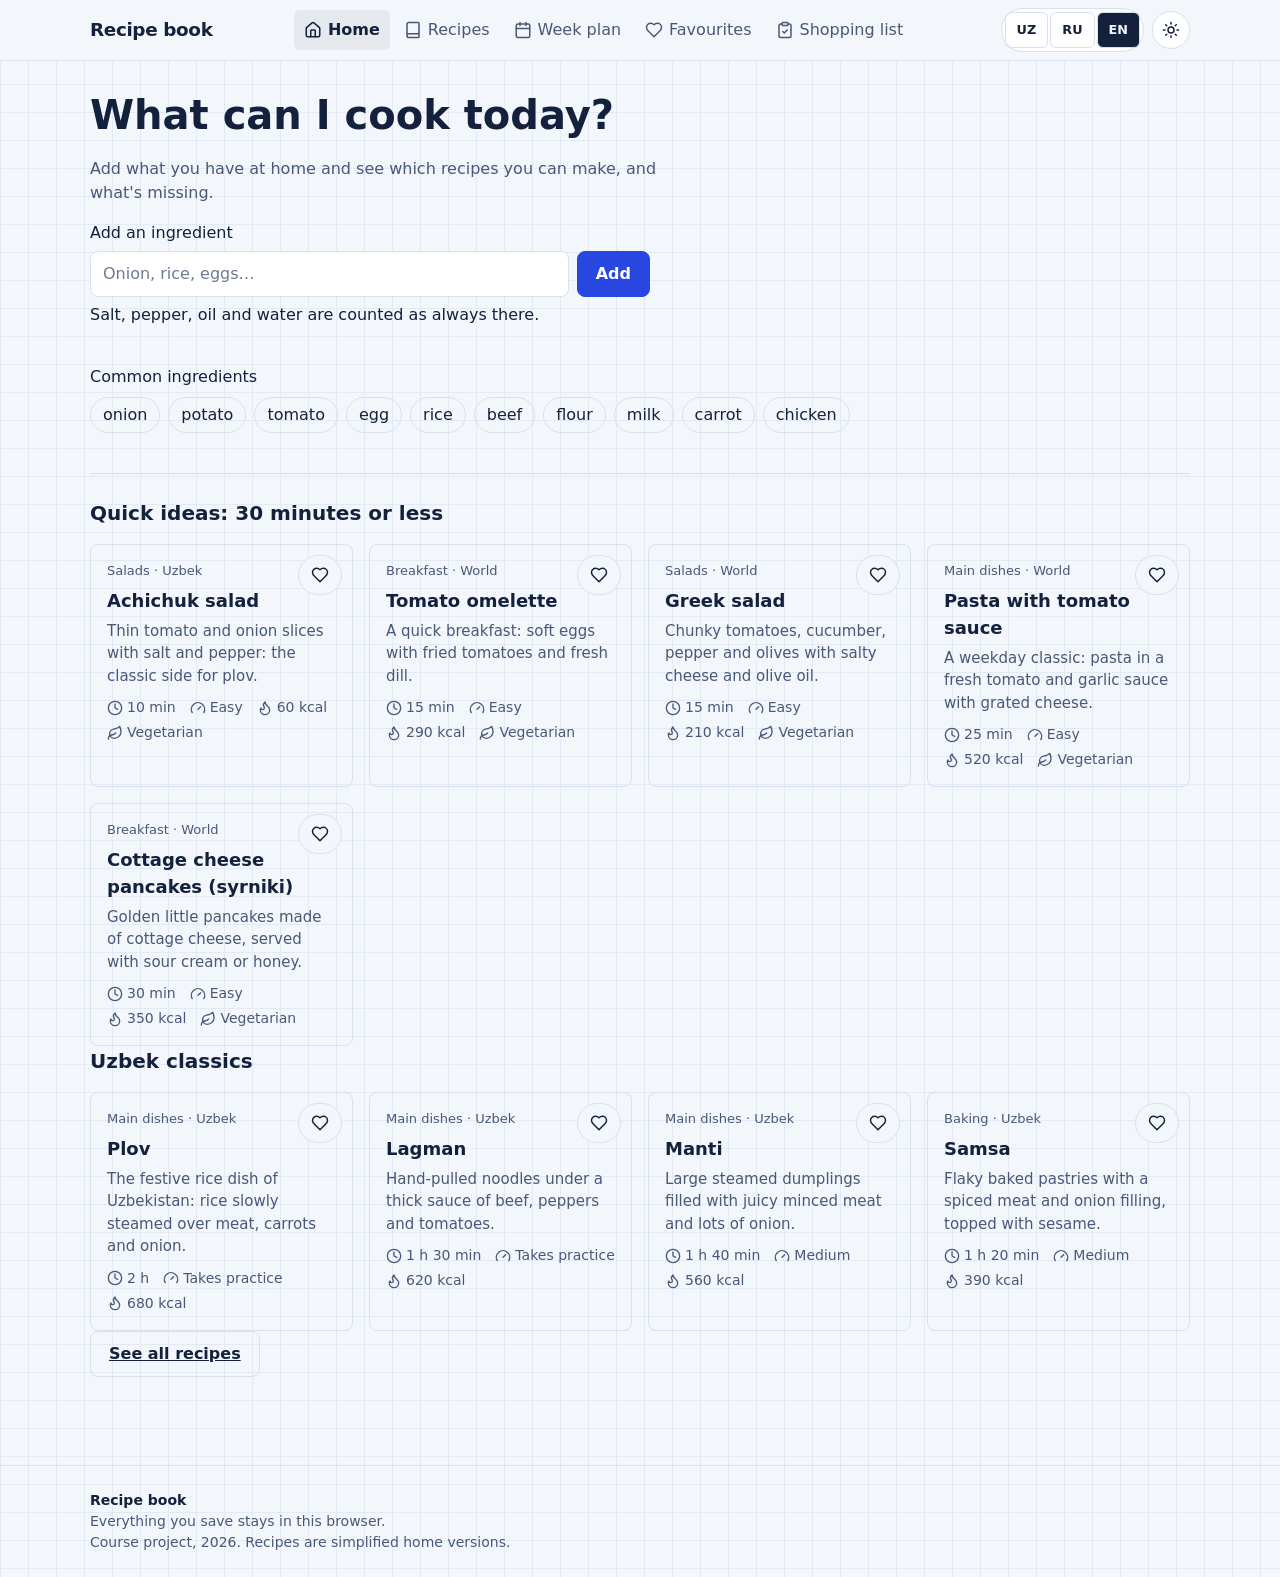
==== index.html @ af8d87c4 "Recipe book: 6 pages, 21 recipes in 3 languages, ingredient search, servings calculator, timers, wee" ====
<!doctype html>
<html lang="en">
<head>
  <meta charset="utf-8">
  <meta name="viewport" content="width=device-width, initial-scale=1">
  <title>Recipe book</title>
  <meta name="description" content="">
  <meta name="theme-color" content="#ffffff">
  <!-- Apply the saved theme before the page is drawn, so it never flashes. -->
  <script>
    window.APP_NS = "recipes";
    try {
      var savedTheme = localStorage.getItem("recipes:theme");
      document.documentElement.setAttribute("data-theme", savedTheme || (matchMedia("(prefers-color-scheme: dark)").matches ? "dark" : "light"));
    } catch (e) {}
  </script>
  <link rel="stylesheet" href="css/base.css">
  <link rel="stylesheet" href="css/site.css">
  <script defer src="js/core.js"></script>
  <script defer src="js/lang.js"></script>
  <script defer src="js/data.js"></script>
  <script defer src="js/store.js"></script>
  <script defer src="js/layout.js"></script>
  <script defer src="js/pages/home.js"></script>
</head>
<body data-page="home">
  <a class="skip-link" href="#main" data-i18n="skip">Skip to content</a>
  <header id="site-header" class="site-header"></header>

  <main id="main" tabindex="-1" class="container page home-page">
    <section class="hero" aria-labelledby="homeTitle">
      <h1 id="homeTitle" data-i18n="home.title"></h1>
      <p class="page-intro" data-i18n="home.intro"></p>
      <form id="pantryForm" class="pantry-form" novalidate>
        <label for="pantryInput" class="field-label" data-i18n="home.addLabel"></label>
        <div class="pantry-row">
          <input id="pantryInput" class="input" type="text" list="ingList" autocomplete="off" data-i18n-placeholder="home.addPlaceholder" aria-describedby="pantryHint pantryError">
          <button type="submit" class="btn" data-i18n="home.add"></button>
        </div>
        <datalist id="ingList"></datalist>
        <p id="pantryHint" class="hint" data-i18n="home.hint"></p>
        <p id="pantryError" class="field-error" aria-live="polite"></p>
      </form>
      <div class="quick-ings">
        <p class="field-label" data-i18n="home.quick"></p>
        <div id="quickIngs" class="chip-row"></div>
      </div>
      <div id="pantryChips" class="pantry-chips" aria-live="polite"></div>
    </section>
    <section id="matches" class="section" aria-labelledby="matchTitle">
      <h2 id="matchTitle"></h2>
      <div id="matchList" class="card-grid"></div>
    </section>
    <section id="ideas" class="section" aria-labelledby="ideasTitle">
      <h2 id="ideasTitle" data-i18n="home.quickIdeas"></h2>
      <div id="quickList" class="card-grid"></div>
      <h2 class="section-sub" data-i18n="home.classics"></h2>
      <div id="classicList" class="card-grid"></div>
      <p><a class="btn btn-ghost" href="recipes.html" data-i18n="home.allRecipes"></a></p>
    </section>
  </main>
  <footer id="site-footer" class="site-footer"></footer>
  <div id="toasts" class="toast-host" aria-live="polite"></div>
</body>
</html>
---- css/base.css ----
/* ==========================================================
   base.css — shared foundation (tokens, reset, controls,
   buttons, form fields, dialog, toast). Reused on every site.
   ========================================================== */

:root {
  --font-display: "Unbounded", "Onest", system-ui, sans-serif;
  --font-body: "Onest", system-ui, -apple-system, "Segoe UI", Roboto, sans-serif;

  --bg: #f3f6fb;
  --surface: #ffffff;
  --ink: #14213d;
  --ink-2: #4a5878;
  --line: #d8e1ee;
  --grid: #e3eaf4;
  --accent: #2747e0;
  --accent-ink: #ffffff;
  --accent-soft: #e6ebff;
  --hl: #ffe45c;
  --hl-ink: #14213d;
  --danger: #c42a41;
  --ok: #12805c;
  --warn: #9a5b00;

  --radius: 12px;
  --radius-sm: 8px;
  --shadow: 0 2px 0 var(--line);
  --ease: cubic-bezier(0.2, 0.7, 0.2, 1);
  color-scheme: light;
}

:root[data-theme="dark"] {
  --bg: #0c1226;
  --surface: #141c36;
  --ink: #e8eeff;
  --ink-2: #9aa8cc;
  --line: #27345c;
  --grid: #162040;
  --accent: #7c9bff;
  --accent-ink: #0c1226;
  --accent-soft: #1d2a55;
  --hl: #ffe45c;
  --hl-ink: #14213d;
  --danger: #ff8091;
  --ok: #4ade9f;
  --warn: #ffc266;
  color-scheme: dark;
}

*,
*::before,
*::after { box-sizing: border-box; }

html { -webkit-text-size-adjust: 100%; }

body {
  margin: 0;
  min-height: 100vh;
  font-family: var(--font-body);
  font-size: 1rem;
  line-height: 1.5;
  color: var(--ink);
  background-color: var(--bg);
  /* notebook grid */
  background-image:
    linear-gradient(var(--grid) 1px, transparent 1px),
    linear-gradient(90deg, var(--grid) 1px, transparent 1px);
  background-size: 28px 28px;
  transition: background-color 0.25s var(--ease), color 0.25s var(--ease);
}

h1, h2, h3, p { margin: 0; }
button, input, select, textarea { font: inherit; color: inherit; }
button { cursor: pointer; }
ul { margin: 0; padding: 0; list-style: none; }

:focus-visible {
  outline: 3px solid var(--accent);
  outline-offset: 2px;
  border-radius: 6px;
}

.visually-hidden {
  position: absolute !important;
  width: 1px; height: 1px;
  margin: -1px; padding: 0;
  overflow: hidden;
  clip: rect(0 0 0 0);
  white-space: nowrap;
  border: 0;
}

.container {
  width: min(100% - 40px, 760px);
  margin-inline: auto;
}

/* ---------- top bar: brand + language + theme ---------- */
.topbar {
  display: flex;
  align-items: center;
  justify-content: space-between;
  gap: 12px;
  padding-block: 18px;
}

.brand {
  font-family: var(--font-display);
  font-weight: 700;
  font-size: 1.15rem;
  letter-spacing: -0.02em;
  display: inline-flex;
  align-items: center;
  gap: 10px;
}

.brand-mark {
  width: 28px; height: 28px;
  display: grid; place-items: center;
  background: var(--accent);
  color: var(--accent-ink);
  border-radius: 8px;
}

.controls { display: flex; align-items: center; gap: 10px; }

.seg {
  display: inline-flex;
  padding: 3px;
  background: var(--surface);
  border: 1.5px solid var(--line);
  border-radius: 999px;
}

.seg button {
  border: 0;
  background: transparent;
  padding: 5px 11px;
  border-radius: 999px;
  font-size: 0.8rem;
  font-weight: 600;
  color: var(--ink-2);
  transition: background-color 0.2s var(--ease), color 0.2s var(--ease);
}

.seg button:hover { color: var(--ink); }

.seg button[aria-pressed="true"] {
  background: var(--accent);
  color: var(--accent-ink);
}

.icon-btn {
  width: 38px; height: 38px;
  display: grid; place-items: center;
  background: var(--surface);
  border: 1.5px solid var(--line);
  border-radius: 50%;
  color: var(--ink);
  transition: border-color 0.2s var(--ease), transform 0.2s var(--ease);
}
.icon-btn:hover { border-color: var(--accent); }
.icon-btn:active { transform: scale(0.94); }

/* theme icon swaps with the active theme */
.icon-btn .i-moon { display: none; }
:root[data-theme="dark"] .icon-btn .i-sun { display: none; }
:root[data-theme="dark"] .icon-btn .i-moon { display: block; }

/* ---------- buttons ---------- */
.btn {
  display: inline-flex;
  align-items: center;
  justify-content: center;
  gap: 8px;
  padding: 10px 18px;
  min-height: 44px;
  border: 1.5px solid var(--accent);
  background: var(--accent);
  color: var(--accent-ink);
  font-weight: 600;
  border-radius: var(--radius-sm);
  transition: transform 0.15s var(--ease), filter 0.2s var(--ease);
}
.btn:hover { filter: brightness(1.08); }
.btn:active { transform: translateY(1px); }

.btn-ghost {
  background: transparent;
  color: var(--ink);
  border-color: var(--line);
}
.btn-ghost:hover { border-color: var(--accent); filter: none; }

.btn-danger-ghost {
  background: transparent;
  color: var(--danger);
  border-color: var(--line);
}
.btn-danger-ghost:hover { border-color: var(--danger); filter: none; }

/* ---------- form fields ---------- */
.field { display: grid; gap: 6px; min-width: 0; }
.field > span, .field > label {
  font-size: 0.85rem;
  font-weight: 600;
  color: var(--ink-2);
}

.input, .select {
  width: 100%;
  min-height: 44px;
  padding: 9px 12px;
  background: var(--surface);
  color: var(--ink);
  border: 1.5px solid var(--line);
  border-radius: var(--radius-sm);
  transition: border-color 0.2s var(--ease), box-shadow 0.2s var(--ease);
}
.input::placeholder { color: var(--ink-2); opacity: 0.8; }
.input:hover, .select:hover { border-color: var(--ink-2); }
.input:focus-visible, .select:focus-visible {
  outline: none;
  border-color: var(--accent);
  box-shadow: 0 0 0 3px var(--accent-soft);
}
.input[aria-invalid="true"] { border-color: var(--danger); }

.field-error {
  min-height: 1.2em;
  font-size: 0.85rem;
  color: var(--danger);
  font-weight: 500;
}

/* ---------- dialog ---------- */
dialog {
  width: min(92vw, 480px);
  padding: 22px;
  color: var(--ink);
  background: var(--surface);
  border: 1.5px solid var(--line);
  border-radius: 16px;
  box-shadow: 0 24px 60px rgba(8, 14, 40, 0.35);
}
dialog::backdrop { background: rgba(8, 14, 40, 0.55); }
dialog[open] { animation: pop 0.22s var(--ease); }
@keyframes pop {
  from { opacity: 0; transform: translateY(8px) scale(0.98); }
  to { opacity: 1; transform: none; }
}

/* ---------- toast ---------- */
.toast-host {
  position: fixed;
  inset: auto 0 20px 0;
  display: grid;
  justify-items: center;
  gap: 8px;
  padding-inline: 16px;
  pointer-events: none;
  z-index: 50;
}
.toast {
  display: inline-flex;
  align-items: center;
  gap: 14px;
  padding: 10px 12px 10px 16px;
  background: var(--ink);
  color: var(--bg);
  border-radius: 10px;
  font-size: 0.92rem;
  pointer-events: auto;
  box-shadow: 0 10px 30px rgba(8, 14, 40, 0.3);
  animation: pop 0.22s var(--ease);
}
.toast button {
  background: transparent;
  border: 0;
  padding: 4px 8px;
  font-weight: 700;
  color: var(--hl);
  border-radius: 6px;
}

@media (prefers-reduced-motion: reduce) {
  *, *::before, *::after {
    animation-duration: 0.001ms !important;
    transition-duration: 0.001ms !important;
  }
}
---- css/site.css ----
/* PLACEHOLDER layout so the pages can be used and tested before the design
   brief arrives. Colours and fonts come from base.css (also a placeholder).
   This file will be rewritten from the brief. */

.container { width: min(100% - 32px, 1100px); margin-inline: auto; }
.page { padding-block: 24px 64px; }
.page h1 { font-size: clamp(1.75rem, 5vw, 2.5rem); margin: 0 0 12px; }
.page-intro { color: var(--ink-2); max-width: 60ch; }
.section { padding-block: 24px; border-top: 1px solid var(--line); margin-top: 24px; }
.section h2, .section-sub { margin: 0 0 16px; font-size: 1.25rem; }
.section-sub { margin-top: 24px; }
.skip-link { position: absolute; left: 8px; top: -60px; padding: 8px 12px; background: var(--ink); color: var(--bg); z-index: 100; }
.skip-link:focus { top: 8px; }
.result-count { color: var(--ink-2); margin: 8px 0; }
.empty { padding: 32px 0; display: grid; gap: 8px; justify-items: start; }
.back-link { display: inline-block; margin-bottom: 12px; }
.back-link::before { content: "← "; }
.check { display: inline-flex; align-items: center; gap: 8px; min-height: 44px; cursor: pointer; }

/* header, menu and phone tab bar */
.site-header { border-bottom: 1px solid var(--line); background: var(--bg); position: sticky; top: 0; z-index: 30; }
.header-bar { display: flex; align-items: center; justify-content: space-between; gap: 16px; min-height: 60px; }
.brand { font-weight: 700; text-decoration: none; color: var(--ink); }
.header-tools { display: flex; align-items: center; gap: 8px; }
.seg { display: inline-flex; gap: 2px; }
.seg button { min-width: 36px; min-height: 36px; border: 1px solid var(--line); background: transparent; color: var(--ink); border-radius: 6px; }
.seg button[aria-pressed="true"] { background: var(--ink); color: var(--bg); }
#themeToggle .icon-moon { display: none; }
:root[data-theme="dark"] #themeToggle .icon-sun { display: none; }
:root[data-theme="dark"] #themeToggle .icon-moon { display: block; }
.site-nav ul { list-style: none; margin: 0; padding: 0; display: flex; gap: 4px; }
.site-nav a { display: inline-flex; align-items: center; gap: 6px; padding: 8px 10px; color: var(--ink-2); text-decoration: none; border-radius: 6px; }
.site-nav a[aria-current="page"] { color: var(--ink); background: var(--raised, rgba(0,0,0,.06)); font-weight: 600; }
.nav-count:not(:empty) { min-width: 20px; padding: 0 6px; border-radius: 10px; background: var(--accent); color: var(--on-accent, #fff); font-size: 0.75rem; text-align: center; }
@media (max-width: 900px) {
  body.has-tabbar { padding-bottom: 64px; }
  .site-nav { position: fixed; left: 0; right: 0; bottom: 0; background: var(--bg); border-top: 1px solid var(--line); z-index: 40; }
  .site-nav ul { display: grid; grid-template-columns: repeat(5, minmax(0, 1fr)); }
  .site-nav a { flex-direction: column; gap: 2px; font-size: 0.6875rem; padding: 8px 2px; text-align: center; position: relative; }
  .nav-count:not(:empty) { position: absolute; top: 4px; right: 18%; }
}
.site-footer { border-top: 1px solid var(--line); padding-block: 24px; color: var(--ink-2); font-size: 0.875rem; }
.footer-brand { font-weight: 700; color: var(--ink); }

/* chips and cards */
.chip-row { display: flex; flex-wrap: wrap; gap: 8px; list-style: none; margin: 0; padding: 0; }
.chip { display: inline-flex; align-items: center; gap: 6px; min-height: 36px; padding: 4px 12px; border: 1px solid var(--line); border-radius: 18px; background: transparent; color: var(--ink); cursor: pointer; }
.chip[aria-pressed="true"], .chip-radio:has(input:checked) { background: var(--ink); color: var(--bg); }
.chip-radio input { position: absolute; opacity: 0; width: 1px; height: 1px; }
.chip-radio:has(input:focus-visible) { outline: 2px solid var(--accent); outline-offset: 2px; }
.card-grid { display: grid; grid-template-columns: repeat(auto-fill, minmax(min(100%, 260px), 1fr)); gap: 16px; }
.recipe-card { position: relative; display: grid; align-content: start; gap: 6px; padding: 16px; border: 1px solid var(--line); border-radius: 8px; }
.card-cat { margin: 0; font-size: 0.8125rem; color: var(--ink-2); }
.card-title { margin: 0; font-size: 1.125rem; padding-right: 40px; }
.card-title a { color: var(--ink); text-decoration: none; }
.card-title a::after { content: ""; position: absolute; inset: 0; } /* the whole card is clickable */
.card-about, .card-hit, .card-note { margin: 0; color: var(--ink-2); font-size: 0.9375rem; }
.recipe-card .fav-btn-small, .recipe-card .match-info button { position: relative; z-index: 1; }
.recipe-card .fav-btn-small { position: absolute; top: 10px; right: 10px; }
.recipe-meta { display: flex; flex-wrap: wrap; gap: 4px 14px; list-style: none; margin: 4px 0 0; padding: 0; font-size: 0.875rem; color: var(--ink-2); }
.recipe-meta li { display: inline-flex; align-items: center; gap: 4px; }
.fav-btn { display: inline-flex; align-items: center; gap: 6px; min-height: 40px; min-width: 40px; justify-content: center; padding: 6px 12px; border: 1px solid var(--line); border-radius: 20px; background: var(--bg); color: var(--ink); }
.fav-btn[aria-pressed="true"] .icon { fill: currentColor; color: var(--danger, #b00); }
.match-info { display: grid; gap: 4px; justify-items: start; margin-top: 6px; padding-top: 8px; border-top: 1px dashed var(--line); font-size: 0.875rem; }
.match-info p { margin: 0; }
.match-score { font-weight: 600; }

/* home */
.pantry-form, .extra-form { display: grid; gap: 6px; max-width: 560px; margin-top: 16px; }
.pantry-row { display: flex; gap: 8px; }
.pantry-row .input { flex: 1; min-width: 0; }
.quick-ings, .pantry-chips { margin-top: 16px; display: grid; gap: 8px; justify-items: start; }

/* recipe list filters */
.filters { display: grid; gap: 16px; margin-bottom: 8px; }
.filter-search { max-width: 480px; }
.filter-cats { border: 0; padding: 0; margin: 0; }
.filter-cats legend { margin-bottom: 6px; font-weight: 600; font-size: 0.875rem; }
.filter-selects { display: flex; flex-wrap: wrap; gap: 12px; align-items: end; }
.filter-selects .field { min-width: 150px; }
.list-head { display: flex; justify-content: space-between; align-items: center; gap: 12px; }

/* recipe page */
.recipe-head { display: grid; gap: 8px; }
.recipe-head h1 { margin: 0; }
.recipe-about { margin: 0; color: var(--ink-2); max-width: 65ch; }
.recipe-actions { display: flex; flex-wrap: wrap; gap: 8px; align-items: center; margin-top: 8px; }
.recipe-body { display: grid; gap: 32px; margin-top: 24px; }
@media (min-width: 860px) { .recipe-body { grid-template-columns: minmax(0, 2fr) minmax(0, 3fr); } }
.servings { display: grid; gap: 6px; margin-bottom: 12px; }
.stepper { display: inline-flex; align-items: center; gap: 8px; }
.stepper-num { min-width: 2ch; text-align: center; font-size: 1.5rem; font-weight: 700; }
.ing-list { list-style: none; margin: 0; padding: 0; }
.ing { display: flex; gap: 10px; align-items: flex-start; padding: 8px 0; border-bottom: 1px solid var(--line); }
.ing label { display: flex; flex-wrap: wrap; gap: 4px 10px; cursor: pointer; }
.ing-amount { font-weight: 600; min-width: 6.5em; }
.ing-staple { color: var(--ink-2); font-size: 0.8125rem; }
.ing.is-have label { text-decoration: line-through; color: var(--ink-2); }
.shop-btns { display: grid; gap: 6px; justify-items: start; margin-top: 12px; }
.steps { list-style: none; margin: 0; padding: 0; display: grid; gap: 16px; }
.step { display: grid; gap: 6px; padding: 12px 0; border-bottom: 1px solid var(--line); }
.step-check { display: flex; align-items: center; gap: 8px; }
.step-num { font-weight: 600; }
.step-text { margin: 0; }
.step.is-done .step-text { color: var(--ink-2); text-decoration: line-through; }
.timer-btn { justify-self: start; }
.recipe-extra { display: grid; gap: 24px; margin-top: 32px; }
@media (min-width: 860px) { .recipe-extra { grid-template-columns: 1fr 1fr; } }
.plan-box h2 { font-size: 1.125rem; margin: 0 0 8px; }
.plan-row { display: flex; flex-wrap: wrap; gap: 8px; align-items: end; }
.timer-bar { position: fixed; left: 50%; transform: translateX(-50%); bottom: 76px; z-index: 50; display: grid; gap: 6px; width: min(100% - 24px, 480px); }
@media (min-width: 901px) { .timer-bar { bottom: 20px; } }
.timer { display: flex; align-items: center; gap: 10px; padding: 8px 8px 8px 14px; border-radius: 8px; background: var(--ink); color: var(--bg); }
.timer .btn, .timer .icon-btn { color: var(--bg); border-color: currentColor; }
.timer-name { flex: 1; }
.timer-time { font-variant-numeric: tabular-nums; font-weight: 700; font-size: 1.125rem; }
.timer.is-done { outline: 3px solid var(--accent); }

/* week plan */
.plan-actions { display: flex; flex-wrap: wrap; gap: 8px; margin: 16px 0; }
.week { display: grid; grid-template-columns: repeat(auto-fill, minmax(min(100%, 240px), 1fr)); gap: 16px; }
.day { padding: 12px; border: 1px solid var(--line); border-radius: 8px; display: grid; gap: 8px; align-content: start; }
.day h2 { margin: 0; font-size: 1.0625rem; }
.meal-link { font-size: 0.875rem; }
.day-kcal { margin: 0; font-size: 0.8125rem; color: var(--ink-2); }

/* shopping list */
.shop-head { display: flex; flex-wrap: wrap; justify-content: space-between; align-items: center; gap: 8px; margin-top: 16px; }
.shop-actions { display: flex; flex-wrap: wrap; gap: 6px; }
.aisle h2 { font-size: 1rem; margin: 20px 0 6px; }
.shop-items { list-style: none; margin: 0; padding: 0; }
.shop-item { display: flex; align-items: center; gap: 10px; padding: 6px 0; border-bottom: 1px solid var(--line); }
.shop-item label { flex: 1; display: grid; cursor: pointer; }
.shop-main { display: flex; flex-wrap: wrap; gap: 4px 10px; }
.shop-amount { color: var(--ink-2); }
.shop-from { font-size: 0.8125rem; color: var(--ink-2); }
.shop-item.is-done .shop-name { text-decoration: line-through; color: var(--ink-2); }

/* printing: just the recipe or the list */
@media print {
  .site-header, .site-nav, .site-footer, .recipe-actions, .shop-btns, .timer-btn, .recipe-extra, .section, .back-link, .timer-bar, .toast-host, .extra-form, .shop-actions, .icon-btn, .step-check input { display: none !important; }
  body { padding: 0 !important; }
}
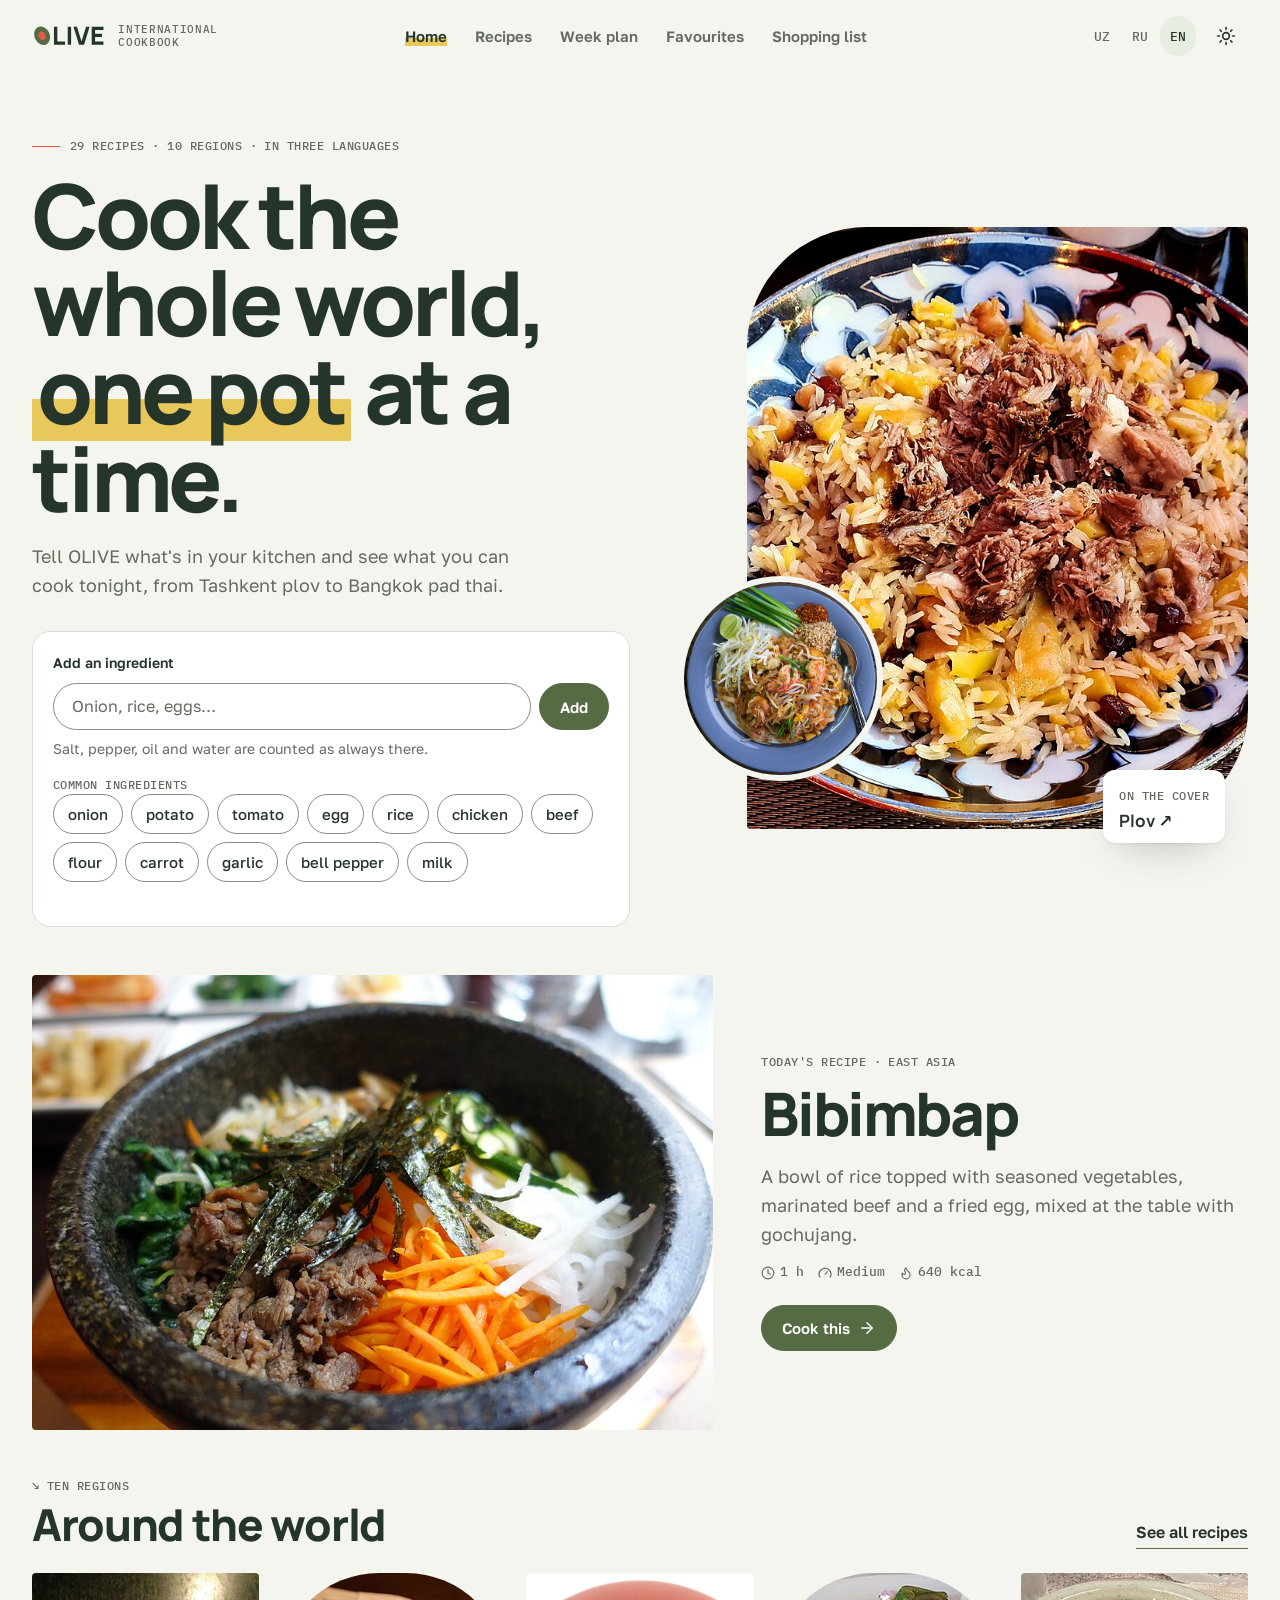
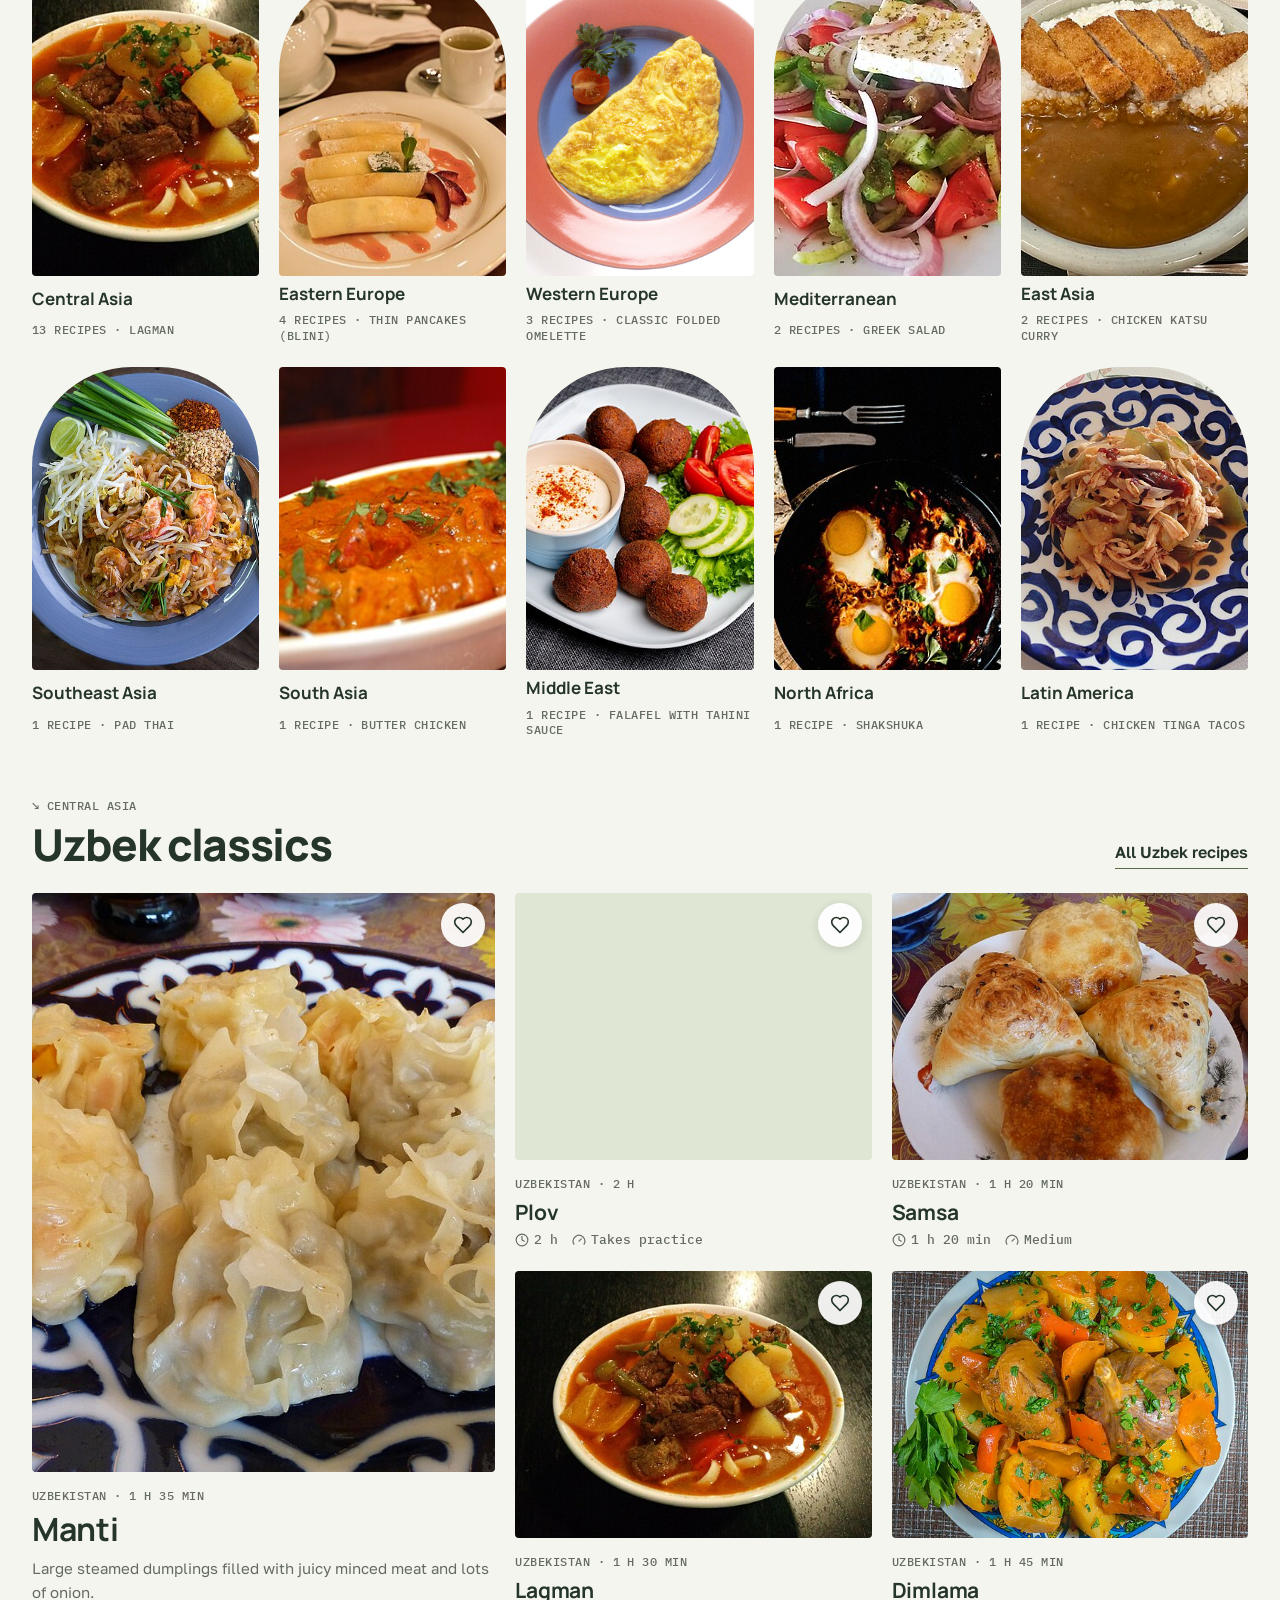
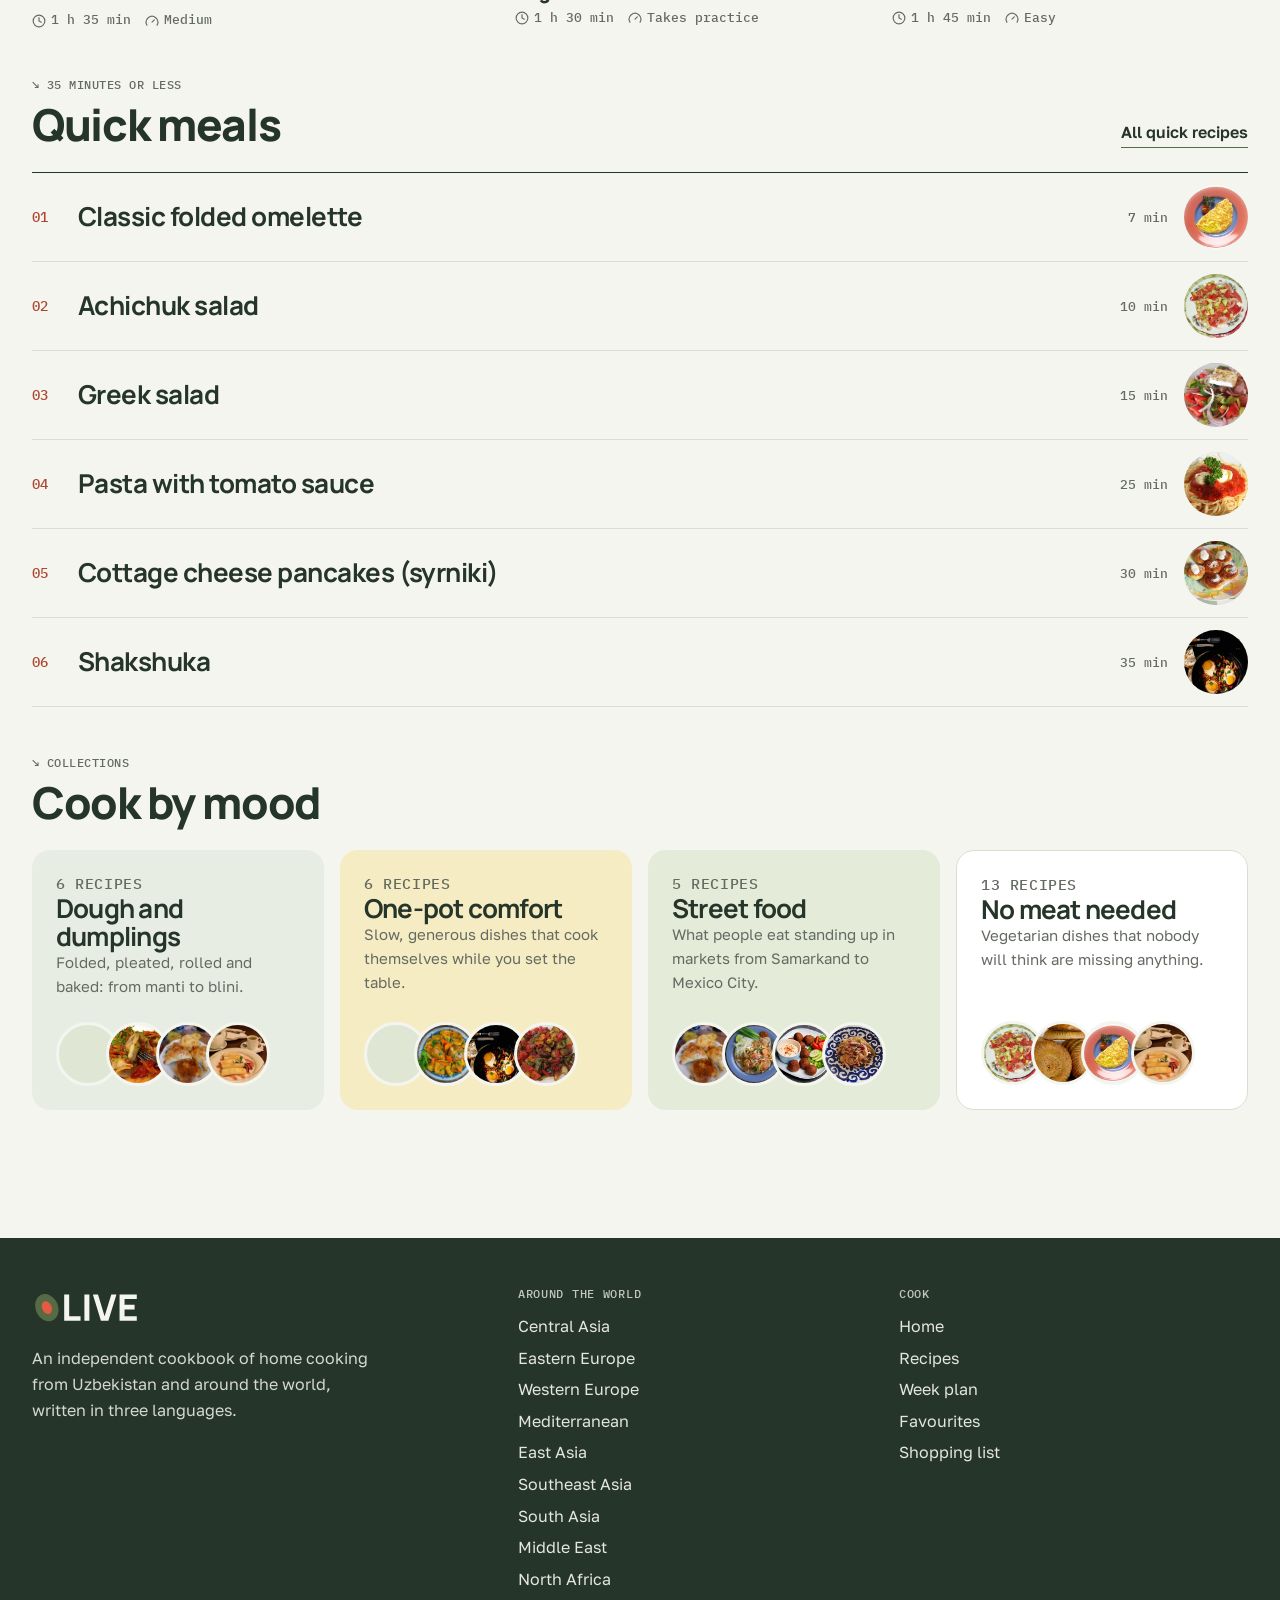
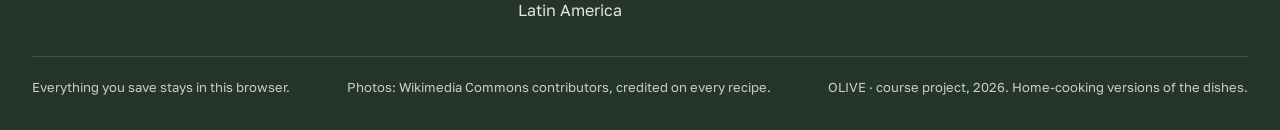
==== commit 148a03bf: "OLIVE: new identity and logo, editorial redesign of all six pages, 29 recipes in 10 regions, Wikimed" ====
--- a/index.html
+++ b/index.html
@@ -3,9 +3,13 @@
 <head>
   <meta charset="utf-8">
   <meta name="viewport" content="width=device-width, initial-scale=1">
-  <title>Recipe book</title>
+  <title>OLIVE</title>
   <meta name="description" content="">
-  <meta name="theme-color" content="#ffffff">
+  <meta name="theme-color" content="#f5f5ef">
+  <link rel="icon" href="assets/brand/olive-favicon.svg" type="image/svg+xml">
+  <link rel="preconnect" href="https://fonts.googleapis.com">
+  <link rel="preconnect" href="https://fonts.gstatic.com" crossorigin>
+  <link rel="stylesheet" href="https://fonts.googleapis.com/css2?family=Golos+Text:wght@400;500;600;700&family=IBM+Plex+Mono:wght@400;500;600&family=Manrope:wght@700;800&display=swap">
   <!-- Apply the saved theme before the page is drawn, so it never flashes. -->
   <script>
     window.APP_NS = "recipes";
@@ -19,7 +23,10 @@
   <script defer src="js/core.js"></script>
   <script defer src="js/lang.js"></script>
   <script defer src="js/data.js"></script>
+  <script defer src="js/photos.js"></script>
+  <script defer src="js/format.js"></script>
   <script defer src="js/store.js"></script>
+  <script defer src="js/logo.js"></script>
   <script defer src="js/layout.js"></script>
   <script defer src="js/pages/home.js"></script>
 </head>
@@ -29,35 +36,55 @@
 
   <main id="main" tabindex="-1" class="container page home-page">
     <section class="hero" aria-labelledby="homeTitle">
-      <h1 id="homeTitle" data-i18n="home.title"></h1>
-      <p class="page-intro" data-i18n="home.intro"></p>
-      <form id="pantryForm" class="pantry-form" novalidate>
-        <label for="pantryInput" class="field-label" data-i18n="home.addLabel"></label>
-        <div class="pantry-row">
-          <input id="pantryInput" class="input" type="text" list="ingList" autocomplete="off" data-i18n-placeholder="home.addPlaceholder" aria-describedby="pantryHint pantryError">
-          <button type="submit" class="btn" data-i18n="home.add"></button>
+      <div class="hero-text">
+        <p class="annot hero-annot" id="heroAnnot"></p>
+        <h1 id="homeTitle"></h1>
+        <p class="hero-intro" data-i18n="home.intro"></p>
+        <div class="pantry">
+          <form id="pantryForm" class="pantry-form" novalidate>
+            <label for="pantryInput" class="field-label" data-i18n="home.addLabel"></label>
+            <div class="pantry-row">
+              <input id="pantryInput" class="input" type="text" list="ingList" autocomplete="off" data-i18n-placeholder="home.addPlaceholder" aria-describedby="pantryHint pantryError">
+              <button type="submit" class="btn" data-i18n="home.add"></button>
+            </div>
+            <datalist id="ingList"></datalist>
+            <p id="pantryHint" class="hint" data-i18n="home.hint"></p>
+            <p id="pantryError" class="field-error" aria-live="polite"></p>
+          </form>
+          <div class="quick-ings">
+            <p class="annot" id="quickLabel" data-i18n="home.quick"></p>
+            <div id="quickIngs" class="chip-row" role="group" aria-labelledby="quickLabel"></div>
+          </div>
+          <div id="pantryChips" class="pantry-chips" aria-live="polite"></div>
         </div>
-        <datalist id="ingList"></datalist>
-        <p id="pantryHint" class="hint" data-i18n="home.hint"></p>
-        <p id="pantryError" class="field-error" aria-live="polite"></p>
-      </form>
-      <div class="quick-ings">
-        <p class="field-label" data-i18n="home.quick"></p>
-        <div id="quickIngs" class="chip-row"></div>
       </div>
-      <div id="pantryChips" class="pantry-chips" aria-live="polite"></div>
+      <div id="heroArt" class="hero-art"></div>
     </section>
-    <section id="matches" class="section" aria-labelledby="matchTitle">
-      <h2 id="matchTitle"></h2>
-      <div id="matchList" class="card-grid"></div>
+
+    <section id="matches" class="section" aria-labelledby="matchTitle" hidden>
+      <div class="section-head"><h2 id="matchTitle"></h2></div>
+      <div id="matchList" class="matches"></div>
     </section>
-    <section id="ideas" class="section" aria-labelledby="ideasTitle">
-      <h2 id="ideasTitle" data-i18n="home.quickIdeas"></h2>
-      <div id="quickList" class="card-grid"></div>
-      <h2 class="section-sub" data-i18n="home.classics"></h2>
-      <div id="classicList" class="card-grid"></div>
-      <p><a class="btn btn-ghost" href="recipes.html" data-i18n="home.allRecipes"></a></p>
-    </section>
+
+    <div id="ideas">
+      <section class="section" aria-labelledby="featTitle"><div id="feature" class="feature"></div></section>
+      <section class="section" aria-labelledby="worldTitle">
+        <div class="section-head"><div><p class="annot" data-i18n="home.worldAnnot"></p><h2 id="worldTitle" data-i18n="home.world"></h2></div><a class="more-link" href="recipes.html" data-i18n="home.allRecipes"></a></div>
+        <div id="regions" class="regions"></div>
+      </section>
+      <section class="section" aria-labelledby="classicsTitle">
+        <div class="section-head"><div><p class="annot" data-i18n="home.classicsAnnot"></p><h2 id="classicsTitle" data-i18n="home.classics"></h2></div><a class="more-link" href="recipes.html?cuisine=central-asia" data-i18n="home.allUzbek"></a></div>
+        <div id="classicList" class="classics"></div>
+      </section>
+      <section class="section" aria-labelledby="quickTitle">
+        <div class="section-head"><div><p class="annot" data-i18n="home.quickAnnot"></p><h2 id="quickTitle" data-i18n="home.quickIdeas"></h2></div><a class="more-link" href="recipes.html?maxTime=30" data-i18n="home.allQuick"></a></div>
+        <div id="quickList" class="quick-index"></div>
+      </section>
+      <section class="section" aria-labelledby="colTitle">
+        <div class="section-head"><div><p class="annot" data-i18n="home.colAnnot"></p><h2 id="colTitle" data-i18n="home.collections"></h2></div></div>
+        <div id="collections" class="collections"></div>
+      </section>
+    </div>
   </main>
   <footer id="site-footer" class="site-footer"></footer>
   <div id="toasts" class="toast-host" aria-live="polite"></div>
--- a/css/base.css
+++ b/css/base.css
@@ -1,291 +1,224 @@
 /* ==========================================================
-   base.css — shared foundation (tokens, reset, controls,
-   buttons, form fields, dialog, toast). Reused on every site.
+   OLIVE design system: tokens, reset, type, buttons, form fields,
+   checkboxes, chips, dialog, toast. Page layouts are in site.css.
+
+   Colours follow the OLIVE brief. A few values were too faint for
+   WCAG AA (4.5:1 for text, 3:1 for control borders and large text);
+   the brief's value is noted next to each changed token.
+   Olive is the brand, tomato is a rare accent, butter only highlights.
    ========================================================== */
 
+:root,
+:root[data-theme="light"] {
+  color-scheme: light;
+  --bg: #f5f5ef;
+  --surface: #ffffff;
+  --raised: #e8ede3;
+  --ink: #25352a;
+  --ink-2: #646b61;          /* brief #70796D (3.8:1 on raised) */
+  --line: #d9ded4;           /* dividers only */
+  --line-strong: #8a8d87;    /* control borders: brief border #D9DED4 is 1.25:1 */
+  --olive: #566b43;          /* buttons, active states (white text 5.9:1) */
+  --olive-hover: #46582f;
+  --olive-text: #566b43;     /* olive as text (4.8:1 on soft) */
+  --on-olive: #ffffff;
+  --olive-soft: #e4ebd9;
+  --tomato: #e45b43;         /* large shapes, the logo, step numbers (3:1+ only for large text) */
+  --tomato-text: #ad4631;    /* tomato for small text: brief #E45B43 is 3.3:1 */
+  --tomato-strong: #c44e39;  /* tomato buttons with white text: brief #E45B43 is 3.6:1 */
+  --butter: #e8c85a;         /* small highlights only, always with --ink text */
+  --butter-soft: #f6ecc3;
+  --ok: #357250;             /* brief #397A55 (4.3:1 on raised) */
+  --warn: #8e5b1b;           /* brief #A56A20 (3.8:1 on raised) */
+  --danger: #bd3939;
+  --danger-soft: #f7e2df;
+  --photo-fallback: #dfe6d4;
+  --toast-bg: #25352a;
+  --toast-ink: #f5f5ef;
+  --toast-action: #e8c85a;
+  --backdrop: rgba(24, 30, 25, 0.5);
+  --shadow-pop: 0 1px 2px rgba(37, 53, 42, 0.08), 0 16px 40px -18px rgba(37, 53, 42, 0.35);
+}
+
+:root[data-theme="dark"] {
+  color-scheme: dark;
+  --bg: #181e19;
+  --surface: #232c24;
+  --raised: #303b31;
+  --ink: #f1f1e8;
+  --ink-2: #adb6a9;
+  --line: #3d493e;
+  --line-strong: #707871;    /* brief border #3D493E is 1.8:1 as a control border */
+  --olive: #a9bd88;
+  --olive-hover: #bccd9f;
+  --olive-text: #a9bd88;
+  --on-olive: #181e19;       /* white on #A9BD88 is only 2:1, so dark text */
+  --olive-soft: #344330;
+  --tomato: #f07860;
+  --tomato-text: #f0927e;    /* brief #F07860 (4.2:1 on raised) */
+  --tomato-strong: #f07860;  /* with dark text (6:1) */
+  --butter: #e8ca70;
+  --butter-soft: #4a4428;
+  --ok: #79c694;
+  --warn: #e9b76b;
+  --danger: #f08f8f;         /* brief #F08080 (4.1:1 on soft) */
+  --danger-soft: #45282a;
+  --photo-fallback: #2b362c;
+  --toast-bg: #f1f1e8;
+  --toast-ink: #181e19;
+  --toast-action: #566b43;
+  --backdrop: rgba(0, 0, 0, 0.6);
+  --shadow-pop: 0 1px 2px rgba(0, 0, 0, 0.4), 0 18px 44px -18px rgba(0, 0, 0, 0.8);
+}
+:root[data-theme="dark"] .on-tomato, :root[data-theme="dark"] .btn-tomato { color: #181e19; }
+
 :root {
-  --font-display: "Unbounded", "Onest", system-ui, sans-serif;
-  --font-body: "Onest", system-ui, -apple-system, "Segoe UI", Roboto, sans-serif;
-
-  --bg: #f3f6fb;
-  --surface: #ffffff;
-  --ink: #14213d;
-  --ink-2: #4a5878;
-  --line: #d8e1ee;
-  --grid: #e3eaf4;
-  --accent: #2747e0;
-  --accent-ink: #ffffff;
-  --accent-soft: #e6ebff;
-  --hl: #ffe45c;
-  --hl-ink: #14213d;
-  --danger: #c42a41;
-  --ok: #12805c;
-  --warn: #9a5b00;
-
-  --radius: 12px;
-  --radius-sm: 8px;
-  --shadow: 0 2px 0 var(--line);
+  --font-display: "Manrope", system-ui, sans-serif;
+  --font-body: "Golos Text", system-ui, -apple-system, "Segoe UI", Roboto, sans-serif;
+  --font-mono: "IBM Plex Mono", ui-monospace, "SFMono-Regular", Consolas, monospace;
+  --r-photo: 4px;            /* photos are nearly square-cornered, like prints */
+  --r-ctl: 10px;
+  --r-pill: 999px;
+  --s1: 4px; --s2: 8px; --s3: 12px; --s4: 16px; --s5: 20px; --s6: 24px; --s8: 32px; --s10: 40px; --s12: 48px; --s16: 64px; --s24: 96px;
   --ease: cubic-bezier(0.2, 0.7, 0.2, 1);
-  color-scheme: light;
-}
-
-:root[data-theme="dark"] {
-  --bg: #0c1226;
-  --surface: #141c36;
-  --ink: #e8eeff;
-  --ink-2: #9aa8cc;
-  --line: #27345c;
-  --grid: #162040;
-  --accent: #7c9bff;
-  --accent-ink: #0c1226;
-  --accent-soft: #1d2a55;
-  --hl: #ffe45c;
-  --hl-ink: #14213d;
-  --danger: #ff8091;
-  --ok: #4ade9f;
-  --warn: #ffc266;
-  color-scheme: dark;
-}
-
-*,
-*::before,
-*::after { box-sizing: border-box; }
-
-html { -webkit-text-size-adjust: 100%; }
-
+  --ease-out: cubic-bezier(0.16, 1, 0.3, 1);
+  --fast: 160ms;
+  --header-h: 72px;
+  --tabbar-h: 0px;
+}
+
+*, *::before, *::after { box-sizing: border-box; }
+html { -webkit-text-size-adjust: 100%; scroll-padding-top: calc(var(--header-h) + 16px); }
 body {
-  margin: 0;
-  min-height: 100vh;
-  font-family: var(--font-body);
-  font-size: 1rem;
-  line-height: 1.5;
-  color: var(--ink);
-  background-color: var(--bg);
-  /* notebook grid */
-  background-image:
-    linear-gradient(var(--grid) 1px, transparent 1px),
-    linear-gradient(90deg, var(--grid) 1px, transparent 1px);
-  background-size: 28px 28px;
-  transition: background-color 0.25s var(--ease), color 0.25s var(--ease);
-}
-
-h1, h2, h3, p { margin: 0; }
+  margin: 0; min-height: 100vh; font-family: var(--font-body); font-size: 1rem; line-height: 1.6;
+  color: var(--ink); background: var(--bg); -webkit-font-smoothing: antialiased;
+}
+h1, h2, h3, h4, p, dl, dd, figure, blockquote { margin: 0; }
+h1, h2, h3, h4 { font-family: var(--font-display); line-height: 1.08; letter-spacing: -0.02em; overflow-wrap: break-word; hyphens: auto; }
+h1 { font-weight: 800; }
+h2 { font-weight: 800; }
+h3 { font-weight: 700; letter-spacing: -0.01em; }
 button, input, select, textarea { font: inherit; color: inherit; }
 button { cursor: pointer; }
-ul { margin: 0; padding: 0; list-style: none; }
-
-:focus-visible {
-  outline: 3px solid var(--accent);
-  outline-offset: 2px;
-  border-radius: 6px;
-}
-
+ul, ol { margin: 0; padding: 0; list-style: none; }
+img, svg { display: block; max-width: 100%; }
+a { color: var(--olive-text); text-underline-offset: 3px; text-decoration-thickness: 1px; }
+a:hover { color: var(--ink); }
+fieldset { border: 0; margin: 0; padding: 0; min-width: 0; }
+legend { padding: 0; }
+table { border-collapse: collapse; }
+[hidden] { display: none !important; }
+:focus-visible { outline: 2.5px solid var(--olive); outline-offset: 2px; border-radius: 4px; }
+::selection { background: var(--butter); color: #25352a; }
 .visually-hidden {
-  position: absolute !important;
-  width: 1px; height: 1px;
-  margin: -1px; padding: 0;
-  overflow: hidden;
-  clip: rect(0 0 0 0);
-  white-space: nowrap;
-  border: 0;
-}
-
-.container {
-  width: min(100% - 40px, 760px);
-  margin-inline: auto;
-}
-
-/* ---------- top bar: brand + language + theme ---------- */
-.topbar {
-  display: flex;
-  align-items: center;
-  justify-content: space-between;
-  gap: 12px;
-  padding-block: 18px;
-}
-
-.brand {
-  font-family: var(--font-display);
-  font-weight: 700;
-  font-size: 1.15rem;
-  letter-spacing: -0.02em;
-  display: inline-flex;
-  align-items: center;
-  gap: 10px;
-}
-
-.brand-mark {
-  width: 28px; height: 28px;
-  display: grid; place-items: center;
-  background: var(--accent);
-  color: var(--accent-ink);
-  border-radius: 8px;
-}
-
-.controls { display: flex; align-items: center; gap: 10px; }
-
-.seg {
-  display: inline-flex;
-  padding: 3px;
-  background: var(--surface);
-  border: 1.5px solid var(--line);
-  border-radius: 999px;
-}
-
-.seg button {
-  border: 0;
-  background: transparent;
-  padding: 5px 11px;
-  border-radius: 999px;
-  font-size: 0.8rem;
-  font-weight: 600;
-  color: var(--ink-2);
-  transition: background-color 0.2s var(--ease), color 0.2s var(--ease);
-}
-
-.seg button:hover { color: var(--ink); }
-
-.seg button[aria-pressed="true"] {
-  background: var(--accent);
-  color: var(--accent-ink);
-}
-
-.icon-btn {
-  width: 38px; height: 38px;
-  display: grid; place-items: center;
-  background: var(--surface);
-  border: 1.5px solid var(--line);
-  border-radius: 50%;
-  color: var(--ink);
-  transition: border-color 0.2s var(--ease), transform 0.2s var(--ease);
-}
-.icon-btn:hover { border-color: var(--accent); }
-.icon-btn:active { transform: scale(0.94); }
-
-/* theme icon swaps with the active theme */
-.icon-btn .i-moon { display: none; }
-:root[data-theme="dark"] .icon-btn .i-sun { display: none; }
-:root[data-theme="dark"] .icon-btn .i-moon { display: block; }
+  position: absolute !important; width: 1px; height: 1px; margin: -1px; padding: 0;
+  overflow: hidden; clip: rect(0 0 0 0); white-space: nowrap; border: 0;
+}
+.mono, .num { font-family: var(--font-mono); font-variant-numeric: tabular-nums; }
+/* small editorial annotation, e.g. "↘ Central Asia · 2 h" */
+.annot { font: 500 0.75rem/1.3 var(--font-mono); letter-spacing: 0.04em; text-transform: uppercase; color: var(--ink-2); }
+/* the butter "marker" behind a key word in a headline */
+.mark { background: linear-gradient(transparent 58%, var(--butter) 58%, var(--butter) 92%, transparent 92%); padding: 0 0.06em; box-decoration-break: clone; -webkit-box-decoration-break: clone; }
+:root[data-theme="dark"] .mark { background: linear-gradient(transparent 62%, rgba(232, 202, 112, 0.45) 62%, rgba(232, 202, 112, 0.45) 92%, transparent 92%); }
 
 /* ---------- buttons ---------- */
 .btn {
-  display: inline-flex;
-  align-items: center;
-  justify-content: center;
-  gap: 8px;
-  padding: 10px 18px;
-  min-height: 44px;
-  border: 1.5px solid var(--accent);
-  background: var(--accent);
-  color: var(--accent-ink);
-  font-weight: 600;
-  border-radius: var(--radius-sm);
-  transition: transform 0.15s var(--ease), filter 0.2s var(--ease);
-}
-.btn:hover { filter: brightness(1.08); }
-.btn:active { transform: translateY(1px); }
-
-.btn-ghost {
-  background: transparent;
-  color: var(--ink);
-  border-color: var(--line);
-}
-.btn-ghost:hover { border-color: var(--accent); filter: none; }
-
-.btn-danger-ghost {
-  background: transparent;
-  color: var(--danger);
-  border-color: var(--line);
-}
-.btn-danger-ghost:hover { border-color: var(--danger); filter: none; }
-
-/* ---------- form fields ---------- */
+  display: inline-flex; align-items: center; justify-content: center; gap: var(--s2);
+  min-height: 46px; padding: 10px 20px; border: 1.5px solid var(--olive); border-radius: var(--r-pill);
+  background: var(--olive); color: var(--on-olive); font: 600 0.9375rem/1.2 var(--font-body);
+  text-decoration: none; white-space: nowrap;
+  transition: background-color var(--fast) var(--ease), border-color var(--fast) var(--ease), color var(--fast) var(--ease), transform 0.12s var(--ease);
+}
+.btn:hover { background: var(--olive-hover); border-color: var(--olive-hover); color: var(--on-olive); }
+.btn:active { transform: scale(0.97); }
+.btn-ghost { background: transparent; color: var(--ink); border-color: var(--line-strong); }
+.btn-ghost:hover { background: var(--surface); color: var(--ink); border-color: var(--ink); }
+.btn-tomato { background: var(--tomato-strong); border-color: var(--tomato-strong); color: #fff; }
+.btn-tomato:hover { background: var(--tomato-text); border-color: var(--tomato-text); color: #fff; }
+.btn-danger-ghost { background: transparent; color: var(--danger); border-color: var(--line-strong); }
+.btn-danger-ghost:hover { background: var(--danger-soft); color: var(--danger); border-color: var(--danger); }
+.btn:disabled { background: var(--raised); border-color: var(--line); color: var(--ink-2); cursor: not-allowed; transform: none; }
+.btn-small { min-height: 38px; padding: 6px 14px; font-size: 0.875rem; }
+.btn .icon { flex: none; }
+.icon-btn {
+  width: 44px; height: 44px; flex: none; display: inline-grid; place-items: center; padding: 0;
+  border: 1px solid transparent; border-radius: 50%; background: transparent; color: var(--ink);
+  transition: border-color var(--fast) var(--ease), background-color var(--fast) var(--ease), transform 0.12s var(--ease);
+}
+.icon-btn:hover { background: var(--raised); }
+.icon-btn:active { transform: scale(0.92); }
+.icon-btn:disabled { opacity: 0.4; cursor: not-allowed; }
+
+/* ---------- inputs ---------- */
 .field { display: grid; gap: 6px; min-width: 0; }
-.field > span, .field > label {
-  font-size: 0.85rem;
-  font-weight: 600;
-  color: var(--ink-2);
-}
-
-.input, .select {
-  width: 100%;
-  min-height: 44px;
-  padding: 9px 12px;
-  background: var(--surface);
-  color: var(--ink);
-  border: 1.5px solid var(--line);
-  border-radius: var(--radius-sm);
-  transition: border-color 0.2s var(--ease), box-shadow 0.2s var(--ease);
-}
-.input::placeholder { color: var(--ink-2); opacity: 0.8; }
-.input:hover, .select:hover { border-color: var(--ink-2); }
-.input:focus-visible, .select:focus-visible {
-  outline: none;
-  border-color: var(--accent);
-  box-shadow: 0 0 0 3px var(--accent-soft);
-}
+.field > label, .field-label { font-size: 0.875rem; font-weight: 600; color: var(--ink); margin: 0; }
+.input {
+  width: 100%; min-height: 46px; padding: 10px 14px; background: var(--surface); color: var(--ink);
+  border: 1.5px solid var(--line-strong); border-radius: var(--r-ctl);
+  transition: border-color var(--fast) var(--ease), box-shadow var(--fast) var(--ease);
+}
+select.input { appearance: none; padding-right: 38px; background-image: linear-gradient(45deg, transparent 50%, currentColor 50%), linear-gradient(135deg, currentColor 50%, transparent 50%); background-position: calc(100% - 20px) 50%, calc(100% - 15px) 50%; background-size: 5px 5px; background-repeat: no-repeat; }
+textarea.input { min-height: 96px; resize: vertical; line-height: 1.5; }
+.input::placeholder { color: var(--ink-2); opacity: 1; }
+.input:hover { border-color: var(--ink-2); }
+.input:focus-visible { outline: none; border-color: var(--olive); box-shadow: 0 0 0 3px var(--olive-soft); }
 .input[aria-invalid="true"] { border-color: var(--danger); }
-
-.field-error {
-  min-height: 1.2em;
-  font-size: 0.85rem;
-  color: var(--danger);
-  font-weight: 500;
-}
-
-/* ---------- dialog ---------- */
-dialog {
-  width: min(92vw, 480px);
-  padding: 22px;
-  color: var(--ink);
-  background: var(--surface);
-  border: 1.5px solid var(--line);
-  border-radius: 16px;
-  box-shadow: 0 24px 60px rgba(8, 14, 40, 0.35);
-}
-dialog::backdrop { background: rgba(8, 14, 40, 0.55); }
-dialog[open] { animation: pop 0.22s var(--ease); }
-@keyframes pop {
-  from { opacity: 0; transform: translateY(8px) scale(0.98); }
-  to { opacity: 1; transform: none; }
-}
-
-/* ---------- toast ---------- */
-.toast-host {
-  position: fixed;
-  inset: auto 0 20px 0;
-  display: grid;
-  justify-items: center;
-  gap: 8px;
-  padding-inline: 16px;
-  pointer-events: none;
-  z-index: 50;
-}
+.field-error { font-size: 0.875rem; font-weight: 500; color: var(--danger); margin: 0; }
+.field-error:empty { display: none; }
+.hint { font-size: 0.875rem; color: var(--ink-2); margin: 0; }
+
+/* ---------- big round checkboxes (ingredients, steps, shopping) ---------- */
+.tick { position: relative; flex: none; width: 28px; height: 28px; }
+.tick input { appearance: none; margin: 0; width: 28px; height: 28px; border: 2px solid var(--line-strong); border-radius: 50%; background: var(--surface); cursor: pointer; transition: background-color var(--fast) var(--ease), border-color var(--fast) var(--ease), transform 0.18s var(--ease-out); }
+.tick input:hover { border-color: var(--olive); }
+.tick input:checked { background: var(--olive); border-color: var(--olive); }
+.tick input:checked + svg { opacity: 1; transform: scale(1); }
+.tick input:active { transform: scale(0.9); }
+.tick svg { position: absolute; inset: 0; margin: auto; width: 16px; height: 16px; color: var(--on-olive); opacity: 0; transform: scale(0.4); transition: opacity 0.15s, transform 0.25s var(--ease-out); pointer-events: none; }
+.tick input:focus-visible { outline: 2.5px solid var(--olive); outline-offset: 2px; }
+
+/* ---------- chips ---------- */
+.chip-row { display: flex; flex-wrap: wrap; gap: var(--s2); }
+.chip {
+  display: inline-flex; align-items: center; gap: 6px; min-height: 40px; padding: 6px 14px;
+  border: 1.5px solid var(--line-strong); border-radius: var(--r-pill); background: transparent; color: var(--ink);
+  font-size: 0.9375rem; font-weight: 500; cursor: pointer; white-space: nowrap;
+  transition: background-color var(--fast) var(--ease), border-color var(--fast) var(--ease), color var(--fast) var(--ease), transform 0.12s var(--ease);
+}
+.chip:hover { border-color: var(--ink); }
+.chip:active { transform: scale(0.96); }
+.chip[aria-pressed="true"], .chip-radio:has(input:checked) { background: var(--ink); border-color: var(--ink); color: var(--bg); }
+.chip-radio { position: relative; }
+.chip-radio input { position: absolute; opacity: 0; width: 1px; height: 1px; }
+.chip-radio:has(input:focus-visible) { outline: 2.5px solid var(--olive); outline-offset: 2px; }
+.chip-have { background: var(--olive-soft); border-color: transparent; color: var(--ink); }
+.chip-have .icon { color: var(--ink-2); }
+.chip-have:hover { border-color: var(--olive); }
+/* chips arrive and leave smoothly (the leave class is set by home.js before removing) */
+.chip-in { animation: chipIn 0.28s var(--ease-out); }
+.chip-out { animation: chipOut 0.2s var(--ease) forwards; }
+@keyframes chipIn { from { opacity: 0; transform: scale(0.7); } to { opacity: 1; transform: none; } }
+@keyframes chipOut { to { opacity: 0; transform: scale(0.7); } }
+
+/* ---------- dialog and toast ---------- */
+dialog { width: min(100vw - 32px, 440px); padding: var(--s6); color: var(--ink); background: var(--surface); border: 1px solid var(--line); border-radius: 16px; box-shadow: var(--shadow-pop); }
+dialog::backdrop { background: var(--backdrop); }
+@keyframes rise { from { opacity: 0; transform: translateY(8px); } to { opacity: 1; transform: none; } }
+.toast-host { position: fixed; left: 0; right: 0; bottom: calc(var(--tabbar-h) + var(--timer-h, 0px) + 18px); z-index: 70; display: grid; justify-items: center; padding-inline: var(--s4); pointer-events: none; transition: bottom 0.25s var(--ease); }
 .toast {
-  display: inline-flex;
-  align-items: center;
-  gap: 14px;
-  padding: 10px 12px 10px 16px;
-  background: var(--ink);
-  color: var(--bg);
-  border-radius: 10px;
-  font-size: 0.92rem;
-  pointer-events: auto;
-  box-shadow: 0 10px 30px rgba(8, 14, 40, 0.3);
-  animation: pop 0.22s var(--ease);
-}
-.toast button {
-  background: transparent;
-  border: 0;
-  padding: 4px 8px;
-  font-weight: 700;
-  color: var(--hl);
-  border-radius: 6px;
-}
+  display: inline-flex; align-items: center; gap: var(--s3); max-width: 520px; padding: 10px 10px 10px 18px; border-radius: var(--r-pill);
+  background: var(--toast-bg); color: var(--toast-ink); box-shadow: var(--shadow-pop); font-size: 0.9375rem; pointer-events: auto;
+  animation: toastIn 0.32s var(--ease-out);
+}
+.toast.is-leaving { animation: toastOut 0.22s var(--ease) forwards; }
+@keyframes toastIn { from { opacity: 0; transform: translateY(14px) scale(0.98); } to { opacity: 1; transform: none; } }
+@keyframes toastOut { to { opacity: 0; transform: translateY(10px); } }
+.toast button { min-height: 36px; padding: 6px 12px; border: 0; border-radius: var(--r-pill); background: transparent; color: var(--toast-action); font-weight: 700; }
+.toast button:hover { background: rgba(255, 255, 255, 0.1); }
 
 @media (prefers-reduced-motion: reduce) {
   *, *::before, *::after {
-    animation-duration: 0.001ms !important;
-    transition-duration: 0.001ms !important;
+    animation-duration: 0.01ms !important; animation-iteration-count: 1 !important;
+    transition-duration: 0.01ms !important; scroll-behavior: auto !important;
   }
 }
--- a/css/site.css
+++ b/css/site.css
@@ -1,143 +1,428 @@
-/* PLACEHOLDER layout so the pages can be used and tested before the design
-   brief arrives. Colours and fonts come from base.css (also a placeholder).
-   This file will be rewritten from the brief. */
-
-.container { width: min(100% - 32px, 1100px); margin-inline: auto; }
-.page { padding-block: 24px 64px; }
-.page h1 { font-size: clamp(1.75rem, 5vw, 2.5rem); margin: 0 0 12px; }
-.page-intro { color: var(--ink-2); max-width: 60ch; }
-.section { padding-block: 24px; border-top: 1px solid var(--line); margin-top: 24px; }
-.section h2, .section-sub { margin: 0 0 16px; font-size: 1.25rem; }
-.section-sub { margin-top: 24px; }
-.skip-link { position: absolute; left: 8px; top: -60px; padding: 8px 12px; background: var(--ink); color: var(--bg); z-index: 100; }
-.skip-link:focus { top: 8px; }
-.result-count { color: var(--ink-2); margin: 8px 0; }
-.empty { padding: 32px 0; display: grid; gap: 8px; justify-items: start; }
-.back-link { display: inline-block; margin-bottom: 12px; }
-.back-link::before { content: "← "; }
-.check { display: inline-flex; align-items: center; gap: 8px; min-height: 44px; cursor: pointer; }
-
-/* header, menu and phone tab bar */
-.site-header { border-bottom: 1px solid var(--line); background: var(--bg); position: sticky; top: 0; z-index: 30; }
-.header-bar { display: flex; align-items: center; justify-content: space-between; gap: 16px; min-height: 60px; }
-.brand { font-weight: 700; text-decoration: none; color: var(--ink); }
-.header-tools { display: flex; align-items: center; gap: 8px; }
+/* ==========================================================
+   OLIVE page layouts. Tokens and components are in base.css.
+
+   The idea: an independent food magazine that became an app.
+   - Photographs lead. Crops vary: wide spreads, tall portraits, the
+     "leaf" crop (two round corners) and round thumbnails.
+   - Manrope ExtraBold headlines, big and tight; small mono annotations
+     ("↘ East Asia · 60 min") like captions in a printed cookbook.
+   - Signature: the butter marker behind a key word, and tomato-red step
+     numbers in the method.
+   - Olive for actions, tomato rarely, butter only as a highlight.
+   ========================================================== */
+
+.container { width: min(100% - 32px, 1240px); margin-inline: auto; }
+@media (min-width: 768px) { .container { width: min(100% - 64px, 1240px); } }
+.page { padding-block: var(--s6) var(--s16); animation: rise 0.35s var(--ease-out); }
+.page-title { font-size: clamp(2.4rem, 7vw, 4.5rem); letter-spacing: -0.035em; }
+.page-intro { color: var(--ink-2); max-width: 58ch; font-size: 1.0625rem; margin-top: var(--s3); }
+.section { padding-block: var(--s12) 0; }
+.section-head { display: flex; flex-wrap: wrap; align-items: end; justify-content: space-between; gap: var(--s2) var(--s6); margin-bottom: var(--s6); }
+.section-head h2 { font-size: clamp(1.75rem, 4.2vw, 2.75rem); letter-spacing: -0.03em; }
+.section-head .annot { display: block; margin-bottom: var(--s2); }
+.more-link { display: inline-flex; align-items: center; gap: 6px; font-weight: 600; text-decoration: none; color: var(--ink); border-bottom: 1.5px solid var(--olive); padding-bottom: 2px; }
+.more-link:hover { color: var(--olive-text); }
+.skip-link { position: absolute; left: 12px; top: -80px; z-index: 100; padding: 10px 16px; background: var(--ink); color: var(--bg); border-radius: var(--r-pill); font-weight: 600; }
+.skip-link:focus { top: 12px; color: var(--bg); }
+.back-link { display: inline-flex; align-items: center; gap: 6px; min-height: 40px; color: var(--ink-2); font-weight: 500; text-decoration: none; }
+.back-link::before { content: "←"; }
+.back-link:hover { color: var(--ink); }
+.result-count { color: var(--ink-2); font-size: 0.9375rem; margin: 0; }
+.empty { display: grid; gap: var(--s3); justify-items: start; padding: var(--s10) 0; max-width: 520px; }
+.empty h2 { font-size: 1.75rem; }
+.empty p { color: var(--ink-2); }
+
+/* ---------- logo ---------- */
+.logo-svg { display: block; height: 30px; width: auto; }
+.logo-olive { fill: var(--olive); }
+.logo-pimento { fill: var(--tomato); }
+.logo-word { fill: var(--ink); }
+
+/* ---------- header and navigation ---------- */
+/* (no backdrop-filter here: it would trap the fixed phone menu inside the header) */
+.site-header { position: sticky; top: 0; z-index: 40; background: var(--bg); border-bottom: 1px solid transparent; transition: border-color 0.2s; }
+.site-header.is-scrolled { border-bottom-color: var(--line); }
+.header-bar { display: flex; align-items: center; justify-content: space-between; gap: var(--s4); min-height: var(--header-h); }
+.brand { display: inline-flex; align-items: center; gap: var(--s3); padding: 6px 0; border-radius: 6px; text-decoration: none; color: var(--ink); }
+.brand-tag { font: 500 0.6875rem/1.2 var(--font-mono); letter-spacing: 0.06em; text-transform: uppercase; color: var(--ink-2); max-width: 11ch; }
+.header-tools { display: flex; align-items: center; gap: var(--s2); }
 .seg { display: inline-flex; gap: 2px; }
-.seg button { min-width: 36px; min-height: 36px; border: 1px solid var(--line); background: transparent; color: var(--ink); border-radius: 6px; }
-.seg button[aria-pressed="true"] { background: var(--ink); color: var(--bg); }
+.seg button { min-width: 36px; min-height: 40px; padding: 2px 6px; border: 0; border-radius: var(--r-pill); background: transparent; color: var(--ink-2); font: 500 0.8125rem/1 var(--font-mono); }
+.seg button:hover { color: var(--ink); }
+.seg button[aria-pressed="true"] { color: var(--ink); background: var(--raised); }
 #themeToggle .icon-moon { display: none; }
 :root[data-theme="dark"] #themeToggle .icon-sun { display: none; }
 :root[data-theme="dark"] #themeToggle .icon-moon { display: block; }
-.site-nav ul { list-style: none; margin: 0; padding: 0; display: flex; gap: 4px; }
-.site-nav a { display: inline-flex; align-items: center; gap: 6px; padding: 8px 10px; color: var(--ink-2); text-decoration: none; border-radius: 6px; }
-.site-nav a[aria-current="page"] { color: var(--ink); background: var(--raised, rgba(0,0,0,.06)); font-weight: 600; }
-.nav-count:not(:empty) { min-width: 20px; padding: 0 6px; border-radius: 10px; background: var(--accent); color: var(--on-accent, #fff); font-size: 0.75rem; text-align: center; }
-@media (max-width: 900px) {
-  body.has-tabbar { padding-bottom: 64px; }
-  .site-nav { position: fixed; left: 0; right: 0; bottom: 0; background: var(--bg); border-top: 1px solid var(--line); z-index: 40; }
-  .site-nav ul { display: grid; grid-template-columns: repeat(5, minmax(0, 1fr)); }
-  .site-nav a { flex-direction: column; gap: 2px; font-size: 0.6875rem; padding: 8px 2px; text-align: center; position: relative; }
-  .nav-count:not(:empty) { position: absolute; top: 4px; right: 18%; }
-}
-.site-footer { border-top: 1px solid var(--line); padding-block: 24px; color: var(--ink-2); font-size: 0.875rem; }
-.footer-brand { font-weight: 700; color: var(--ink); }
-
-/* chips and cards */
-.chip-row { display: flex; flex-wrap: wrap; gap: 8px; list-style: none; margin: 0; padding: 0; }
-.chip { display: inline-flex; align-items: center; gap: 6px; min-height: 36px; padding: 4px 12px; border: 1px solid var(--line); border-radius: 18px; background: transparent; color: var(--ink); cursor: pointer; }
-.chip[aria-pressed="true"], .chip-radio:has(input:checked) { background: var(--ink); color: var(--bg); }
-.chip-radio input { position: absolute; opacity: 0; width: 1px; height: 1px; }
-.chip-radio:has(input:focus-visible) { outline: 2px solid var(--accent); outline-offset: 2px; }
-.card-grid { display: grid; grid-template-columns: repeat(auto-fill, minmax(min(100%, 260px), 1fr)); gap: 16px; }
-.recipe-card { position: relative; display: grid; align-content: start; gap: 6px; padding: 16px; border: 1px solid var(--line); border-radius: 8px; }
-.card-cat { margin: 0; font-size: 0.8125rem; color: var(--ink-2); }
-.card-title { margin: 0; font-size: 1.125rem; padding-right: 40px; }
+.nav-count:not(:empty) { display: inline-grid; place-items: center; min-width: 20px; height: 20px; padding: 0 6px; border-radius: var(--r-pill); background: var(--tomato-strong); color: #fff; font: 600 0.6875rem/1 var(--font-mono); }
+:root[data-theme="dark"] .nav-count:not(:empty) { color: #181e19; }
+@media (min-width: 961px) {
+  .site-nav ul { display: flex; gap: var(--s1); }
+  .site-nav .icon { display: none; }
+  .site-nav a { display: inline-flex; align-items: center; gap: 8px; padding: 8px 12px; color: var(--ink-2); text-decoration: none; font-weight: 600; font-size: 0.9375rem; border-radius: var(--r-pill); transition: color var(--fast), background-color var(--fast); }
+  .site-nav a:hover { color: var(--ink); background: var(--raised); }
+  .site-nav a[aria-current="page"] { color: var(--ink); }
+  .site-nav a[aria-current="page"] span:first-of-type { background: linear-gradient(transparent 60%, var(--butter) 60%, var(--butter) 90%, transparent 90%); }
+  :root[data-theme="dark"] .site-nav a[aria-current="page"] span:first-of-type { background: linear-gradient(transparent 62%, rgba(232, 202, 112, 0.45) 62%, rgba(232, 202, 112, 0.45) 92%, transparent 92%); }
+}
+/* phones and tablets: five-item bottom bar */
+@media (max-width: 960px) {
+  :root { --header-h: 60px; }
+  body.has-tabbar { --tabbar-h: calc(64px + env(safe-area-inset-bottom, 0px)); padding-bottom: var(--tabbar-h); }
+  .brand-tag { display: none; }
+  .site-nav { position: fixed; left: 0; right: 0; bottom: 0; z-index: 45; height: var(--tabbar-h); padding: 0 4px env(safe-area-inset-bottom, 0px); background: var(--surface); border-top: 1px solid var(--line); }
+  .site-nav ul { display: grid; grid-template-columns: repeat(5, minmax(0, 1fr)); height: 64px; }
+  .site-nav a { position: relative; display: grid; justify-items: center; align-content: center; gap: 2px; height: 100%; padding: 0 2px; color: var(--ink-2); text-decoration: none; font-size: 0.6875rem; font-weight: 600; text-align: center; line-height: 1.15; }
+  .site-nav a .icon { width: 30px; height: 26px; padding: 3px 6px; box-sizing: content-box; border-radius: var(--r-pill); transition: background-color var(--fast); }
+  .site-nav a[aria-current="page"] { color: var(--ink); }
+  .site-nav a[aria-current="page"] .icon { background: var(--olive-soft); color: var(--ink); }
+  .nav-count:not(:empty) { position: absolute; top: 4px; left: calc(50% + 8px); }
+}
+
+/* ---------- footer ---------- */
+.site-footer { margin-top: var(--s16); background: var(--ink); color: var(--bg); padding-block: var(--s12) var(--s8); }
+:root[data-theme="dark"] .site-footer { background: #111612; color: var(--ink); }
+.footer-inner { display: grid; gap: var(--s8); }
+@media (min-width: 860px) { .footer-inner { grid-template-columns: 1.3fr 1fr 1fr; } }
+.footer-brand .logo-svg { height: 44px; }
+.site-footer .logo-word { fill: currentColor; }
+.footer-brand p { margin-top: var(--s4); max-width: 34ch; opacity: 0.85; }
+.footer-col h2 { font: 500 0.75rem/1.3 var(--font-mono); letter-spacing: 0.06em; text-transform: uppercase; opacity: 0.75; margin-bottom: var(--s3); }
+.footer-col ul { display: grid; gap: 6px; }
+.footer-col a { color: inherit; text-decoration: none; opacity: 0.92; }
+.footer-col a:hover { opacity: 1; text-decoration: underline; }
+.footer-bottom { grid-column: 1 / -1; display: flex; flex-wrap: wrap; justify-content: space-between; gap: var(--s2) var(--s6); padding-top: var(--s5); border-top: 1px solid rgba(245, 245, 239, 0.2); font-size: 0.8125rem; opacity: 0.8; }
+:root[data-theme="dark"] .footer-bottom { border-top-color: var(--line); }
+
+/* ---------- photographs ---------- */
+/* the frame sets the shape (aspect-ratio); the image fills it, so it can never stretch the frame */
+.photo { position: relative; margin: 0; overflow: hidden; border-radius: var(--r-photo); background: var(--photo-fallback); aspect-ratio: 4 / 3; }
+.photo img { position: absolute; inset: 0; width: 100%; height: 100%; object-fit: cover; transition: transform 0.7s var(--ease-out); }
+.photo .photo-fallback { position: absolute; inset: 0; }
+a:hover .photo img, .recipe-card:hover .photo img, .photo-link:hover img { transform: scale(1.035); }
+.photo-leaf { border-radius: 120px 4px 120px 4px; }
+.photo-round { border-radius: 50%; }
+.photo-credit { margin-top: 6px; font: 400 0.6875rem/1.4 var(--font-mono); color: var(--ink-2); }
+.photo-credit a { color: inherit; }
+/* no photo available: a typographic plate with the dish's first letter */
+.photo-fallback { display: grid; place-items: center; width: 100%; height: 100%; background:
+  radial-gradient(circle at 30% 30%, color-mix(in srgb, var(--olive) 22%, transparent) 0 14%, transparent 15%),
+  radial-gradient(circle at 72% 68%, color-mix(in srgb, var(--tomato) 18%, transparent) 0 9%, transparent 10%), var(--photo-fallback); }
+.photo-fallback span { font: 800 clamp(3rem, 9vw, 6rem)/1 var(--font-display); color: var(--olive-text); letter-spacing: -0.04em; }
+.photo-fallback small { position: absolute; bottom: 10px; left: 12px; right: 12px; font: 500 0.6875rem/1.3 var(--font-mono); color: var(--ink-2); text-transform: uppercase; letter-spacing: 0.05em; }
+
+/* ---------- favourite button (round, on photos) ---------- */
+.fav-btn { display: inline-flex; align-items: center; justify-content: center; gap: 8px; min-height: 46px; padding: 8px 18px; border: 1.5px solid var(--line-strong); border-radius: var(--r-pill); background: var(--surface); color: var(--ink); font-weight: 600; transition: border-color var(--fast), background-color var(--fast); }
+.fav-btn:hover { border-color: var(--ink); }
+.fav-btn .icon { transition: transform 0.3s var(--ease-out), fill 0.2s; }
+.fav-btn[aria-pressed="true"] .icon { fill: var(--tomato); color: var(--tomato); }
+.fav-btn.pop .icon { animation: pop 0.45s var(--ease-out); }
+@keyframes pop { 0% { transform: scale(1); } 35% { transform: scale(1.45); } 70% { transform: scale(0.9); } 100% { transform: scale(1); } }
+.fav-btn-small { position: absolute; top: 10px; right: 10px; z-index: 2; width: 44px; height: 44px; min-height: 0; padding: 0; border: 0; background: color-mix(in srgb, var(--surface) 92%, transparent); box-shadow: 0 2px 10px rgba(0, 0, 0, 0.12); }
+
+/* ---------- recipe cards ---------- */
+.card-grid { display: grid; grid-template-columns: repeat(auto-fill, minmax(min(100%, 260px), 1fr)); gap: var(--s8) var(--s5); }
+.recipe-card { position: relative; display: grid; align-content: start; gap: var(--s2); min-width: 0; }
+.recipe-card .photo { aspect-ratio: 4 / 3; }
+.card-annot { margin-top: var(--s2); }
+.card-title { font-size: 1.3125rem; line-height: 1.15; }
 .card-title a { color: var(--ink); text-decoration: none; }
-.card-title a::after { content: ""; position: absolute; inset: 0; } /* the whole card is clickable */
-.card-about, .card-hit, .card-note { margin: 0; color: var(--ink-2); font-size: 0.9375rem; }
-.recipe-card .fav-btn-small, .recipe-card .match-info button { position: relative; z-index: 1; }
-.recipe-card .fav-btn-small { position: absolute; top: 10px; right: 10px; }
-.recipe-meta { display: flex; flex-wrap: wrap; gap: 4px 14px; list-style: none; margin: 4px 0 0; padding: 0; font-size: 0.875rem; color: var(--ink-2); }
-.recipe-meta li { display: inline-flex; align-items: center; gap: 4px; }
-.fav-btn { display: inline-flex; align-items: center; gap: 6px; min-height: 40px; min-width: 40px; justify-content: center; padding: 6px 12px; border: 1px solid var(--line); border-radius: 20px; background: var(--bg); color: var(--ink); }
-.fav-btn[aria-pressed="true"] .icon { fill: currentColor; color: var(--danger, #b00); }
-.match-info { display: grid; gap: 4px; justify-items: start; margin-top: 6px; padding-top: 8px; border-top: 1px dashed var(--line); font-size: 0.875rem; }
-.match-info p { margin: 0; }
-.match-score { font-weight: 600; }
-
-/* home */
-.pantry-form, .extra-form { display: grid; gap: 6px; max-width: 560px; margin-top: 16px; }
-.pantry-row { display: flex; gap: 8px; }
-.pantry-row .input { flex: 1; min-width: 0; }
-.quick-ings, .pantry-chips { margin-top: 16px; display: grid; gap: 8px; justify-items: start; }
-
-/* recipe list filters */
-.filters { display: grid; gap: 16px; margin-bottom: 8px; }
-.filter-search { max-width: 480px; }
-.filter-cats { border: 0; padding: 0; margin: 0; }
-.filter-cats legend { margin-bottom: 6px; font-weight: 600; font-size: 0.875rem; }
-.filter-selects { display: flex; flex-wrap: wrap; gap: 12px; align-items: end; }
-.filter-selects .field { min-width: 150px; }
-.list-head { display: flex; justify-content: space-between; align-items: center; gap: 12px; }
-
-/* recipe page */
-.recipe-head { display: grid; gap: 8px; }
-.recipe-head h1 { margin: 0; }
-.recipe-about { margin: 0; color: var(--ink-2); max-width: 65ch; }
-.recipe-actions { display: flex; flex-wrap: wrap; gap: 8px; align-items: center; margin-top: 8px; }
-.recipe-body { display: grid; gap: 32px; margin-top: 24px; }
-@media (min-width: 860px) { .recipe-body { grid-template-columns: minmax(0, 2fr) minmax(0, 3fr); } }
-.servings { display: grid; gap: 6px; margin-bottom: 12px; }
-.stepper { display: inline-flex; align-items: center; gap: 8px; }
-.stepper-num { min-width: 2ch; text-align: center; font-size: 1.5rem; font-weight: 700; }
-.ing-list { list-style: none; margin: 0; padding: 0; }
-.ing { display: flex; gap: 10px; align-items: flex-start; padding: 8px 0; border-bottom: 1px solid var(--line); }
-.ing label { display: flex; flex-wrap: wrap; gap: 4px 10px; cursor: pointer; }
-.ing-amount { font-weight: 600; min-width: 6.5em; }
-.ing-staple { color: var(--ink-2); font-size: 0.8125rem; }
-.ing.is-have label { text-decoration: line-through; color: var(--ink-2); }
-.shop-btns { display: grid; gap: 6px; justify-items: start; margin-top: 12px; }
-.steps { list-style: none; margin: 0; padding: 0; display: grid; gap: 16px; }
-.step { display: grid; gap: 6px; padding: 12px 0; border-bottom: 1px solid var(--line); }
-.step-check { display: flex; align-items: center; gap: 8px; }
-.step-num { font-weight: 600; }
-.step-text { margin: 0; }
-.step.is-done .step-text { color: var(--ink-2); text-decoration: line-through; }
-.timer-btn { justify-self: start; }
-.recipe-extra { display: grid; gap: 24px; margin-top: 32px; }
+.card-title a::after { content: ""; position: absolute; inset: 0; z-index: 1; } /* the whole card opens the recipe */
+.card-title a:focus-visible { outline: none; }
+.recipe-card:has(.card-title a:focus-visible) { outline: 2.5px solid var(--olive); outline-offset: 6px; border-radius: 6px; }
+.card-about { color: var(--ink-2); font-size: 0.9375rem; display: -webkit-box; -webkit-line-clamp: 2; -webkit-box-orient: vertical; overflow: hidden; }
+.card-note { position: relative; z-index: 2; font: 400 0.8125rem/1.45 var(--font-mono); padding: 8px 10px; background: var(--butter-soft); border-radius: 6px; }
+.card-hit { font-size: 0.8125rem; color: var(--olive-text); font-weight: 600; }
+.recipe-meta { display: flex; flex-wrap: wrap; gap: 4px 14px; font: 500 0.8125rem/1.3 var(--font-mono); color: var(--ink-2); }
+.recipe-meta li { display: inline-flex; align-items: center; gap: 5px; }
+.recipe-meta .is-veg { color: var(--ok); }
+.card-actions { position: relative; z-index: 2; display: flex; flex-wrap: wrap; gap: var(--s2); margin-top: var(--s2); }
+/* varied grid on the recipes page: some cards are wide, some tall */
+@media (min-width: 720px) {
+  .card-grid.is-varied { grid-template-columns: repeat(6, minmax(0, 1fr)); grid-auto-flow: dense; }
+  .card-grid.is-varied > * { grid-column: span 2; }
+  .card-grid.is-varied > .is-wide { grid-column: span 4; }
+  .card-grid.is-varied > .is-wide .photo { aspect-ratio: 16 / 9; }
+  .card-grid.is-varied > .is-wide .card-title { font-size: 1.75rem; }
+  .card-grid.is-varied > .is-tall .photo { aspect-ratio: 4 / 5; }
+}
+@media (min-width: 720px) and (max-width: 1023px) {
+  .card-grid.is-varied { grid-template-columns: repeat(4, minmax(0, 1fr)); }
+  .card-grid.is-varied > .is-wide { grid-column: span 4; }
+}
+.card-grid.is-updating { opacity: 0.35; transition: opacity 0.12s; }
+.card-grid { transition: opacity 0.25s var(--ease); }
+
+/* ---------- home: hero ---------- */
+.hero { display: grid; grid-template-columns: minmax(0, 1fr); gap: var(--s8); align-items: center; padding-top: var(--s4); } /* minmax(0,…): the scrolling chip row must not widen the page */
+@media (min-width: 960px) { .hero { grid-template-columns: minmax(0, 1.05fr) minmax(0, 1fr); gap: var(--s12); padding-top: var(--s8); } }
+.hero-annot { display: inline-flex; align-items: center; gap: 10px; }
+.hero-annot::before { content: ""; width: 28px; height: 1.5px; background: var(--tomato); }
+.hero h1 { font-size: clamp(2.6rem, 8vw, 5.6rem); line-height: 0.98; letter-spacing: -0.045em; margin-top: var(--s4); }
+.hero-intro { margin-top: var(--s5); max-width: 46ch; font-size: 1.125rem; color: var(--ink-2); }
+.hero-art { position: relative; min-height: 0; }
+.hero-art .photo-main { aspect-ratio: 5 / 6; width: 88%; margin-left: auto; }
+.hero-art .photo-side { position: absolute; left: 0; bottom: 8%; width: 36%; aspect-ratio: 1; border: 6px solid var(--bg); }
+.hero-caption { position: absolute; right: 4%; bottom: -14px; max-width: 250px; padding: 12px 16px; background: var(--surface); border-radius: 12px; box-shadow: var(--shadow-pop); text-decoration: none; color: var(--ink); }
+.hero-caption strong { display: block; font: 700 1.0625rem/1.2 var(--font-display); margin-top: 3px; }
+.hero-caption:hover strong { color: var(--olive-text); }
+@media (max-width: 959px) {
+  .hero-art { order: -1; }
+  .hero-art .photo-main { width: 100%; aspect-ratio: 16 / 10; border-radius: 80px 4px 80px 4px; }
+  .hero-art .photo-side { display: none; }
+  .hero-caption { right: 12px; bottom: 12px; max-width: 64%; padding: 8px 12px; }
+}
+/* ingredient search */
+.pantry { margin-top: var(--s8); padding: var(--s5); background: var(--surface); border: 1px solid var(--line); border-radius: 18px; }
+.pantry-form { display: grid; gap: 8px; }
+.pantry-row { display: flex; gap: var(--s2); }
+.pantry-row .input { flex: 1; min-width: 0; border-radius: var(--r-pill); padding-inline: 18px; }
+.quick-ings { margin-top: var(--s4); }
+.quick-ings .chip-row { flex-wrap: nowrap; overflow-x: auto; padding: 2px 2px 8px; margin: 0 -2px; scrollbar-width: thin; }
+@media (min-width: 960px) { .quick-ings .chip-row { flex-wrap: wrap; overflow: visible; } }
+.pantry-chips { margin-top: var(--s4); display: grid; gap: var(--s2); }
+.pantry-chips .chip-row { list-style: none; }
+.pantry-chips-head { display: flex; align-items: center; justify-content: space-between; gap: var(--s3); }
+
+/* ingredient matches: rows, not cards */
+.matches { display: grid; gap: 0; border-top: 1px solid var(--line); }
+.match { display: grid; grid-template-columns: 88px minmax(0, 1fr); gap: var(--s4); align-items: start; padding: var(--s4) 0; border-bottom: 1px solid var(--line); }
+@media (min-width: 768px) { .match { grid-template-columns: 140px minmax(0, 1fr) auto; align-items: center; } }
+.match .photo { aspect-ratio: 1; }
+.match h3 { font-size: 1.25rem; }
+.match h3 a { color: var(--ink); text-decoration: none; }
+.match h3 a:hover { color: var(--olive-text); }
+.match-dots { display: flex; flex-wrap: wrap; gap: 4px; margin: 8px 0 4px; }
+.match-dots span { width: 10px; height: 10px; border-radius: 50%; border: 1.5px solid var(--olive); }
+.match-dots span.is-have { background: var(--olive); }
+.match-score { font: 600 0.875rem/1.3 var(--font-mono); }
+.match-score.is-complete { color: var(--ok); }
+.match-missing { font-size: 0.875rem; color: var(--ink-2); }
+.match .btn { justify-self: start; }
+@media (max-width: 767px) { .match .btn { grid-column: 2; } }
+
+/* featured recipe spread */
+.feature { display: grid; gap: var(--s6); align-items: center; }
+@media (min-width: 900px) { .feature { grid-template-columns: minmax(0, 1.4fr) minmax(0, 1fr); gap: var(--s12); } }
+.feature .photo { aspect-ratio: 3 / 2; }
+.feature h2 { font-size: clamp(2.2rem, 5.5vw, 3.75rem); letter-spacing: -0.04em; margin-top: var(--s3); }
+.feature p.lead { margin-top: var(--s4); font-size: 1.125rem; color: var(--ink-2); max-width: 44ch; }
+.feature .recipe-meta { margin-top: var(--s4); }
+.feature .btn { margin-top: var(--s6); }
+
+/* around the world: horizontal strip of regions */
+.regions { display: grid; grid-auto-flow: column; grid-auto-columns: minmax(200px, 1fr); gap: var(--s4); overflow-x: auto; padding-bottom: var(--s3); scroll-snap-type: x mandatory; scrollbar-width: thin; }
+@media (min-width: 1100px) { .regions { grid-auto-flow: row; grid-template-columns: repeat(5, minmax(0, 1fr)); overflow: visible; gap: var(--s6) var(--s5); } .region .photo { aspect-ratio: 4 / 3; } } /* desktop: two rows of five */
+.region { scroll-snap-align: start; display: grid; gap: 8px; text-decoration: none; color: var(--ink); }
+.region .photo { aspect-ratio: 3 / 4; }
+.region:nth-child(even) .photo { border-radius: 100px 100px 4px 4px; }
+.region strong { font: 700 1.0625rem/1.2 var(--font-display); }
+.region:hover strong { color: var(--olive-text); }
+
+/* Uzbek classics: one large, four small */
+.classics { display: grid; gap: var(--s5); }
+@media (min-width: 860px) { .classics { grid-template-columns: 1.3fr 1fr 1fr; grid-template-rows: auto auto; } .classics > :first-child { grid-row: span 2; } .classics > :first-child .photo { aspect-ratio: 4 / 5; } .classics > :first-child .card-title { font-size: 2rem; } }
+
+/* quick meals: a numbered index */
+.quick-index { display: grid; border-top: 1.5px solid var(--ink); }
+.quick-row { display: grid; grid-template-columns: 3ch minmax(0, 1fr) auto 64px; gap: var(--s4); align-items: center; padding: var(--s3) 0; border-bottom: 1px solid var(--line); text-decoration: none; color: var(--ink); }
+.quick-row .q-num { font: 500 0.875rem var(--font-mono); color: var(--tomato-text); }
+.quick-row .q-title { font: 700 clamp(1.125rem, 2.6vw, 1.625rem)/1.15 var(--font-display); letter-spacing: -0.02em; }
+.quick-row .q-meta { font: 500 0.8125rem var(--font-mono); color: var(--ink-2); white-space: nowrap; }
+.quick-row .photo { width: 64px; aspect-ratio: 1; }
+.quick-row:hover .q-title { color: var(--olive-text); }
+
+/* collections: colour-blocked editorial tiles */
+.collections { display: grid; gap: var(--s4); grid-template-columns: repeat(auto-fit, minmax(min(100%, 260px), 1fr)); }
+.collection { position: relative; display: grid; gap: var(--s3); align-content: space-between; min-height: 260px; padding: var(--s6); border-radius: 18px; text-decoration: none; color: var(--ink); background: var(--raised); overflow: hidden; }
+.collection:nth-child(2) { background: var(--butter-soft); }
+.collection:nth-child(3) { background: var(--olive-soft); }
+.collection:nth-child(4) { background: var(--surface); border: 1px solid var(--line); }
+.collection h3 { font-size: 1.625rem; letter-spacing: -0.03em; }
+.collection p { color: var(--ink-2); font-size: 0.9375rem; }
+.collection-thumbs { display: flex; }
+.collection-thumbs .photo { width: 64px; height: 64px; border: 3px solid var(--bg); margin-right: -14px; }
+.collection:hover h3 { text-decoration: underline; text-decoration-thickness: 2px; text-underline-offset: 4px; }
+
+/* ---------- recipes page ---------- */
+.list-layout { display: grid; gap: var(--s8); margin-top: var(--s6); }
+@media (min-width: 1024px) { .list-layout { grid-template-columns: 270px minmax(0, 1fr); gap: var(--s10); } }
+.filters { display: grid; gap: var(--s5); align-content: start; }
+@media (min-width: 1024px) { .filters { position: sticky; top: calc(var(--header-h) + 16px); max-height: calc(100vh - var(--header-h) - 32px); overflow: auto; padding-right: 4px; } }
+.filters .chip-row { gap: 6px; }
+.filters .chip { min-height: 36px; padding: 4px 12px; font-size: 0.875rem; }
+.filter-group legend, .filter-label { display: block; margin-bottom: 8px; font: 500 0.75rem/1.3 var(--font-mono); letter-spacing: 0.05em; text-transform: uppercase; color: var(--ink-2); }
+.switch { display: flex; align-items: center; justify-content: space-between; gap: var(--s3); min-height: 44px; cursor: pointer; font-weight: 500; }
+.switch input { appearance: none; width: 44px; height: 26px; margin: 0; border-radius: var(--r-pill); background: var(--line-strong); position: relative; cursor: pointer; transition: background-color var(--fast); flex: none; }
+.switch input::after { content: ""; position: absolute; top: 3px; left: 3px; width: 20px; height: 20px; border-radius: 50%; background: var(--surface); transition: transform 0.2s var(--ease-out); }
+.switch input:checked { background: var(--olive); }
+.switch input:checked::after { transform: translateX(18px); }
+.switch input:focus-visible { outline: 2.5px solid var(--olive); outline-offset: 2px; }
+.list-top { display: flex; flex-wrap: wrap; gap: var(--s3); align-items: center; justify-content: space-between; margin-bottom: var(--s5); }
+.list-top .search { flex: 1 1 280px; position: relative; }
+.list-top .search .icon { position: absolute; left: 16px; top: 50%; transform: translateY(-50%); color: var(--ink-2); pointer-events: none; }
+.list-top .search .input { padding-left: 46px; border-radius: var(--r-pill); }
+.active-filters { display: flex; flex-wrap: wrap; gap: 6px; align-items: center; margin-bottom: var(--s5); }
+.active-filters .chip { min-height: 34px; padding: 4px 10px 4px 14px; font-size: 0.8125rem; background: var(--olive-soft); border-color: transparent; }
+.filters-toggle { display: none; }
+@media (max-width: 1023px) {
+  .filters-toggle { display: inline-flex; }
+  .filters { display: none; padding: var(--s5); background: var(--surface); border: 1px solid var(--line); border-radius: 18px; }
+  .filters.is-open { display: grid; animation: rise 0.22s var(--ease-out); }
+}
+
+/* ---------- recipe page ---------- */
+.recipe-hero { display: grid; gap: var(--s6); }
+@media (min-width: 960px) { .recipe-hero { grid-template-columns: minmax(0, 1.15fr) minmax(0, 1fr); gap: var(--s10); align-items: end; } }
+.recipe-hero .photo { aspect-ratio: 4 / 3; }
+@media (min-width: 960px) { .recipe-hero .photo { aspect-ratio: 5 / 6; border-radius: 4px 4px 140px 4px; } }
+@media (max-width: 959px) { .recipe-hero figure { margin-inline: -16px; } .recipe-hero .photo { border-radius: 0; } .recipe-hero .photo-credit { padding-inline: 16px; } }
+.recipe-hero h1 { font-size: clamp(2.5rem, 7vw, 4.75rem); line-height: 0.98; letter-spacing: -0.045em; margin-top: var(--s3); }
+.recipe-about { margin-top: var(--s4); font-size: 1.125rem; color: var(--ink-2); max-width: 46ch; }
+.stats { display: grid; grid-template-columns: repeat(auto-fit, minmax(92px, 1fr)); gap: 0; margin-top: var(--s6); border-top: 1.5px solid var(--ink); }
+.stats div { padding: var(--s3) var(--s3) var(--s3) 0; }
+.stats dt { font: 500 0.6875rem/1.3 var(--font-mono); letter-spacing: 0.05em; text-transform: uppercase; color: var(--ink-2); }
+.stats dd { margin-top: 4px; font: 700 1.125rem/1.2 var(--font-display); }
+.recipe-actions { display: flex; flex-wrap: wrap; gap: var(--s2); align-items: center; margin-top: var(--s5); }
+.recipe-body { display: grid; gap: var(--s10); margin-top: var(--s12); }
+@media (min-width: 960px) { .recipe-body { grid-template-columns: minmax(0, 5fr) minmax(0, 7fr); gap: var(--s12); align-items: start; } }
+.ingredients { padding: var(--s6); background: var(--raised); border-radius: 18px; }
+@media (min-width: 960px) { .ingredients { position: sticky; top: calc(var(--header-h) + 16px); max-height: calc(100vh - var(--header-h) - 32px); overflow: auto; } }
+.ingredients h2, .method h2 { font-size: 1.75rem; letter-spacing: -0.03em; }
+.servings { display: flex; flex-wrap: wrap; align-items: center; justify-content: space-between; gap: var(--s3); margin: var(--s4) 0 var(--s2); padding: var(--s3) var(--s3) var(--s3) var(--s4); background: var(--surface); border-radius: var(--r-pill); }
+.stepper { display: inline-flex; align-items: center; gap: var(--s2); }
+.stepper .icon-btn { border-color: var(--line-strong); }
+.stepper-num { min-width: 2.2ch; text-align: center; font: 700 1.75rem/1 var(--font-display); }
+.servings-hint { margin-bottom: var(--s4); }
+.taste-note { margin: 0 0 var(--s3); padding: 8px 12px; font-size: 0.8125rem; background: var(--butter-soft); border-radius: 8px; }
+.ing-list { display: grid; }
+.ing { display: flex; align-items: center; gap: var(--s3); padding: 10px 0; border-bottom: 1px solid color-mix(in srgb, var(--line-strong) 35%, transparent); }
+.ing label { flex: 1; display: flex; flex-wrap: wrap; align-items: baseline; gap: 2px 12px; cursor: pointer; min-height: 28px; }
+.ing-amount { font: 600 1rem/1.3 var(--font-mono); font-variant-numeric: tabular-nums; min-width: 6.5em; }
+.ing-name { font-size: 1rem; }
+.ing-tag { font: 500 0.6875rem/1.3 var(--font-mono); letter-spacing: 0.04em; text-transform: uppercase; color: var(--ink-2); }
+.ing.is-have label { color: var(--ink-2); }
+.ing.is-have .ing-name { text-decoration: line-through; text-decoration-color: var(--olive); }
+.shop-btns { display: grid; gap: var(--s2); justify-items: start; margin-top: var(--s5); }
+.method-progress { display: flex; align-items: center; gap: var(--s3); margin: var(--s4) 0 var(--s6); }
+.bar { flex: 1; height: 6px; border-radius: var(--r-pill); background: var(--raised); overflow: hidden; }
+.bar span { display: block; height: 100%; width: 0; background: var(--olive); border-radius: inherit; transition: width 0.45s var(--ease-out); }
+.steps { display: grid; gap: 0; counter-reset: step; }
+.step { display: grid; grid-template-columns: 64px minmax(0, 1fr); gap: var(--s4); padding: var(--s5) 0; border-top: 1px solid var(--line); transition: opacity 0.35s var(--ease); }
+.step-num { font: 800 2.6rem/0.9 var(--font-display); color: var(--tomato); letter-spacing: -0.04em; transition: color 0.3s; }
+.step-body { display: grid; gap: var(--s3); justify-items: start; }
+.step-text { font-size: 1.0625rem; line-height: 1.6; }
+.step-check { display: inline-flex; align-items: center; gap: var(--s2); min-height: 44px; cursor: pointer; font-size: 0.875rem; font-weight: 600; color: var(--ink-2); }
+.step.is-done { opacity: 0.55; }
+.step.is-done .step-num { color: var(--olive); }
+.step.is-done .step-text { text-decoration: line-through; text-decoration-color: color-mix(in srgb, var(--ink) 40%, transparent); }
+.step-tools { display: flex; flex-wrap: wrap; gap: var(--s2); align-items: center; }
+.timer-btn .icon { color: var(--tomato-text); }
+.notes-box { margin-top: var(--s12); display: grid; gap: var(--s4); padding: var(--s6); border-radius: 18px; background: var(--butter-soft); }
+.notes-box h2 { font-size: 1.5rem; }
+.notes-box ul { display: grid; gap: var(--s3); }
+.notes-box li { padding-left: 22px; position: relative; }
+.notes-box li::before { content: "↘"; position: absolute; left: 0; color: var(--tomato-text); font-family: var(--font-mono); }
+.recipe-extra { display: grid; gap: var(--s6); margin-top: var(--s10); }
 @media (min-width: 860px) { .recipe-extra { grid-template-columns: 1fr 1fr; } }
-.plan-box h2 { font-size: 1.125rem; margin: 0 0 8px; }
-.plan-row { display: flex; flex-wrap: wrap; gap: 8px; align-items: end; }
-.timer-bar { position: fixed; left: 50%; transform: translateX(-50%); bottom: 76px; z-index: 50; display: grid; gap: 6px; width: min(100% - 24px, 480px); }
-@media (min-width: 901px) { .timer-bar { bottom: 20px; } }
-.timer { display: flex; align-items: center; gap: 10px; padding: 8px 8px 8px 14px; border-radius: 8px; background: var(--ink); color: var(--bg); }
-.timer .btn, .timer .icon-btn { color: var(--bg); border-color: currentColor; }
-.timer-name { flex: 1; }
-.timer-time { font-variant-numeric: tabular-nums; font-weight: 700; font-size: 1.125rem; }
-.timer.is-done { outline: 3px solid var(--accent); }
-
-/* week plan */
-.plan-actions { display: flex; flex-wrap: wrap; gap: 8px; margin: 16px 0; }
-.week { display: grid; grid-template-columns: repeat(auto-fill, minmax(min(100%, 240px), 1fr)); gap: 16px; }
-.day { padding: 12px; border: 1px solid var(--line); border-radius: 8px; display: grid; gap: 8px; align-content: start; }
-.day h2 { margin: 0; font-size: 1.0625rem; }
-.meal-link { font-size: 0.875rem; }
-.day-kcal { margin: 0; font-size: 0.8125rem; color: var(--ink-2); }
-
-/* shopping list */
-.shop-head { display: flex; flex-wrap: wrap; justify-content: space-between; align-items: center; gap: 8px; margin-top: 16px; }
-.shop-actions { display: flex; flex-wrap: wrap; gap: 6px; }
-.aisle h2 { font-size: 1rem; margin: 20px 0 6px; }
-.shop-items { list-style: none; margin: 0; padding: 0; }
-.shop-item { display: flex; align-items: center; gap: 10px; padding: 6px 0; border-bottom: 1px solid var(--line); }
-.shop-item label { flex: 1; display: grid; cursor: pointer; }
-.shop-main { display: flex; flex-wrap: wrap; gap: 4px 10px; }
-.shop-amount { color: var(--ink-2); }
+.plan-box, .note-box { padding: var(--s6); border: 1px solid var(--line); border-radius: 18px; background: var(--surface); display: grid; gap: var(--s3); align-content: start; }
+.plan-box h2, .note-box h2 { font-size: 1.25rem; }
+.plan-row { display: flex; flex-wrap: wrap; gap: var(--s2); align-items: end; }
+.plan-row .field { flex: 1 1 140px; }
+
+/* timer bar: floats at the bottom, above the phone menu */
+.timer-bar { position: fixed; left: 50%; transform: translateX(-50%); bottom: calc(var(--tabbar-h) + 12px); z-index: 60; display: grid; gap: 8px; width: min(100% - 24px, 560px); }
+.timer { display: grid; grid-template-columns: minmax(0, 1fr) auto auto auto; align-items: center; gap: var(--s2); padding: 10px 10px 10px 20px; border-radius: 22px; background: var(--toast-bg); color: var(--toast-ink); box-shadow: var(--shadow-pop); animation: toastIn 0.3s var(--ease-out); }
+.timer-name { font: 500 0.75rem/1.2 var(--font-mono); letter-spacing: 0.05em; text-transform: uppercase; opacity: 0.8; }
+.timer-name strong { display: block; font: 700 0.9375rem/1.25 var(--font-body); text-transform: none; letter-spacing: 0; opacity: 1; white-space: nowrap; overflow: hidden; text-overflow: ellipsis; }
+.timer-time { font: 600 2rem/1 var(--font-mono); font-variant-numeric: tabular-nums; letter-spacing: -0.02em; }
+.timer .btn { color: var(--toast-ink); border-color: color-mix(in srgb, var(--toast-ink) 45%, transparent); background: transparent; min-height: 44px; }
+.timer .icon-btn { color: var(--toast-ink); }
+.timer .icon-btn:hover, .timer .btn:hover { background: color-mix(in srgb, var(--toast-ink) 14%, transparent); }
+.timer.is-done { background: var(--tomato-strong); color: #fff; animation: timerDone 1s var(--ease) 3; }
+:root[data-theme="dark"] .timer.is-done { color: #181e19; }
+.timer.is-done .icon-btn { color: inherit; }
+@keyframes timerDone { 0%, 100% { transform: none; } 20% { transform: scale(1.03); } 40% { transform: scale(0.99); } }
+@media (max-width: 480px) { .timer { grid-template-columns: minmax(0, 1fr) auto auto; padding-left: 16px; } .timer-time { font-size: 1.6rem; } .timer .btn { grid-column: 1 / -1; order: 3; } }
+body.has-timers main { padding-bottom: var(--timer-h, 0px); } /* the timer never covers the last content */
+
+/* ---------- week plan ---------- */
+.plan-actions { display: flex; flex-wrap: wrap; gap: var(--s2); margin: var(--s6) 0 var(--s3); }
+.day-picker { display: none; }
+.week { display: grid; gap: var(--s4); grid-template-columns: repeat(auto-fill, minmax(min(100%, 300px), 1fr)); margin-top: var(--s5); }
+@media (min-width: 1200px) { .week { grid-template-columns: repeat(4, minmax(0, 1fr)); } }
+.day { display: grid; gap: var(--s4); align-content: start; padding: var(--s5); border-radius: 18px; background: var(--surface); border: 1px solid var(--line); }
+.day.is-today { border-color: var(--olive); box-shadow: inset 0 0 0 1px var(--olive); }
+.day-head { display: flex; justify-content: space-between; align-items: baseline; gap: var(--s2); }
+.day h2 { font-size: 1.5rem; letter-spacing: -0.03em; }
+.meal { display: grid; grid-template-columns: 72px minmax(0, 1fr); gap: var(--s3); align-items: center; }
+.meal .photo, .meal-empty { width: 72px; aspect-ratio: 1; border-radius: 14px; }
+.meal-empty { display: grid; place-items: center; border: 1.5px dashed var(--line-strong); color: var(--ink-2); }
+.meal .field { gap: 4px; }
+.meal .field > label { font: 500 0.6875rem/1.3 var(--font-mono); letter-spacing: 0.05em; text-transform: uppercase; color: var(--ink-2); }
+.meal select.input { min-height: 42px; padding-block: 6px; font-size: 0.9375rem; }
+.meal-link { grid-column: 2; font-size: 0.8125rem; font-weight: 600; }
+.day-kcal { font: 500 0.8125rem/1.3 var(--font-mono); color: var(--ink-2); padding-top: var(--s3); border-top: 1px solid var(--line); }
+@media (max-width: 759px) {
+  .day-picker { display: flex; gap: 6px; overflow-x: auto; padding: 2px 2px 8px; margin: var(--s4) -2px 0; scrollbar-width: none; }
+  .day-picker .chip { min-width: 52px; justify-content: center; flex-direction: column; gap: 0; min-height: 54px; border-radius: 16px; line-height: 1.1; }
+  .day-picker .chip small { font: 500 0.625rem var(--font-mono); opacity: 0.8; }
+  .week { display: block; }
+  .week .day:not(.is-shown) { display: none; }
+  .week .day { animation: rise 0.25s var(--ease-out); }
+}
+
+/* ---------- shopping list ---------- */
+.shop-layout { display: grid; gap: var(--s8); margin-top: var(--s6); }
+@media (min-width: 960px) { .shop-layout { grid-template-columns: minmax(0, 1fr) 340px; gap: var(--s10); align-items: start; } }
+.shop-side { display: grid; gap: var(--s5); padding: var(--s6); border-radius: 18px; background: var(--raised); }
+@media (min-width: 960px) { .shop-side { position: sticky; top: calc(var(--header-h) + 16px); order: 2; } }
+.shop-progress strong { display: block; font: 800 2.75rem/1 var(--font-display); letter-spacing: -0.04em; }
+.shop-progress .bar { margin-top: var(--s3); height: 8px; background: var(--surface); }
+.shop-actions { display: flex; flex-wrap: wrap; gap: var(--s2); }
+.extra-form { display: grid; gap: 6px; }
+.aisle { margin-bottom: var(--s8); }
+.aisle-head { display: flex; align-items: baseline; justify-content: space-between; gap: var(--s3); padding-bottom: var(--s2); border-bottom: 1.5px solid var(--ink); }
+.aisle h2 { font-size: 1.25rem; }
+.aisle-count { font: 500 0.8125rem var(--font-mono); color: var(--ink-2); }
+.shop-item { display: flex; align-items: center; gap: var(--s3); padding: 12px 0; border-bottom: 1px solid var(--line); transition: opacity 0.3s var(--ease); }
+.shop-item label { flex: 1; display: grid; gap: 2px; cursor: pointer; min-width: 0; }
+.shop-main { display: flex; flex-wrap: wrap; align-items: baseline; gap: 2px 12px; }
+.shop-name { display: inline-block; font-weight: 600; font-size: 1.0625rem; }
+.shop-name::first-letter, .ing-name::first-letter { text-transform: uppercase; }
+.ing-name { display: inline-block; }
+.shop-amount { font: 500 0.9375rem var(--font-mono); color: var(--ink-2); }
 .shop-from { font-size: 0.8125rem; color: var(--ink-2); }
-.shop-item.is-done .shop-name { text-decoration: line-through; color: var(--ink-2); }
-
-/* printing: just the recipe or the list */
+.shop-item.is-done { opacity: 0.55; }
+.shop-item.is-done .shop-name { text-decoration: line-through; text-decoration-color: var(--olive); }
+
+/* ---------- printing: just the recipe or the list ---------- */
 @media print {
-  .site-header, .site-nav, .site-footer, .recipe-actions, .shop-btns, .timer-btn, .recipe-extra, .section, .back-link, .timer-bar, .toast-host, .extra-form, .shop-actions, .icon-btn, .step-check input { display: none !important; }
-  body { padding: 0 !important; }
-}
+  .site-header, .site-nav, .site-footer, .recipe-actions, .shop-btns, .timer-btn, .recipe-extra, .related, .back-link, .timer-bar,
+  .toast-host, .extra-form, .shop-actions, .icon-btn, .fav-btn, .step-check, .photo-credit, .hero-art, .servings .stepper, .taste-note, .skip-link { display: none !important; }
+  body { padding: 0 !important; background: #fff; color: #000; }
+  .page { animation: none; padding: 0; }
+  .recipe-hero { display: block; }
+  .recipe-hero figure { display: none; }
+  .recipe-hero h1 { font-size: 26pt; }
+  .recipe-body { display: grid; grid-template-columns: 1fr 1.6fr; gap: 24px; margin-top: 16px; }
+  .ingredients { position: static; max-height: none; background: none; padding: 0; }
+  .servings { background: none; padding: 0; }
+  .step { grid-template-columns: 36px 1fr; padding: 8px 0; break-inside: avoid; }
+  .step-num { font-size: 18pt; color: #000; }
+  .step.is-done { opacity: 1; }
+  .notes-box { background: none; border: 1px solid #999; }
+  .shop-layout { display: block; }
+  .shop-side { display: none; }
+  .tick input { border-color: #000; }
+}
+
+/* phones and tablets: search first, then the filter panel opens right under it */
+@media (max-width: 1023px) {
+  .list-layout { display: flex; flex-direction: column; gap: 0; }
+  .list-main { display: contents; }
+  .list-top { order: 1; }
+  .filters { order: 2; margin-bottom: var(--s5); }
+  .active-filters { order: 3; }
+  .result-count { order: 4; }
+  #list, #empty { order: 5; }
+}
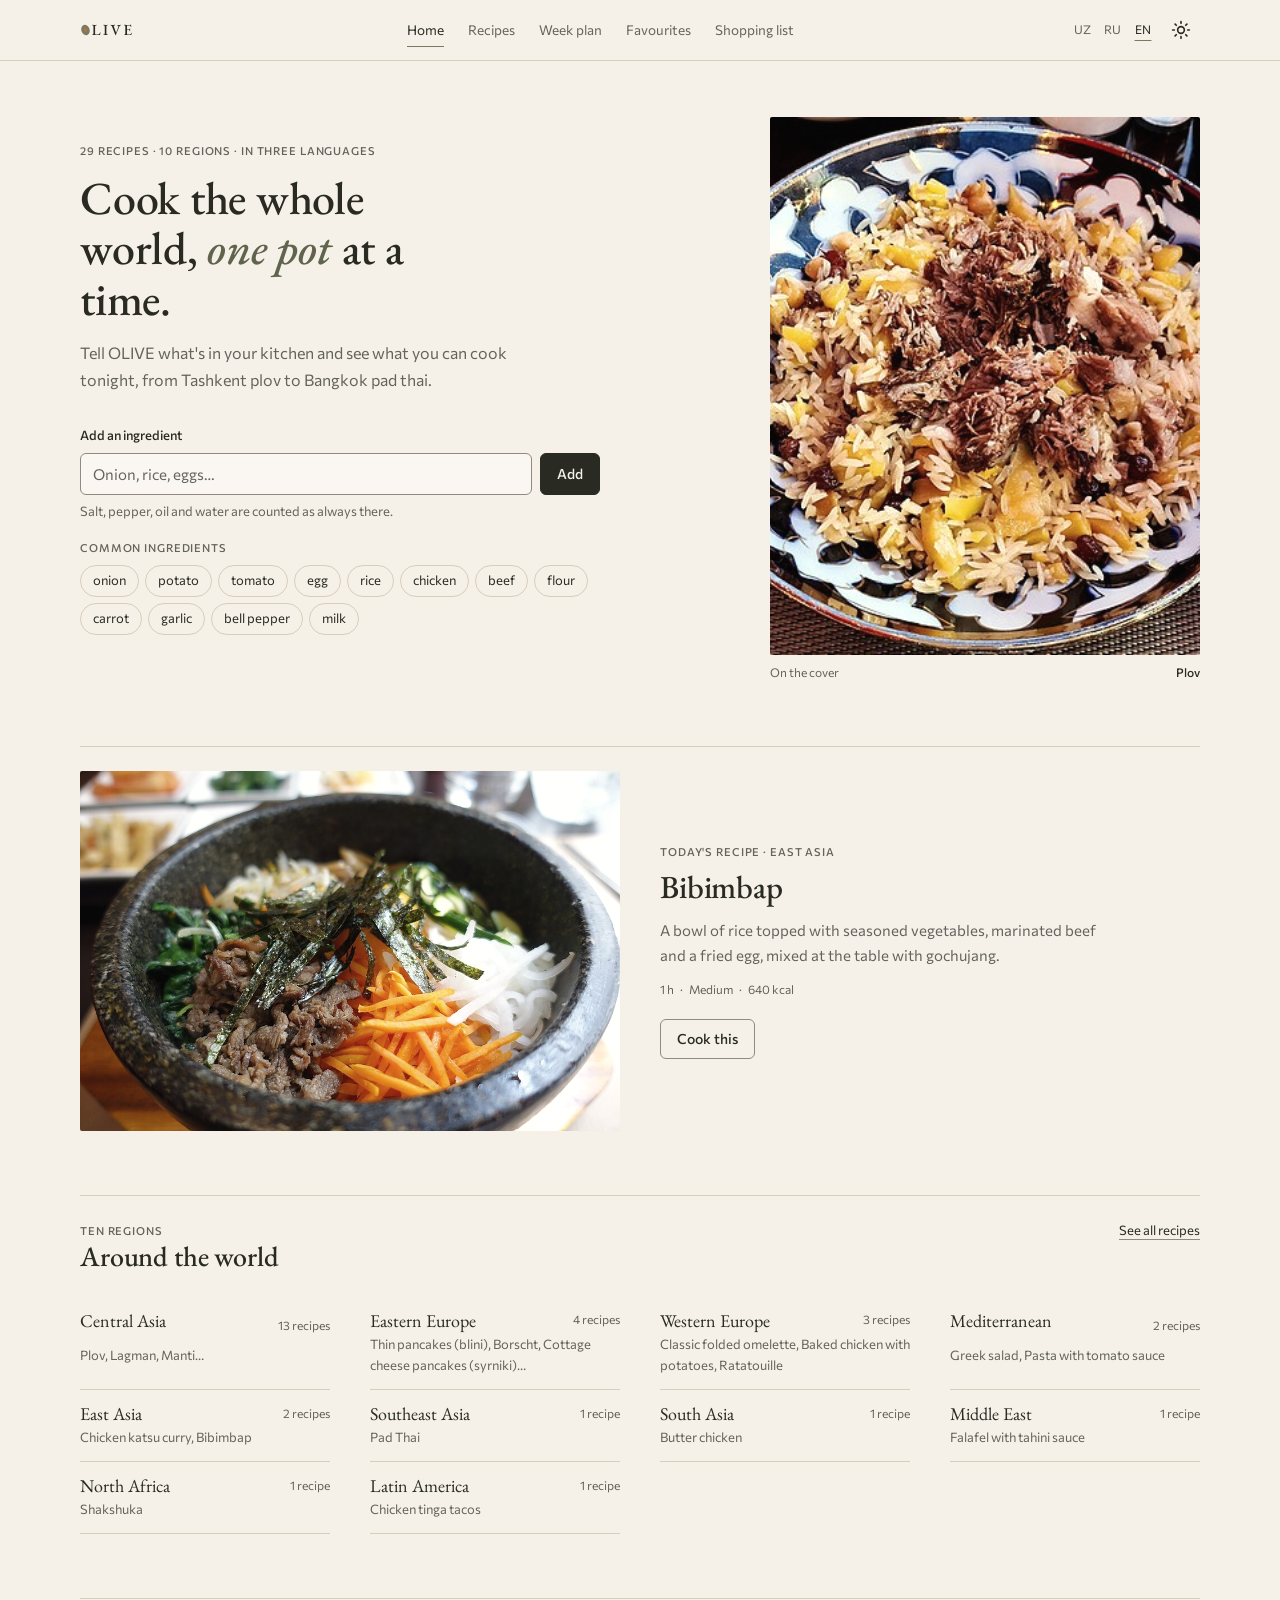
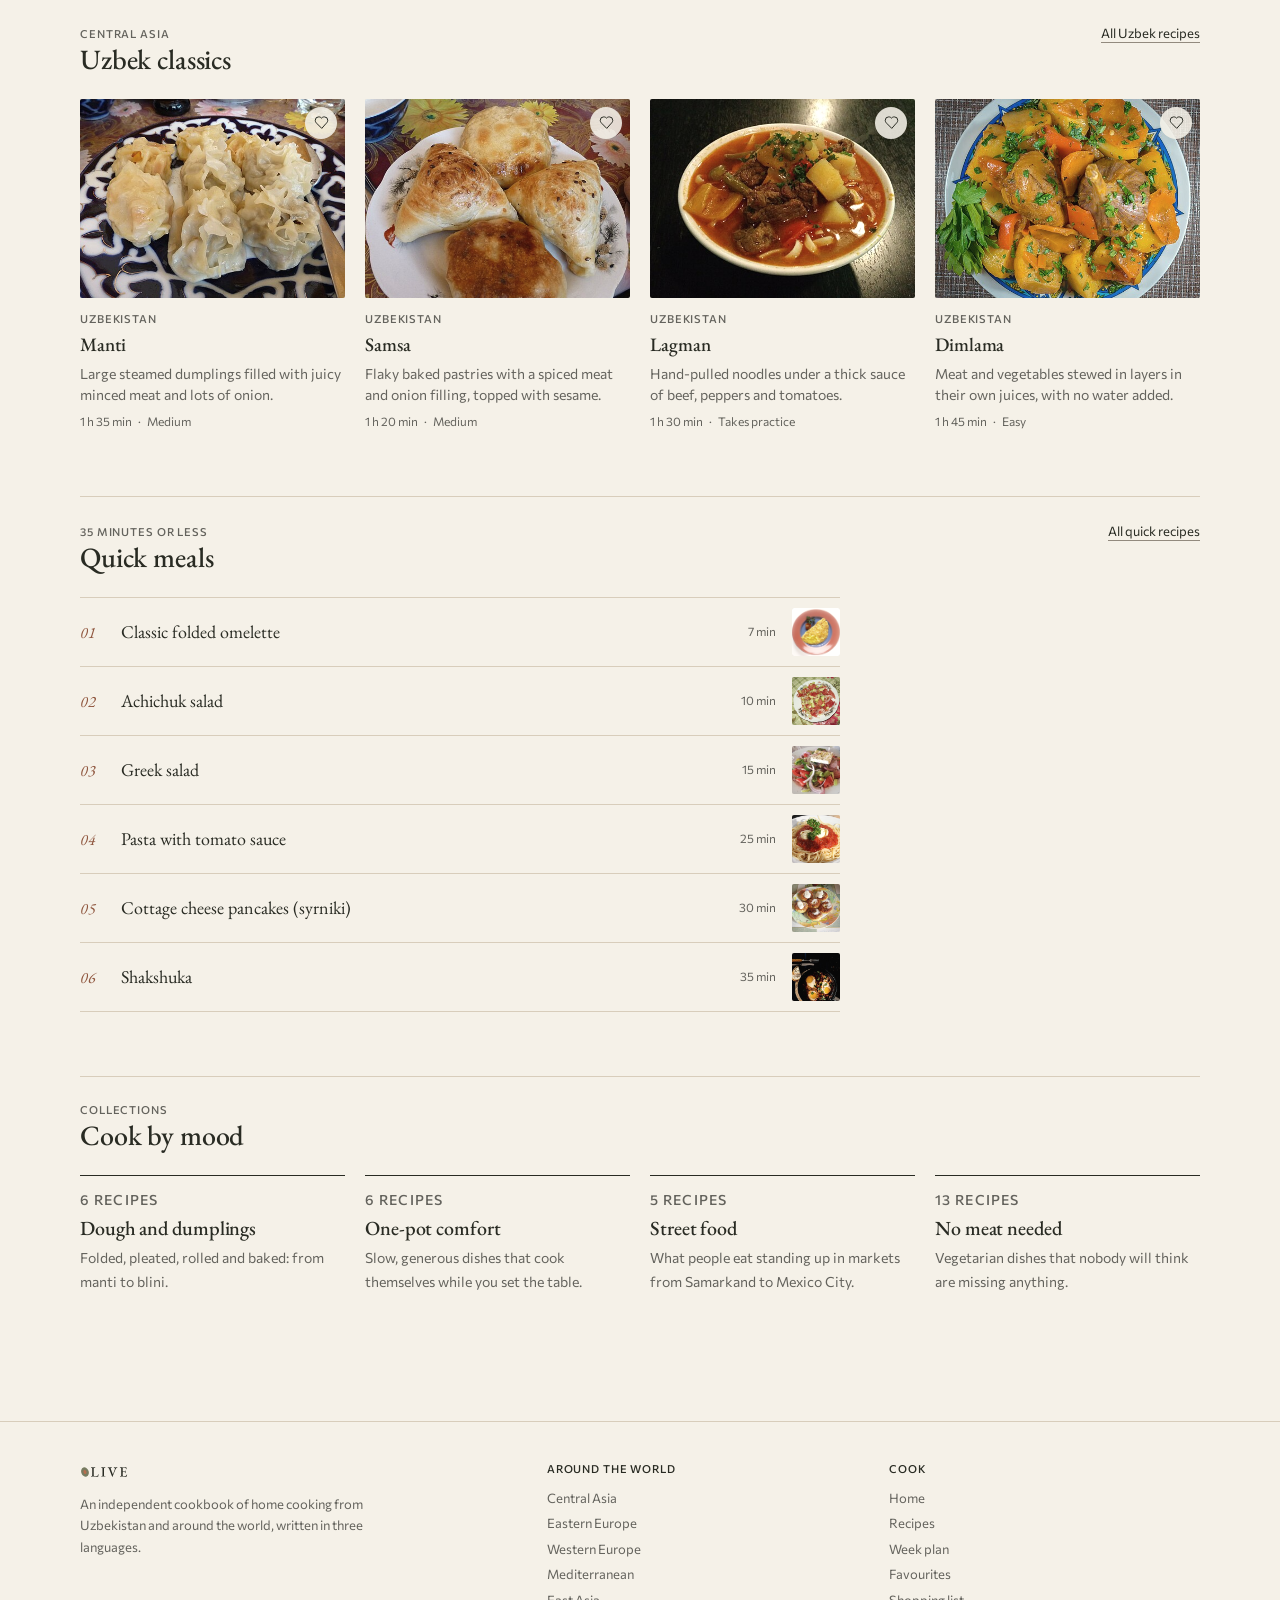
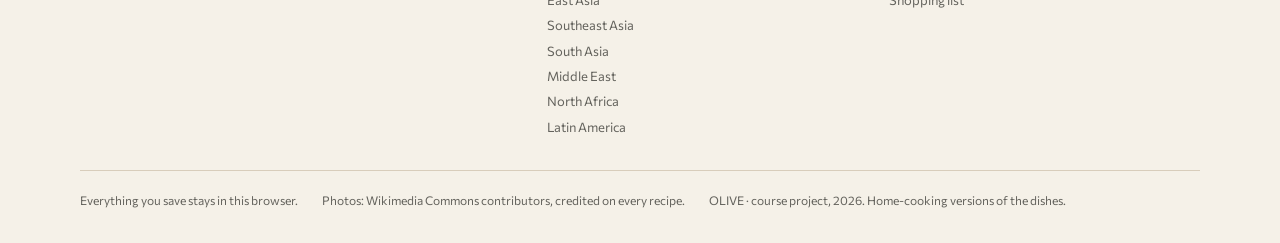
==== commit 252ea753: "OLIVE second direction: quiet typeset cookbook (paper, charcoal olive, sage, terracotta, stone), EB " ====
--- a/index.html
+++ b/index.html
@@ -5,11 +5,11 @@
   <meta name="viewport" content="width=device-width, initial-scale=1">
   <title>OLIVE</title>
   <meta name="description" content="">
-  <meta name="theme-color" content="#f5f5ef">
+  <meta name="theme-color" content="#f5f1e8">
   <link rel="icon" href="assets/brand/olive-favicon.svg" type="image/svg+xml">
   <link rel="preconnect" href="https://fonts.googleapis.com">
   <link rel="preconnect" href="https://fonts.gstatic.com" crossorigin>
-  <link rel="stylesheet" href="https://fonts.googleapis.com/css2?family=Golos+Text:wght@400;500;600;700&family=IBM+Plex+Mono:wght@400;500;600&family=Manrope:wght@700;800&display=swap">
+  <link rel="stylesheet" href="https://fonts.googleapis.com/css2?family=Commissioner:wght@400;500&family=EB+Garamond:ital,wght@0,400;0,500;1,400&display=swap">
   <!-- Apply the saved theme before the page is drawn, so it never flashes. -->
   <script>
     window.APP_NS = "recipes";
@@ -37,7 +37,7 @@
   <main id="main" tabindex="-1" class="container page home-page">
     <section class="hero" aria-labelledby="homeTitle">
       <div class="hero-text">
-        <p class="annot hero-annot" id="heroAnnot"></p>
+        <p class="label" id="heroAnnot"></p>
         <h1 id="homeTitle"></h1>
         <p class="hero-intro" data-i18n="home.intro"></p>
         <div class="pantry">
@@ -52,7 +52,7 @@
             <p id="pantryError" class="field-error" aria-live="polite"></p>
           </form>
           <div class="quick-ings">
-            <p class="annot" id="quickLabel" data-i18n="home.quick"></p>
+            <p class="label" id="quickLabel" data-i18n="home.quick"></p>
             <div id="quickIngs" class="chip-row" role="group" aria-labelledby="quickLabel"></div>
           </div>
           <div id="pantryChips" class="pantry-chips" aria-live="polite"></div>
@@ -69,19 +69,19 @@
     <div id="ideas">
       <section class="section" aria-labelledby="featTitle"><div id="feature" class="feature"></div></section>
       <section class="section" aria-labelledby="worldTitle">
-        <div class="section-head"><div><p class="annot" data-i18n="home.worldAnnot"></p><h2 id="worldTitle" data-i18n="home.world"></h2></div><a class="more-link" href="recipes.html" data-i18n="home.allRecipes"></a></div>
+        <div class="section-head"><div><p class="label" data-i18n="home.worldAnnot"></p><h2 id="worldTitle" data-i18n="home.world"></h2></div><a class="more-link" href="recipes.html" data-i18n="home.allRecipes"></a></div>
         <div id="regions" class="regions"></div>
       </section>
       <section class="section" aria-labelledby="classicsTitle">
-        <div class="section-head"><div><p class="annot" data-i18n="home.classicsAnnot"></p><h2 id="classicsTitle" data-i18n="home.classics"></h2></div><a class="more-link" href="recipes.html?cuisine=central-asia" data-i18n="home.allUzbek"></a></div>
+        <div class="section-head"><div><p class="label" data-i18n="home.classicsAnnot"></p><h2 id="classicsTitle" data-i18n="home.classics"></h2></div><a class="more-link" href="recipes.html?cuisine=central-asia" data-i18n="home.allUzbek"></a></div>
         <div id="classicList" class="classics"></div>
       </section>
       <section class="section" aria-labelledby="quickTitle">
-        <div class="section-head"><div><p class="annot" data-i18n="home.quickAnnot"></p><h2 id="quickTitle" data-i18n="home.quickIdeas"></h2></div><a class="more-link" href="recipes.html?maxTime=30" data-i18n="home.allQuick"></a></div>
+        <div class="section-head"><div><p class="label" data-i18n="home.quickAnnot"></p><h2 id="quickTitle" data-i18n="home.quickIdeas"></h2></div><a class="more-link" href="recipes.html?maxTime=30" data-i18n="home.allQuick"></a></div>
         <div id="quickList" class="quick-index"></div>
       </section>
       <section class="section" aria-labelledby="colTitle">
-        <div class="section-head"><div><p class="annot" data-i18n="home.colAnnot"></p><h2 id="colTitle" data-i18n="home.collections"></h2></div></div>
+        <div class="section-head"><div><p class="label" data-i18n="home.colAnnot"></p><h2 id="colTitle" data-i18n="home.collections"></h2></div></div>
         <div id="collections" class="collections"></div>
       </section>
     </div>
--- a/css/base.css
+++ b/css/base.css
@@ -1,224 +1,191 @@
 /* ==========================================================
-   OLIVE design system: tokens, reset, type, buttons, form fields,
+   OLIVE design system (second direction, 2026-11-22): a quiet,
+   typeset cookbook. Tokens, reset, type, buttons, form fields,
    checkboxes, chips, dialog, toast. Page layouts are in site.css.
 
-   Colours follow the OLIVE brief. A few values were too faint for
-   WCAG AA (4.5:1 for text, 3:1 for control borders and large text);
-   the brief's value is noted next to each changed token.
-   Olive is the brand, tomato is a rare accent, butter only highlights.
+   Palette from the brief: warm paper, deep charcoal olive, muted sage,
+   terracotta, stone. Sage and terracotta are too light for small text
+   (WCAG AA needs 4.5:1), so small text uses a slightly deeper version;
+   the brief's value is noted next to each one. Sizes stay small and
+   weights stay at 400–500: hierarchy comes from the serif, spacing
+   and alignment, not from size or boldness.
    ========================================================== */
 
 :root,
 :root[data-theme="light"] {
   color-scheme: light;
-  --bg: #f5f5ef;
-  --surface: #ffffff;
-  --raised: #e8ede3;
-  --ink: #25352a;
-  --ink-2: #646b61;          /* brief #70796D (3.8:1 on raised) */
-  --line: #d9ded4;           /* dividers only */
-  --line-strong: #8a8d87;    /* control borders: brief border #D9DED4 is 1.25:1 */
-  --olive: #566b43;          /* buttons, active states (white text 5.9:1) */
-  --olive-hover: #46582f;
-  --olive-text: #566b43;     /* olive as text (4.8:1 on soft) */
-  --on-olive: #ffffff;
-  --olive-soft: #e4ebd9;
-  --tomato: #e45b43;         /* large shapes, the logo, step numbers (3:1+ only for large text) */
-  --tomato-text: #ad4631;    /* tomato for small text: brief #E45B43 is 3.3:1 */
-  --tomato-strong: #c44e39;  /* tomato buttons with white text: brief #E45B43 is 3.6:1 */
-  --butter: #e8c85a;         /* small highlights only, always with --ink text */
-  --butter-soft: #f6ecc3;
-  --ok: #357250;             /* brief #397A55 (4.3:1 on raised) */
-  --warn: #8e5b1b;           /* brief #A56A20 (3.8:1 on raised) */
-  --danger: #bd3939;
-  --danger-soft: #f7e2df;
-  --photo-fallback: #dfe6d4;
-  --toast-bg: #25352a;
-  --toast-ink: #f5f5ef;
-  --toast-action: #e8c85a;
-  --backdrop: rgba(24, 30, 25, 0.5);
-  --shadow-pop: 0 1px 2px rgba(37, 53, 42, 0.08), 0 16px 40px -18px rgba(37, 53, 42, 0.35);
+  --bg: #f5f1e8;            /* warm paper */
+  --surface: #faf7f2;       /* a lighter sheet of the same paper (never bright white) */
+  --raised: #ebe5da;        /* stone, softened, for quiet panels */
+  --ink: #292b23;           /* deep charcoal olive */
+  --ink-2: #64635d;         /* secondary text (5.4:1) */
+  --line: #d8cdbb;          /* stone: thin separators */
+  --line-strong: #928a7e;   /* form-control borders (3:1, stone #D8CDBB is 1.4:1) */
+  --sage: #777b60;          /* accents, ticks, the active marker */
+  --sage-text: #61644d;     /* sage as small text: brief #777B60 is 3.9:1 */
+  --terra: #b66e4e;         /* rare highlights, large numerals */
+  --terra-text: #8f563e;    /* terracotta as small text: brief #B66E4E is 3.5:1 */
+  --btn: #292b23;           /* buttons are charcoal with paper text */
+  --btn-hover: #3c3f33;
+  --on-btn: #f5f1e8;
+  --soft: #e9e5d6;          /* a faint sage wash for selected things */
+  --danger: #9e3b2c;
+  --photo-bg: #e4dccd;
+  --toast-bg: #292b23;
+  --toast-ink: #f5f1e8;
+  --toast-action: #e3c9a8;
+  --shadow-pop: 0 8px 28px -12px rgba(41, 43, 35, 0.28);
 }
 
 :root[data-theme="dark"] {
   color-scheme: dark;
-  --bg: #181e19;
-  --surface: #232c24;
-  --raised: #303b31;
-  --ink: #f1f1e8;
-  --ink-2: #adb6a9;
-  --line: #3d493e;
-  --line-strong: #707871;    /* brief border #3D493E is 1.8:1 as a control border */
-  --olive: #a9bd88;
-  --olive-hover: #bccd9f;
-  --olive-text: #a9bd88;
-  --on-olive: #181e19;       /* white on #A9BD88 is only 2:1, so dark text */
-  --olive-soft: #344330;
-  --tomato: #f07860;
-  --tomato-text: #f0927e;    /* brief #F07860 (4.2:1 on raised) */
-  --tomato-strong: #f07860;  /* with dark text (6:1) */
-  --butter: #e8ca70;
-  --butter-soft: #4a4428;
-  --ok: #79c694;
-  --warn: #e9b76b;
-  --danger: #f08f8f;         /* brief #F08080 (4.1:1 on soft) */
-  --danger-soft: #45282a;
-  --photo-fallback: #2b362c;
-  --toast-bg: #f1f1e8;
-  --toast-ink: #181e19;
-  --toast-action: #566b43;
-  --backdrop: rgba(0, 0, 0, 0.6);
-  --shadow-pop: 0 1px 2px rgba(0, 0, 0, 0.4), 0 18px 44px -18px rgba(0, 0, 0, 0.8);
+  --bg: #1e1f19;
+  --surface: #26281f;
+  --raised: #30322a;
+  --ink: #ede8dc;
+  --ink-2: #9d9b91;
+  --line: #3a3c32;
+  --line-strong: #71726a;
+  --sage: #a3a68a;
+  --sage-text: #a3a68a;
+  --terra: #d0896a;
+  --terra-text: #d0896a;
+  --btn: #ede8dc;
+  --btn-hover: #ffffff;
+  --on-btn: #1e1f19;
+  --soft: #2d3026;
+  --danger: #e08a78;
+  --photo-bg: #2b2d25;
+  --toast-bg: #ede8dc;
+  --toast-ink: #1e1f19;
+  --toast-action: #8f563e;
+  --shadow-pop: 0 10px 30px -12px rgba(0, 0, 0, 0.7);
 }
-:root[data-theme="dark"] .on-tomato, :root[data-theme="dark"] .btn-tomato { color: #181e19; }
 
 :root {
-  --font-display: "Manrope", system-ui, sans-serif;
-  --font-body: "Golos Text", system-ui, -apple-system, "Segoe UI", Roboto, sans-serif;
-  --font-mono: "IBM Plex Mono", ui-monospace, "SFMono-Regular", Consolas, monospace;
-  --r-photo: 4px;            /* photos are nearly square-cornered, like prints */
-  --r-ctl: 10px;
-  --r-pill: 999px;
-  --s1: 4px; --s2: 8px; --s3: 12px; --s4: 16px; --s5: 20px; --s6: 24px; --s8: 32px; --s10: 40px; --s12: 48px; --s16: 64px; --s24: 96px;
-  --ease: cubic-bezier(0.2, 0.7, 0.2, 1);
-  --ease-out: cubic-bezier(0.16, 1, 0.3, 1);
-  --fast: 160ms;
-  --header-h: 72px;
+  --font-serif: "EB Garamond", "Cormorant Garamond", Georgia, "Times New Roman", serif;
+  --font-sans: "Commissioner", system-ui, -apple-system, "Segoe UI", Roboto, sans-serif;
+  --r: 3px;                 /* corners: nearly square, like printed matter */
+  --r-ctl: 6px;
+  --s1: 4px; --s2: 8px; --s3: 12px; --s4: 16px; --s5: 20px; --s6: 24px; --s8: 32px; --s10: 40px; --s12: 48px; --s16: 64px;
+  --ease: cubic-bezier(0.2, 0.6, 0.2, 1);
+  --fast: 150ms;
+  --header-h: 60px;
   --tabbar-h: 0px;
+  --wide: 1120px;           /* overall content width */
+  --read: 760px;            /* reading column */
 }
 
 *, *::before, *::after { box-sizing: border-box; }
 html { -webkit-text-size-adjust: 100%; scroll-padding-top: calc(var(--header-h) + 16px); }
 body {
-  margin: 0; min-height: 100vh; font-family: var(--font-body); font-size: 1rem; line-height: 1.6;
-  color: var(--ink); background: var(--bg); -webkit-font-smoothing: antialiased;
+  margin: 0; min-height: 100vh; font: 400 0.9375rem/1.65 var(--font-sans);
+  color: var(--ink); background: var(--bg); -webkit-font-smoothing: antialiased; font-variant-numeric: tabular-nums;
 }
 h1, h2, h3, h4, p, dl, dd, figure, blockquote { margin: 0; }
-h1, h2, h3, h4 { font-family: var(--font-display); line-height: 1.08; letter-spacing: -0.02em; overflow-wrap: break-word; hyphens: auto; }
-h1 { font-weight: 800; }
-h2 { font-weight: 800; }
-h3 { font-weight: 700; letter-spacing: -0.01em; }
+h1, h2, h3 { font-family: var(--font-serif); font-weight: 500; line-height: 1.15; letter-spacing: -0.005em; overflow-wrap: break-word; }
+h4 { font-weight: 500; }
 button, input, select, textarea { font: inherit; color: inherit; }
 button { cursor: pointer; }
 ul, ol { margin: 0; padding: 0; list-style: none; }
 img, svg { display: block; max-width: 100%; }
-a { color: var(--olive-text); text-underline-offset: 3px; text-decoration-thickness: 1px; }
-a:hover { color: var(--ink); }
+a { color: var(--ink); text-decoration-color: var(--line-strong); text-underline-offset: 3px; text-decoration-thickness: 1px; }
+a:hover { text-decoration-color: var(--ink); }
 fieldset { border: 0; margin: 0; padding: 0; min-width: 0; }
 legend { padding: 0; }
-table { border-collapse: collapse; }
 [hidden] { display: none !important; }
-:focus-visible { outline: 2.5px solid var(--olive); outline-offset: 2px; border-radius: 4px; }
-::selection { background: var(--butter); color: #25352a; }
+:focus-visible { outline: 2px solid var(--sage); outline-offset: 2px; border-radius: 2px; }
+::selection { background: var(--line); color: var(--ink); }
 .visually-hidden {
   position: absolute !important; width: 1px; height: 1px; margin: -1px; padding: 0;
   overflow: hidden; clip: rect(0 0 0 0); white-space: nowrap; border: 0;
 }
-.mono, .num { font-family: var(--font-mono); font-variant-numeric: tabular-nums; }
-/* small editorial annotation, e.g. "↘ Central Asia · 2 h" */
-.annot { font: 500 0.75rem/1.3 var(--font-mono); letter-spacing: 0.04em; text-transform: uppercase; color: var(--ink-2); }
-/* the butter "marker" behind a key word in a headline */
-.mark { background: linear-gradient(transparent 58%, var(--butter) 58%, var(--butter) 92%, transparent 92%); padding: 0 0.06em; box-decoration-break: clone; -webkit-box-decoration-break: clone; }
-:root[data-theme="dark"] .mark { background: linear-gradient(transparent 62%, rgba(232, 202, 112, 0.45) 62%, rgba(232, 202, 112, 0.45) 92%, transparent 92%); }
+/* small label above titles ("Central Asia · 2 h") */
+.label { font-size: 0.6875rem; font-weight: 500; letter-spacing: 0.08em; text-transform: uppercase; color: var(--ink-2); }
 
-/* ---------- buttons ---------- */
+/* ---------- buttons: modest, square-ish, charcoal ---------- */
 .btn {
-  display: inline-flex; align-items: center; justify-content: center; gap: var(--s2);
-  min-height: 46px; padding: 10px 20px; border: 1.5px solid var(--olive); border-radius: var(--r-pill);
-  background: var(--olive); color: var(--on-olive); font: 600 0.9375rem/1.2 var(--font-body);
-  text-decoration: none; white-space: nowrap;
-  transition: background-color var(--fast) var(--ease), border-color var(--fast) var(--ease), color var(--fast) var(--ease), transform 0.12s var(--ease);
+  display: inline-flex; align-items: center; justify-content: center; gap: 6px;
+  min-height: 40px; padding: 8px 16px; border: 1px solid var(--btn); border-radius: var(--r-ctl);
+  background: var(--btn); color: var(--on-btn); font-size: 0.875rem; font-weight: 500; line-height: 1.2;
+  text-decoration: none; white-space: nowrap; transition: background-color var(--fast), border-color var(--fast), color var(--fast);
 }
-.btn:hover { background: var(--olive-hover); border-color: var(--olive-hover); color: var(--on-olive); }
-.btn:active { transform: scale(0.97); }
+.btn:hover { background: var(--btn-hover); border-color: var(--btn-hover); color: var(--on-btn); }
 .btn-ghost { background: transparent; color: var(--ink); border-color: var(--line-strong); }
-.btn-ghost:hover { background: var(--surface); color: var(--ink); border-color: var(--ink); }
-.btn-tomato { background: var(--tomato-strong); border-color: var(--tomato-strong); color: #fff; }
-.btn-tomato:hover { background: var(--tomato-text); border-color: var(--tomato-text); color: #fff; }
+.btn-ghost:hover { background: transparent; color: var(--ink); border-color: var(--ink); }
+.btn-quiet { background: transparent; border-color: transparent; color: var(--ink); padding-inline: 8px; text-decoration: underline; text-decoration-color: var(--line-strong); text-underline-offset: 4px; }
+.btn-quiet:hover { background: transparent; color: var(--ink); border-color: transparent; text-decoration-color: var(--ink); }
 .btn-danger-ghost { background: transparent; color: var(--danger); border-color: var(--line-strong); }
-.btn-danger-ghost:hover { background: var(--danger-soft); color: var(--danger); border-color: var(--danger); }
-.btn:disabled { background: var(--raised); border-color: var(--line); color: var(--ink-2); cursor: not-allowed; transform: none; }
-.btn-small { min-height: 38px; padding: 6px 14px; font-size: 0.875rem; }
+.btn-danger-ghost:hover { background: transparent; color: var(--danger); border-color: var(--danger); }
+.btn:disabled { opacity: 0.45; cursor: not-allowed; }
+.btn-small { min-height: 34px; padding: 5px 12px; font-size: 0.8125rem; }
 .btn .icon { flex: none; }
 .icon-btn {
-  width: 44px; height: 44px; flex: none; display: inline-grid; place-items: center; padding: 0;
-  border: 1px solid transparent; border-radius: 50%; background: transparent; color: var(--ink);
-  transition: border-color var(--fast) var(--ease), background-color var(--fast) var(--ease), transform 0.12s var(--ease);
+  width: 38px; height: 38px; flex: none; display: inline-grid; place-items: center; padding: 0;
+  border: 1px solid transparent; border-radius: var(--r-ctl); background: transparent; color: var(--ink);
+  transition: border-color var(--fast);
 }
-.icon-btn:hover { background: var(--raised); }
-.icon-btn:active { transform: scale(0.92); }
-.icon-btn:disabled { opacity: 0.4; cursor: not-allowed; }
+.icon-btn:hover { border-color: var(--line); }
+.icon-btn:disabled { opacity: 0.35; cursor: not-allowed; }
 
 /* ---------- inputs ---------- */
 .field { display: grid; gap: 6px; min-width: 0; }
-.field > label, .field-label { font-size: 0.875rem; font-weight: 600; color: var(--ink); margin: 0; }
+.field > label, .field-label { font-size: 0.8125rem; font-weight: 500; color: var(--ink); margin: 0; }
 .input {
-  width: 100%; min-height: 46px; padding: 10px 14px; background: var(--surface); color: var(--ink);
-  border: 1.5px solid var(--line-strong); border-radius: var(--r-ctl);
-  transition: border-color var(--fast) var(--ease), box-shadow var(--fast) var(--ease);
+  width: 100%; min-height: 40px; padding: 8px 12px; background: var(--surface); color: var(--ink);
+  border: 1px solid var(--line-strong); border-radius: var(--r-ctl); font-size: 0.9375rem;
+  transition: border-color var(--fast);
 }
-select.input { appearance: none; padding-right: 38px; background-image: linear-gradient(45deg, transparent 50%, currentColor 50%), linear-gradient(135deg, currentColor 50%, transparent 50%); background-position: calc(100% - 20px) 50%, calc(100% - 15px) 50%; background-size: 5px 5px; background-repeat: no-repeat; }
-textarea.input { min-height: 96px; resize: vertical; line-height: 1.5; }
+select.input { appearance: none; padding-right: 34px; background-image: linear-gradient(45deg, transparent 50%, currentColor 50%), linear-gradient(135deg, currentColor 50%, transparent 50%); background-position: calc(100% - 18px) 52%, calc(100% - 13px) 52%; background-size: 5px 5px; background-repeat: no-repeat; }
+textarea.input { min-height: 92px; resize: vertical; line-height: 1.55; }
 .input::placeholder { color: var(--ink-2); opacity: 1; }
 .input:hover { border-color: var(--ink-2); }
-.input:focus-visible { outline: none; border-color: var(--olive); box-shadow: 0 0 0 3px var(--olive-soft); }
+.input:focus-visible { outline: 2px solid var(--sage); outline-offset: 0; border-color: var(--sage); }
 .input[aria-invalid="true"] { border-color: var(--danger); }
-.field-error { font-size: 0.875rem; font-weight: 500; color: var(--danger); margin: 0; }
+.field-error { font-size: 0.8125rem; color: var(--danger); margin: 0; }
 .field-error:empty { display: none; }
-.hint { font-size: 0.875rem; color: var(--ink-2); margin: 0; }
+.hint { font-size: 0.8125rem; color: var(--ink-2); margin: 0; }
 
-/* ---------- big round checkboxes (ingredients, steps, shopping) ---------- */
-.tick { position: relative; flex: none; width: 28px; height: 28px; }
-.tick input { appearance: none; margin: 0; width: 28px; height: 28px; border: 2px solid var(--line-strong); border-radius: 50%; background: var(--surface); cursor: pointer; transition: background-color var(--fast) var(--ease), border-color var(--fast) var(--ease), transform 0.18s var(--ease-out); }
-.tick input:hover { border-color: var(--olive); }
-.tick input:checked { background: var(--olive); border-color: var(--olive); }
-.tick input:checked + svg { opacity: 1; transform: scale(1); }
-.tick input:active { transform: scale(0.9); }
-.tick svg { position: absolute; inset: 0; margin: auto; width: 16px; height: 16px; color: var(--on-olive); opacity: 0; transform: scale(0.4); transition: opacity 0.15s, transform 0.25s var(--ease-out); pointer-events: none; }
-.tick input:focus-visible { outline: 2.5px solid var(--olive); outline-offset: 2px; }
+/* ---------- round checkboxes (ingredients, steps, shopping) ---------- */
+.tick { position: relative; flex: none; width: 22px; height: 22px; }
+.tick input { appearance: none; margin: 0; width: 22px; height: 22px; border: 1px solid var(--line-strong); border-radius: 50%; background: transparent; cursor: pointer; transition: background-color var(--fast), border-color var(--fast); }
+.tick input:hover { border-color: var(--ink); }
+.tick input:checked { background: var(--sage); border-color: var(--sage); }
+.tick input:checked + svg { opacity: 1; }
+.tick svg { position: absolute; inset: 0; margin: auto; width: 13px; height: 13px; color: var(--bg); opacity: 0; transition: opacity var(--fast); pointer-events: none; }
+/* bigger touch area on phones without making the circle bigger */
+.tick::after { content: ""; position: absolute; inset: -11px; }
 
-/* ---------- chips ---------- */
-.chip-row { display: flex; flex-wrap: wrap; gap: var(--s2); }
+/* ---------- chips: small text tags ---------- */
+.chip-row { display: flex; flex-wrap: wrap; gap: 6px; }
 .chip {
-  display: inline-flex; align-items: center; gap: 6px; min-height: 40px; padding: 6px 14px;
-  border: 1.5px solid var(--line-strong); border-radius: var(--r-pill); background: transparent; color: var(--ink);
-  font-size: 0.9375rem; font-weight: 500; cursor: pointer; white-space: nowrap;
-  transition: background-color var(--fast) var(--ease), border-color var(--fast) var(--ease), color var(--fast) var(--ease), transform 0.12s var(--ease);
+  display: inline-flex; align-items: center; gap: 6px; min-height: 32px; padding: 4px 12px;
+  border: 1px solid var(--line); border-radius: 16px; background: transparent; color: var(--ink);
+  font-size: 0.8125rem; cursor: pointer; white-space: nowrap; transition: border-color var(--fast), background-color var(--fast);
 }
-.chip:hover { border-color: var(--ink); }
-.chip:active { transform: scale(0.96); }
+.chip:hover { border-color: var(--ink-2); }
 .chip[aria-pressed="true"], .chip-radio:has(input:checked) { background: var(--ink); border-color: var(--ink); color: var(--bg); }
 .chip-radio { position: relative; }
 .chip-radio input { position: absolute; opacity: 0; width: 1px; height: 1px; }
-.chip-radio:has(input:focus-visible) { outline: 2.5px solid var(--olive); outline-offset: 2px; }
-.chip-have { background: var(--olive-soft); border-color: transparent; color: var(--ink); }
+.chip-radio:has(input:focus-visible) { outline: 2px solid var(--sage); outline-offset: 2px; }
+.chip-have { background: var(--soft); border-color: transparent; }
 .chip-have .icon { color: var(--ink-2); }
-.chip-have:hover { border-color: var(--olive); }
-/* chips arrive and leave smoothly (the leave class is set by home.js before removing) */
-.chip-in { animation: chipIn 0.28s var(--ease-out); }
-.chip-out { animation: chipOut 0.2s var(--ease) forwards; }
-@keyframes chipIn { from { opacity: 0; transform: scale(0.7); } to { opacity: 1; transform: none; } }
-@keyframes chipOut { to { opacity: 0; transform: scale(0.7); } }
+.chip-in { animation: fadeIn 0.2s var(--ease); }
+.chip-out { animation: fadeOut 0.16s var(--ease) forwards; }
+@keyframes fadeIn { from { opacity: 0; } to { opacity: 1; } }
+@keyframes fadeOut { to { opacity: 0; } }
 
-/* ---------- dialog and toast ---------- */
-dialog { width: min(100vw - 32px, 440px); padding: var(--s6); color: var(--ink); background: var(--surface); border: 1px solid var(--line); border-radius: 16px; box-shadow: var(--shadow-pop); }
-dialog::backdrop { background: var(--backdrop); }
-@keyframes rise { from { opacity: 0; transform: translateY(8px); } to { opacity: 1; transform: none; } }
-.toast-host { position: fixed; left: 0; right: 0; bottom: calc(var(--tabbar-h) + var(--timer-h, 0px) + 18px); z-index: 70; display: grid; justify-items: center; padding-inline: var(--s4); pointer-events: none; transition: bottom 0.25s var(--ease); }
+/* ---------- toast ---------- */
+.toast-host { position: fixed; left: 0; right: 0; bottom: calc(var(--tabbar-h) + var(--timer-h, 0px) + 16px); z-index: 70; display: grid; justify-items: center; padding-inline: var(--s4); pointer-events: none; }
 .toast {
-  display: inline-flex; align-items: center; gap: var(--s3); max-width: 520px; padding: 10px 10px 10px 18px; border-radius: var(--r-pill);
-  background: var(--toast-bg); color: var(--toast-ink); box-shadow: var(--shadow-pop); font-size: 0.9375rem; pointer-events: auto;
-  animation: toastIn 0.32s var(--ease-out);
+  display: inline-flex; align-items: center; gap: var(--s3); max-width: 480px; padding: 8px 8px 8px 16px; border-radius: var(--r-ctl);
+  background: var(--toast-bg); color: var(--toast-ink); box-shadow: var(--shadow-pop); font-size: 0.875rem; pointer-events: auto;
+  animation: toastIn 0.22s var(--ease);
 }
-.toast.is-leaving { animation: toastOut 0.22s var(--ease) forwards; }
-@keyframes toastIn { from { opacity: 0; transform: translateY(14px) scale(0.98); } to { opacity: 1; transform: none; } }
-@keyframes toastOut { to { opacity: 0; transform: translateY(10px); } }
-.toast button { min-height: 36px; padding: 6px 12px; border: 0; border-radius: var(--r-pill); background: transparent; color: var(--toast-action); font-weight: 700; }
-.toast button:hover { background: rgba(255, 255, 255, 0.1); }
+.toast.is-leaving { animation: fadeOut 0.18s var(--ease) forwards; }
+@keyframes toastIn { from { opacity: 0; transform: translateY(6px); } to { opacity: 1; transform: none; } }
+.toast button { min-height: 32px; padding: 4px 10px; border: 0; border-radius: 4px; background: transparent; color: var(--toast-action); font-weight: 500; text-decoration: underline; text-underline-offset: 3px; }
 
 @media (prefers-reduced-motion: reduce) {
-  *, *::before, *::after {
-    animation-duration: 0.01ms !important; animation-iteration-count: 1 !important;
-    transition-duration: 0.01ms !important; scroll-behavior: auto !important;
-  }
+  *, *::before, *::after { animation-duration: 0.01ms !important; animation-iteration-count: 1 !important; transition-duration: 0.01ms !important; scroll-behavior: auto !important; }
 }
--- a/css/site.css
+++ b/css/site.css
@@ -1,428 +1,387 @@
 /* ==========================================================
-   OLIVE page layouts. Tokens and components are in base.css.
-
-   The idea: an independent food magazine that became an app.
-   - Photographs lead. Crops vary: wide spreads, tall portraits, the
-     "leaf" crop (two round corners) and round thumbnails.
-   - Manrope ExtraBold headlines, big and tight; small mono annotations
-     ("↘ East Asia · 60 min") like captions in a printed cookbook.
-   - Signature: the butter marker behind a key word, and tomato-red step
-     numbers in the method.
-   - Olive for actions, tomato rarely, butter only as a highlight.
+   OLIVE page layouts (second direction): a quiet, typeset cookbook.
+   - Content is centred: 1120px overall, 760px for reading.
+   - Headings are EB Garamond at 400–500; the interface is Commissioner.
+   - Thin stone separators instead of boxes and shadows.
+   - Photos share one treatment: the same proportions, nearly square
+     corners and the same gentle warm grading (see .photo img).
+   - Terracotta only for step numbers and a few small highlights.
    ========================================================== */
 
-.container { width: min(100% - 32px, 1240px); margin-inline: auto; }
-@media (min-width: 768px) { .container { width: min(100% - 64px, 1240px); } }
-.page { padding-block: var(--s6) var(--s16); animation: rise 0.35s var(--ease-out); }
-.page-title { font-size: clamp(2.4rem, 7vw, 4.5rem); letter-spacing: -0.035em; }
-.page-intro { color: var(--ink-2); max-width: 58ch; font-size: 1.0625rem; margin-top: var(--s3); }
-.section { padding-block: var(--s12) 0; }
-.section-head { display: flex; flex-wrap: wrap; align-items: end; justify-content: space-between; gap: var(--s2) var(--s6); margin-bottom: var(--s6); }
-.section-head h2 { font-size: clamp(1.75rem, 4.2vw, 2.75rem); letter-spacing: -0.03em; }
-.section-head .annot { display: block; margin-bottom: var(--s2); }
-.more-link { display: inline-flex; align-items: center; gap: 6px; font-weight: 600; text-decoration: none; color: var(--ink); border-bottom: 1.5px solid var(--olive); padding-bottom: 2px; }
-.more-link:hover { color: var(--olive-text); }
-.skip-link { position: absolute; left: 12px; top: -80px; z-index: 100; padding: 10px 16px; background: var(--ink); color: var(--bg); border-radius: var(--r-pill); font-weight: 600; }
+.container { width: min(100% - 32px, var(--wide)); margin-inline: auto; }
+.page { padding-block: var(--s10) var(--s16); }
+.page-title { font-size: clamp(2rem, 4.6vw, 2.75rem); }
+.page-intro { color: var(--ink-2); max-width: 56ch; font-size: 1rem; margin-top: var(--s3); }
+.page-head { max-width: var(--read); margin-bottom: var(--s8); }
+.page-head .label { display: block; margin-bottom: var(--s2); }
+.section { margin-top: var(--s16); padding-top: var(--s6); border-top: 1px solid var(--line); }
+.section-head { display: flex; flex-wrap: wrap; align-items: baseline; justify-content: space-between; gap: var(--s2) var(--s6); margin-bottom: var(--s6); }
+.section-head h2 { font-size: clamp(1.5rem, 3vw, 1.75rem); }
+.more-link { font-size: 0.8125rem; color: var(--ink); text-decoration: underline; text-decoration-color: var(--line-strong); text-underline-offset: 4px; }
+.more-link:hover { text-decoration-color: var(--ink); }
+.skip-link { position: absolute; left: 12px; top: -80px; z-index: 100; padding: 8px 14px; background: var(--ink); color: var(--bg); border-radius: var(--r-ctl); font-size: 0.875rem; }
 .skip-link:focus { top: 12px; color: var(--bg); }
-.back-link { display: inline-flex; align-items: center; gap: 6px; min-height: 40px; color: var(--ink-2); font-weight: 500; text-decoration: none; }
+.back-link { display: inline-flex; align-items: center; gap: 6px; min-height: 36px; color: var(--ink-2); font-size: 0.8125rem; text-decoration: none; }
 .back-link::before { content: "←"; }
 .back-link:hover { color: var(--ink); }
-.result-count { color: var(--ink-2); font-size: 0.9375rem; margin: 0; }
-.empty { display: grid; gap: var(--s3); justify-items: start; padding: var(--s10) 0; max-width: 520px; }
-.empty h2 { font-size: 1.75rem; }
+.result-count { color: var(--ink-2); font-size: 0.8125rem; margin: 0; }
+.empty { display: grid; gap: var(--s3); justify-items: start; padding: var(--s10) 0; max-width: 480px; }
+.empty h2 { font-size: 1.5rem; }
 .empty p { color: var(--ink-2); }
 
 /* ---------- logo ---------- */
-.logo-svg { display: block; height: 30px; width: auto; }
-.logo-olive { fill: var(--olive); }
-.logo-pimento { fill: var(--tomato); }
+.logo-svg { display: block; height: 22px; width: auto; }
+.logo-olive { fill: var(--sage); }
+.logo-pimento { fill: var(--terra); }
 .logo-word { fill: var(--ink); }
 
-/* ---------- header and navigation ---------- */
-/* (no backdrop-filter here: it would trap the fixed phone menu inside the header) */
-.site-header { position: sticky; top: 0; z-index: 40; background: var(--bg); border-bottom: 1px solid transparent; transition: border-color 0.2s; }
-.site-header.is-scrolled { border-bottom-color: var(--line); }
-.header-bar { display: flex; align-items: center; justify-content: space-between; gap: var(--s4); min-height: var(--header-h); }
-.brand { display: inline-flex; align-items: center; gap: var(--s3); padding: 6px 0; border-radius: 6px; text-decoration: none; color: var(--ink); }
-.brand-tag { font: 500 0.6875rem/1.2 var(--font-mono); letter-spacing: 0.06em; text-transform: uppercase; color: var(--ink-2); max-width: 11ch; }
-.header-tools { display: flex; align-items: center; gap: var(--s2); }
-.seg { display: inline-flex; gap: 2px; }
-.seg button { min-width: 36px; min-height: 40px; padding: 2px 6px; border: 0; border-radius: var(--r-pill); background: transparent; color: var(--ink-2); font: 500 0.8125rem/1 var(--font-mono); }
+/* ---------- header ---------- */
+.site-header { position: sticky; top: 0; z-index: 40; background: var(--bg); border-bottom: 1px solid var(--line); }
+.header-bar { display: flex; align-items: center; justify-content: space-between; gap: var(--s6); min-height: var(--header-h); }
+.brand { display: inline-flex; align-items: center; padding: 6px 0; text-decoration: none; }
+.brand-tag { display: none; }
+.header-tools { display: flex; align-items: center; gap: var(--s1); }
+.seg { display: inline-flex; }
+.seg button { min-width: 30px; min-height: 34px; padding: 2px 4px; border: 0; background: transparent; color: var(--ink-2); font-size: 0.75rem; letter-spacing: 0.04em; }
 .seg button:hover { color: var(--ink); }
-.seg button[aria-pressed="true"] { color: var(--ink); background: var(--raised); }
+.seg button[aria-pressed="true"] { color: var(--ink); text-decoration: underline; text-decoration-color: var(--sage); text-underline-offset: 6px; }
 #themeToggle .icon-moon { display: none; }
 :root[data-theme="dark"] #themeToggle .icon-sun { display: none; }
 :root[data-theme="dark"] #themeToggle .icon-moon { display: block; }
-.nav-count:not(:empty) { display: inline-grid; place-items: center; min-width: 20px; height: 20px; padding: 0 6px; border-radius: var(--r-pill); background: var(--tomato-strong); color: #fff; font: 600 0.6875rem/1 var(--font-mono); }
-:root[data-theme="dark"] .nav-count:not(:empty) { color: #181e19; }
+.nav-count:not(:empty) { margin-left: 4px; font-size: 0.6875rem; color: var(--terra-text); font-weight: 500; }
+.nav-count:not(:empty)::before { content: "("; } .nav-count:not(:empty)::after { content: ")"; }
 @media (min-width: 961px) {
-  .site-nav ul { display: flex; gap: var(--s1); }
+  .site-nav ul { display: flex; gap: var(--s6); }
   .site-nav .icon { display: none; }
-  .site-nav a { display: inline-flex; align-items: center; gap: 8px; padding: 8px 12px; color: var(--ink-2); text-decoration: none; font-weight: 600; font-size: 0.9375rem; border-radius: var(--r-pill); transition: color var(--fast), background-color var(--fast); }
-  .site-nav a:hover { color: var(--ink); background: var(--raised); }
+  .site-nav a { display: inline-flex; align-items: baseline; padding: 6px 0; color: var(--ink-2); text-decoration: none; font-size: 0.84375rem; transition: color var(--fast); }
+  .site-nav a:hover { color: var(--ink); }
+  .site-nav a[aria-current="page"] { color: var(--ink); box-shadow: inset 0 -1px 0 var(--sage); }
+}
+/* phones and tablets: five quiet items at the bottom */
+@media (max-width: 960px) {
+  :root { --header-h: 54px; }
+  body.has-tabbar { --tabbar-h: calc(58px + env(safe-area-inset-bottom, 0px)); padding-bottom: var(--tabbar-h); }
+  .site-nav { position: fixed; left: 0; right: 0; bottom: 0; z-index: 45; height: var(--tabbar-h); padding-bottom: env(safe-area-inset-bottom, 0px); background: var(--bg); border-top: 1px solid var(--line); }
+  .site-nav ul { display: grid; grid-template-columns: repeat(5, minmax(0, 1fr)); height: 58px; }
+  .site-nav a { position: relative; display: grid; justify-items: center; align-content: center; gap: 3px; height: 100%; padding: 0 2px; color: var(--ink-2); text-decoration: none; font-size: 0.6875rem; text-align: center; line-height: 1.15; }
+  .site-nav a .icon { width: 20px; height: 20px; stroke-width: 1.5; }
   .site-nav a[aria-current="page"] { color: var(--ink); }
-  .site-nav a[aria-current="page"] span:first-of-type { background: linear-gradient(transparent 60%, var(--butter) 60%, var(--butter) 90%, transparent 90%); }
-  :root[data-theme="dark"] .site-nav a[aria-current="page"] span:first-of-type { background: linear-gradient(transparent 62%, rgba(232, 202, 112, 0.45) 62%, rgba(232, 202, 112, 0.45) 92%, transparent 92%); }
-}
-/* phones and tablets: five-item bottom bar */
-@media (max-width: 960px) {
-  :root { --header-h: 60px; }
-  body.has-tabbar { --tabbar-h: calc(64px + env(safe-area-inset-bottom, 0px)); padding-bottom: var(--tabbar-h); }
-  .brand-tag { display: none; }
-  .site-nav { position: fixed; left: 0; right: 0; bottom: 0; z-index: 45; height: var(--tabbar-h); padding: 0 4px env(safe-area-inset-bottom, 0px); background: var(--surface); border-top: 1px solid var(--line); }
-  .site-nav ul { display: grid; grid-template-columns: repeat(5, minmax(0, 1fr)); height: 64px; }
-  .site-nav a { position: relative; display: grid; justify-items: center; align-content: center; gap: 2px; height: 100%; padding: 0 2px; color: var(--ink-2); text-decoration: none; font-size: 0.6875rem; font-weight: 600; text-align: center; line-height: 1.15; }
-  .site-nav a .icon { width: 30px; height: 26px; padding: 3px 6px; box-sizing: content-box; border-radius: var(--r-pill); transition: background-color var(--fast); }
-  .site-nav a[aria-current="page"] { color: var(--ink); }
-  .site-nav a[aria-current="page"] .icon { background: var(--olive-soft); color: var(--ink); }
-  .nav-count:not(:empty) { position: absolute; top: 4px; left: calc(50% + 8px); }
+  .site-nav a[aria-current="page"]::before { content: ""; position: absolute; top: -1px; left: 32%; right: 32%; height: 1px; background: var(--ink); }
+  .nav-count:not(:empty) { position: absolute; top: 6px; left: calc(50% + 9px); margin: 0; }
+  .nav-count:not(:empty)::before, .nav-count:not(:empty)::after { content: none; }
 }
 
 /* ---------- footer ---------- */
-.site-footer { margin-top: var(--s16); background: var(--ink); color: var(--bg); padding-block: var(--s12) var(--s8); }
-:root[data-theme="dark"] .site-footer { background: #111612; color: var(--ink); }
+.site-footer { margin-top: var(--s16); border-top: 1px solid var(--line); padding-block: var(--s10) var(--s8); font-size: 0.8125rem; color: var(--ink-2); }
 .footer-inner { display: grid; gap: var(--s8); }
-@media (min-width: 860px) { .footer-inner { grid-template-columns: 1.3fr 1fr 1fr; } }
-.footer-brand .logo-svg { height: 44px; }
-.site-footer .logo-word { fill: currentColor; }
-.footer-brand p { margin-top: var(--s4); max-width: 34ch; opacity: 0.85; }
-.footer-col h2 { font: 500 0.75rem/1.3 var(--font-mono); letter-spacing: 0.06em; text-transform: uppercase; opacity: 0.75; margin-bottom: var(--s3); }
-.footer-col ul { display: grid; gap: 6px; }
-.footer-col a { color: inherit; text-decoration: none; opacity: 0.92; }
-.footer-col a:hover { opacity: 1; text-decoration: underline; }
-.footer-bottom { grid-column: 1 / -1; display: flex; flex-wrap: wrap; justify-content: space-between; gap: var(--s2) var(--s6); padding-top: var(--s5); border-top: 1px solid rgba(245, 245, 239, 0.2); font-size: 0.8125rem; opacity: 0.8; }
-:root[data-theme="dark"] .footer-bottom { border-top-color: var(--line); }
-
-/* ---------- photographs ---------- */
-/* the frame sets the shape (aspect-ratio); the image fills it, so it can never stretch the frame */
-.photo { position: relative; margin: 0; overflow: hidden; border-radius: var(--r-photo); background: var(--photo-fallback); aspect-ratio: 4 / 3; }
-.photo img { position: absolute; inset: 0; width: 100%; height: 100%; object-fit: cover; transition: transform 0.7s var(--ease-out); }
+@media (min-width: 760px) { .footer-inner { grid-template-columns: 1.4fr 1fr 1fr; } }
+.footer-brand .logo-svg { height: 20px; }
+.footer-brand p { margin-top: var(--s3); max-width: 36ch; }
+.footer-col h2 { font: 500 0.6875rem/1.3 var(--font-sans); letter-spacing: 0.08em; text-transform: uppercase; color: var(--ink); margin-bottom: var(--s3); }
+.footer-col ul { display: grid; gap: 4px; }
+.footer-col a { color: var(--ink-2); text-decoration: none; }
+.footer-col a:hover { color: var(--ink); text-decoration: underline; }
+.footer-bottom { grid-column: 1 / -1; display: flex; flex-wrap: wrap; gap: var(--s1) var(--s6); padding-top: var(--s5); border-top: 1px solid var(--line); font-size: 0.75rem; }
+
+/* ---------- photographs: one treatment everywhere ---------- */
+.photo { position: relative; margin: 0; overflow: hidden; border-radius: 2px; background: var(--photo-bg); aspect-ratio: 4 / 3; }
+/* the same gentle, warm grading on every photo, so photos from different
+   cameras sit together more calmly (it can't change the camera angle) */
+.photo img { position: absolute; inset: 0; width: 100%; height: 100%; object-fit: cover; filter: saturate(0.86) contrast(0.96) brightness(1.02) sepia(0.06); transition: transform 0.6s var(--ease); }
+:root[data-theme="dark"] .photo img { filter: saturate(0.84) contrast(0.95) brightness(0.94) sepia(0.06); }
+a:hover .photo img, .recipe-card:hover .photo img, .photo-link:hover img { transform: scale(1.02); }
+.photo-credit { margin-top: 6px; font-size: 0.6875rem; color: var(--ink-2); }
+.photo-credit a { color: inherit; }
 .photo .photo-fallback { position: absolute; inset: 0; }
-a:hover .photo img, .recipe-card:hover .photo img, .photo-link:hover img { transform: scale(1.035); }
-.photo-leaf { border-radius: 120px 4px 120px 4px; }
-.photo-round { border-radius: 50%; }
-.photo-credit { margin-top: 6px; font: 400 0.6875rem/1.4 var(--font-mono); color: var(--ink-2); }
-.photo-credit a { color: inherit; }
-/* no photo available: a typographic plate with the dish's first letter */
-.photo-fallback { display: grid; place-items: center; width: 100%; height: 100%; background:
-  radial-gradient(circle at 30% 30%, color-mix(in srgb, var(--olive) 22%, transparent) 0 14%, transparent 15%),
-  radial-gradient(circle at 72% 68%, color-mix(in srgb, var(--tomato) 18%, transparent) 0 9%, transparent 10%), var(--photo-fallback); }
-.photo-fallback span { font: 800 clamp(3rem, 9vw, 6rem)/1 var(--font-display); color: var(--olive-text); letter-spacing: -0.04em; }
-.photo-fallback small { position: absolute; bottom: 10px; left: 12px; right: 12px; font: 500 0.6875rem/1.3 var(--font-mono); color: var(--ink-2); text-transform: uppercase; letter-spacing: 0.05em; }
-
-/* ---------- favourite button (round, on photos) ---------- */
-.fav-btn { display: inline-flex; align-items: center; justify-content: center; gap: 8px; min-height: 46px; padding: 8px 18px; border: 1.5px solid var(--line-strong); border-radius: var(--r-pill); background: var(--surface); color: var(--ink); font-weight: 600; transition: border-color var(--fast), background-color var(--fast); }
+.photo-fallback { display: grid; place-items: center; background: var(--raised); }
+.photo-fallback span { font: italic 400 clamp(2.5rem, 7vw, 3.5rem)/1 var(--font-serif); color: var(--ink-2); }
+.photo-fallback small { position: absolute; bottom: 10px; left: 12px; font-size: 0.6875rem; letter-spacing: 0.06em; text-transform: uppercase; color: var(--ink-2); }
+
+/* ---------- favourite button ---------- */
+.fav-btn { display: inline-flex; align-items: center; justify-content: center; gap: 6px; min-height: 40px; padding: 8px 14px; border: 1px solid var(--line-strong); border-radius: var(--r-ctl); background: transparent; color: var(--ink); font-size: 0.875rem; font-weight: 500; transition: border-color var(--fast); }
 .fav-btn:hover { border-color: var(--ink); }
-.fav-btn .icon { transition: transform 0.3s var(--ease-out), fill 0.2s; }
-.fav-btn[aria-pressed="true"] .icon { fill: var(--tomato); color: var(--tomato); }
-.fav-btn.pop .icon { animation: pop 0.45s var(--ease-out); }
-@keyframes pop { 0% { transform: scale(1); } 35% { transform: scale(1.45); } 70% { transform: scale(0.9); } 100% { transform: scale(1); } }
-.fav-btn-small { position: absolute; top: 10px; right: 10px; z-index: 2; width: 44px; height: 44px; min-height: 0; padding: 0; border: 0; background: color-mix(in srgb, var(--surface) 92%, transparent); box-shadow: 0 2px 10px rgba(0, 0, 0, 0.12); }
-
-/* ---------- recipe cards ---------- */
-.card-grid { display: grid; grid-template-columns: repeat(auto-fill, minmax(min(100%, 260px), 1fr)); gap: var(--s8) var(--s5); }
-.recipe-card { position: relative; display: grid; align-content: start; gap: var(--s2); min-width: 0; }
-.recipe-card .photo { aspect-ratio: 4 / 3; }
-.card-annot { margin-top: var(--s2); }
-.card-title { font-size: 1.3125rem; line-height: 1.15; }
+.fav-btn .icon { width: 16px; height: 16px; stroke-width: 1.6; transition: transform 0.25s var(--ease); }
+.fav-btn[aria-pressed="true"] .icon { fill: var(--terra); color: var(--terra); }
+.fav-btn.pop .icon { animation: pop 0.35s var(--ease); }
+@keyframes pop { 50% { transform: scale(1.25); } }
+.fav-btn-small { position: absolute; top: 8px; right: 8px; z-index: 2; width: 32px; height: 32px; min-height: 0; padding: 0; border: 0; border-radius: 50%; background: color-mix(in srgb, var(--bg) 88%, transparent); }
+.fav-btn-small .icon { width: 15px; height: 15px; }
+
+/* ---------- recipe cards: compact and the same everywhere ---------- */
+.card-grid { display: grid; grid-template-columns: repeat(auto-fill, minmax(min(100%, 230px), 1fr)); gap: var(--s8) var(--s5); }
+.recipe-card { position: relative; display: grid; align-content: start; gap: 6px; min-width: 0; }
+.card-photo { position: relative; margin-bottom: 6px; }
+.card-title { font-size: 1.1875rem; line-height: 1.2; }
 .card-title a { color: var(--ink); text-decoration: none; }
 .card-title a::after { content: ""; position: absolute; inset: 0; z-index: 1; } /* the whole card opens the recipe */
 .card-title a:focus-visible { outline: none; }
-.recipe-card:has(.card-title a:focus-visible) { outline: 2.5px solid var(--olive); outline-offset: 6px; border-radius: 6px; }
-.card-about { color: var(--ink-2); font-size: 0.9375rem; display: -webkit-box; -webkit-line-clamp: 2; -webkit-box-orient: vertical; overflow: hidden; }
-.card-note { position: relative; z-index: 2; font: 400 0.8125rem/1.45 var(--font-mono); padding: 8px 10px; background: var(--butter-soft); border-radius: 6px; }
-.card-hit { font-size: 0.8125rem; color: var(--olive-text); font-weight: 600; }
-.recipe-meta { display: flex; flex-wrap: wrap; gap: 4px 14px; font: 500 0.8125rem/1.3 var(--font-mono); color: var(--ink-2); }
-.recipe-meta li { display: inline-flex; align-items: center; gap: 5px; }
-.recipe-meta .is-veg { color: var(--ok); }
-.card-actions { position: relative; z-index: 2; display: flex; flex-wrap: wrap; gap: var(--s2); margin-top: var(--s2); }
-/* varied grid on the recipes page: some cards are wide, some tall */
-@media (min-width: 720px) {
-  .card-grid.is-varied { grid-template-columns: repeat(6, minmax(0, 1fr)); grid-auto-flow: dense; }
-  .card-grid.is-varied > * { grid-column: span 2; }
-  .card-grid.is-varied > .is-wide { grid-column: span 4; }
-  .card-grid.is-varied > .is-wide .photo { aspect-ratio: 16 / 9; }
-  .card-grid.is-varied > .is-wide .card-title { font-size: 1.75rem; }
-  .card-grid.is-varied > .is-tall .photo { aspect-ratio: 4 / 5; }
-}
-@media (min-width: 720px) and (max-width: 1023px) {
-  .card-grid.is-varied { grid-template-columns: repeat(4, minmax(0, 1fr)); }
-  .card-grid.is-varied > .is-wide { grid-column: span 4; }
-}
-.card-grid.is-updating { opacity: 0.35; transition: opacity 0.12s; }
-.card-grid { transition: opacity 0.25s var(--ease); }
-
-/* ---------- home: hero ---------- */
-.hero { display: grid; grid-template-columns: minmax(0, 1fr); gap: var(--s8); align-items: center; padding-top: var(--s4); } /* minmax(0,…): the scrolling chip row must not widen the page */
-@media (min-width: 960px) { .hero { grid-template-columns: minmax(0, 1.05fr) minmax(0, 1fr); gap: var(--s12); padding-top: var(--s8); } }
-.hero-annot { display: inline-flex; align-items: center; gap: 10px; }
-.hero-annot::before { content: ""; width: 28px; height: 1.5px; background: var(--tomato); }
-.hero h1 { font-size: clamp(2.6rem, 8vw, 5.6rem); line-height: 0.98; letter-spacing: -0.045em; margin-top: var(--s4); }
-.hero-intro { margin-top: var(--s5); max-width: 46ch; font-size: 1.125rem; color: var(--ink-2); }
-.hero-art { position: relative; min-height: 0; }
-.hero-art .photo-main { aspect-ratio: 5 / 6; width: 88%; margin-left: auto; }
-.hero-art .photo-side { position: absolute; left: 0; bottom: 8%; width: 36%; aspect-ratio: 1; border: 6px solid var(--bg); }
-.hero-caption { position: absolute; right: 4%; bottom: -14px; max-width: 250px; padding: 12px 16px; background: var(--surface); border-radius: 12px; box-shadow: var(--shadow-pop); text-decoration: none; color: var(--ink); }
-.hero-caption strong { display: block; font: 700 1.0625rem/1.2 var(--font-display); margin-top: 3px; }
-.hero-caption:hover strong { color: var(--olive-text); }
-@media (max-width: 959px) {
-  .hero-art { order: -1; }
-  .hero-art .photo-main { width: 100%; aspect-ratio: 16 / 10; border-radius: 80px 4px 80px 4px; }
-  .hero-art .photo-side { display: none; }
-  .hero-caption { right: 12px; bottom: 12px; max-width: 64%; padding: 8px 12px; }
-}
-/* ingredient search */
-.pantry { margin-top: var(--s8); padding: var(--s5); background: var(--surface); border: 1px solid var(--line); border-radius: 18px; }
-.pantry-form { display: grid; gap: 8px; }
+.recipe-card:has(.card-title a:focus-visible) { outline: 2px solid var(--sage); outline-offset: 6px; }
+.card-about { color: var(--ink-2); font-size: 0.875rem; line-height: 1.55; display: -webkit-box; -webkit-line-clamp: 2; -webkit-box-orient: vertical; overflow: hidden; }
+.card-note { position: relative; z-index: 2; font-size: 0.8125rem; color: var(--ink-2); padding-left: 10px; border-left: 1px solid var(--sage); font-style: italic; }
+.card-note strong { font-style: normal; font-weight: 500; color: var(--ink); }
+.card-hit { font-size: 0.75rem; color: var(--sage-text); }
+.recipe-meta { display: flex; flex-wrap: wrap; gap: 2px 0; font-size: 0.75rem; color: var(--ink-2); }
+.recipe-meta li + li::before { content: "·"; margin: 0 6px; }
+.recipe-meta .icon { display: none; }
+.card-actions { position: relative; z-index: 2; display: flex; gap: var(--s2); margin-top: 4px; }
+
+/* ---------- home ---------- */
+.hero { display: grid; grid-template-columns: minmax(0, 1fr); gap: var(--s8); align-items: center; padding-top: var(--s4); } /* minmax(0,…): the chip row may scroll, never widen the page */
+@media (min-width: 900px) { .hero { grid-template-columns: minmax(0, 1.15fr) minmax(0, 0.85fr); gap: var(--s12); } }
+.hero h1 { font-size: clamp(2.25rem, 5vw, 2.875rem); line-height: 1.1; margin-top: var(--s3); max-width: 16ch; }
+.hero h1 em { font-style: italic; color: var(--sage-text); }
+.hero-intro { margin-top: var(--s4); max-width: 48ch; font-size: 1rem; color: var(--ink-2); }
+.hero-art { width: 100%; max-width: 430px; justify-self: end; }
+.hero-art .photo { aspect-ratio: 4 / 5; }
+.hero-caption { display: flex; justify-content: space-between; gap: var(--s3); margin-top: 8px; font-size: 0.75rem; color: var(--ink-2); text-decoration: none; }
+.hero-caption strong { font-weight: 500; color: var(--ink); }
+.hero-caption:hover strong { text-decoration: underline; }
+@media (max-width: 899px) { .hero-art { order: -1; max-width: none; } .hero-art .photo { aspect-ratio: 3 / 2; } }
+.pantry { margin-top: var(--s8); max-width: 520px; }
+.pantry-form { display: grid; gap: 6px; }
 .pantry-row { display: flex; gap: var(--s2); }
-.pantry-row .input { flex: 1; min-width: 0; border-radius: var(--r-pill); padding-inline: 18px; }
+.pantry-row .input { flex: 1; min-width: 0; }
 .quick-ings { margin-top: var(--s4); }
-.quick-ings .chip-row { flex-wrap: nowrap; overflow-x: auto; padding: 2px 2px 8px; margin: 0 -2px; scrollbar-width: thin; }
-@media (min-width: 960px) { .quick-ings .chip-row { flex-wrap: wrap; overflow: visible; } }
+.quick-ings .label { display: block; margin-bottom: 8px; }
+.quick-ings .chip-row { flex-wrap: nowrap; overflow-x: auto; padding-bottom: 6px; scrollbar-width: thin; }
+@media (min-width: 900px) { .quick-ings .chip-row { flex-wrap: wrap; overflow: visible; } }
 .pantry-chips { margin-top: var(--s4); display: grid; gap: var(--s2); }
-.pantry-chips .chip-row { list-style: none; }
 .pantry-chips-head { display: flex; align-items: center; justify-content: space-between; gap: var(--s3); }
 
-/* ingredient matches: rows, not cards */
-.matches { display: grid; gap: 0; border-top: 1px solid var(--line); }
-.match { display: grid; grid-template-columns: 88px minmax(0, 1fr); gap: var(--s4); align-items: start; padding: var(--s4) 0; border-bottom: 1px solid var(--line); }
-@media (min-width: 768px) { .match { grid-template-columns: 140px minmax(0, 1fr) auto; align-items: center; } }
+/* ingredient matches: a quiet list */
+.matches { display: grid; border-top: 1px solid var(--line); max-width: var(--read); }
+.match { display: grid; grid-template-columns: 72px minmax(0, 1fr); gap: var(--s4); align-items: start; padding: var(--s4) 0; border-bottom: 1px solid var(--line); }
+@media (min-width: 640px) { .match { grid-template-columns: 96px minmax(0, 1fr) auto; align-items: center; } }
 .match .photo { aspect-ratio: 1; }
-.match h3 { font-size: 1.25rem; }
-.match h3 a { color: var(--ink); text-decoration: none; }
-.match h3 a:hover { color: var(--olive-text); }
+.match h3 { font-size: 1.1875rem; margin-top: 2px; }
+.match h3 a { text-decoration: none; }
+.match h3 a:hover { text-decoration: underline; }
 .match-dots { display: flex; flex-wrap: wrap; gap: 4px; margin: 8px 0 4px; }
-.match-dots span { width: 10px; height: 10px; border-radius: 50%; border: 1.5px solid var(--olive); }
-.match-dots span.is-have { background: var(--olive); }
-.match-score { font: 600 0.875rem/1.3 var(--font-mono); }
-.match-score.is-complete { color: var(--ok); }
-.match-missing { font-size: 0.875rem; color: var(--ink-2); }
+.match-dots span { width: 7px; height: 7px; border-radius: 50%; border: 1px solid var(--sage); }
+.match-dots span.is-have { background: var(--sage); }
+.match-score { font-size: 0.8125rem; }
+.match-score.is-complete { color: var(--sage-text); }
+.match-missing { font-size: 0.8125rem; color: var(--ink-2); }
 .match .btn { justify-self: start; }
-@media (max-width: 767px) { .match .btn { grid-column: 2; } }
-
-/* featured recipe spread */
+@media (max-width: 639px) { .match .btn { grid-column: 2; } }
+
+/* featured recipe */
 .feature { display: grid; gap: var(--s6); align-items: center; }
-@media (min-width: 900px) { .feature { grid-template-columns: minmax(0, 1.4fr) minmax(0, 1fr); gap: var(--s12); } }
+@media (min-width: 820px) { .feature { grid-template-columns: minmax(0, 1fr) minmax(0, 1fr); gap: var(--s10); } }
 .feature .photo { aspect-ratio: 3 / 2; }
-.feature h2 { font-size: clamp(2.2rem, 5.5vw, 3.75rem); letter-spacing: -0.04em; margin-top: var(--s3); }
-.feature p.lead { margin-top: var(--s4); font-size: 1.125rem; color: var(--ink-2); max-width: 44ch; }
-.feature .recipe-meta { margin-top: var(--s4); }
-.feature .btn { margin-top: var(--s6); }
-
-/* around the world: horizontal strip of regions */
-.regions { display: grid; grid-auto-flow: column; grid-auto-columns: minmax(200px, 1fr); gap: var(--s4); overflow-x: auto; padding-bottom: var(--s3); scroll-snap-type: x mandatory; scrollbar-width: thin; }
-@media (min-width: 1100px) { .regions { grid-auto-flow: row; grid-template-columns: repeat(5, minmax(0, 1fr)); overflow: visible; gap: var(--s6) var(--s5); } .region .photo { aspect-ratio: 4 / 3; } } /* desktop: two rows of five */
-.region { scroll-snap-align: start; display: grid; gap: 8px; text-decoration: none; color: var(--ink); }
-.region .photo { aspect-ratio: 3 / 4; }
-.region:nth-child(even) .photo { border-radius: 100px 100px 4px 4px; }
-.region strong { font: 700 1.0625rem/1.2 var(--font-display); }
-.region:hover strong { color: var(--olive-text); }
-
-/* Uzbek classics: one large, four small */
-.classics { display: grid; gap: var(--s5); }
-@media (min-width: 860px) { .classics { grid-template-columns: 1.3fr 1fr 1fr; grid-template-rows: auto auto; } .classics > :first-child { grid-row: span 2; } .classics > :first-child .photo { aspect-ratio: 4 / 5; } .classics > :first-child .card-title { font-size: 2rem; } }
-
-/* quick meals: a numbered index */
-.quick-index { display: grid; border-top: 1.5px solid var(--ink); }
-.quick-row { display: grid; grid-template-columns: 3ch minmax(0, 1fr) auto 64px; gap: var(--s4); align-items: center; padding: var(--s3) 0; border-bottom: 1px solid var(--line); text-decoration: none; color: var(--ink); }
-.quick-row .q-num { font: 500 0.875rem var(--font-mono); color: var(--tomato-text); }
-.quick-row .q-title { font: 700 clamp(1.125rem, 2.6vw, 1.625rem)/1.15 var(--font-display); letter-spacing: -0.02em; }
-.quick-row .q-meta { font: 500 0.8125rem var(--font-mono); color: var(--ink-2); white-space: nowrap; }
-.quick-row .photo { width: 64px; aspect-ratio: 1; }
-.quick-row:hover .q-title { color: var(--olive-text); }
-
-/* collections: colour-blocked editorial tiles */
-.collections { display: grid; gap: var(--s4); grid-template-columns: repeat(auto-fit, minmax(min(100%, 260px), 1fr)); }
-.collection { position: relative; display: grid; gap: var(--s3); align-content: space-between; min-height: 260px; padding: var(--s6); border-radius: 18px; text-decoration: none; color: var(--ink); background: var(--raised); overflow: hidden; }
-.collection:nth-child(2) { background: var(--butter-soft); }
-.collection:nth-child(3) { background: var(--olive-soft); }
-.collection:nth-child(4) { background: var(--surface); border: 1px solid var(--line); }
-.collection h3 { font-size: 1.625rem; letter-spacing: -0.03em; }
-.collection p { color: var(--ink-2); font-size: 0.9375rem; }
-.collection-thumbs { display: flex; }
-.collection-thumbs .photo { width: 64px; height: 64px; border: 3px solid var(--bg); margin-right: -14px; }
-.collection:hover h3 { text-decoration: underline; text-decoration-thickness: 2px; text-underline-offset: 4px; }
+.feature h2 { font-size: clamp(1.625rem, 3.4vw, 2rem); margin-top: var(--s2); }
+.feature p.lead { margin-top: var(--s3); color: var(--ink-2); max-width: 44ch; }
+.feature .recipe-meta { margin-top: var(--s3); }
+.feature .btn { margin-top: var(--s5); }
+
+/* around the world: a typeset index of regions */
+.regions { display: grid; grid-template-columns: repeat(auto-fill, minmax(min(100%, 240px), 1fr)); column-gap: var(--s10); }
+.region { display: grid; grid-template-columns: minmax(0, 1fr) auto; gap: 2px var(--s3); padding: var(--s3) 0; border-bottom: 1px solid var(--line); text-decoration: none; color: var(--ink); }
+.region strong { font: 400 1.125rem/1.3 var(--font-serif); }
+.region .count { font-size: 0.75rem; color: var(--ink-2); align-self: center; }
+.region .dishes { grid-column: 1 / -1; font-size: 0.8125rem; color: var(--ink-2); }
+.region:hover strong { text-decoration: underline; text-decoration-thickness: 1px; text-underline-offset: 4px; }
+
+/* Uzbek classics: four cards in a row */
+.classics { display: grid; grid-template-columns: repeat(auto-fill, minmax(min(100%, 230px), 1fr)); gap: var(--s8) var(--s5); }
+
+/* quick meals: a short numbered list */
+.quick-index { display: grid; max-width: var(--read); border-top: 1px solid var(--line); }
+.quick-row { display: grid; grid-template-columns: 2.5ch minmax(0, 1fr) auto 48px; gap: var(--s4); align-items: center; padding: 10px 0; border-bottom: 1px solid var(--line); text-decoration: none; color: var(--ink); }
+.quick-row .q-num { font: italic 400 1rem var(--font-serif); color: var(--terra-text); }
+.quick-row .q-title { font: 400 1.125rem/1.25 var(--font-serif); }
+.quick-row .q-meta { font-size: 0.75rem; color: var(--ink-2); white-space: nowrap; }
+.quick-row .photo { width: 48px; aspect-ratio: 1; }
+.quick-row:hover .q-title { text-decoration: underline; text-decoration-thickness: 1px; text-underline-offset: 4px; }
+
+/* collections: four short texts */
+.collections { display: grid; grid-template-columns: repeat(auto-fill, minmax(min(100%, 230px), 1fr)); gap: var(--s6) var(--s5); }
+.collection { display: grid; gap: 6px; align-content: start; padding-top: var(--s3); border-top: 1px solid var(--ink); text-decoration: none; color: var(--ink); }
+.collection h3 { font-size: 1.25rem; }
+.collection p { color: var(--ink-2); font-size: 0.875rem; }
+.collection .more { font-size: 0.8125rem; text-decoration: underline; text-decoration-color: var(--line-strong); text-underline-offset: 4px; }
+.collection:hover h3 { text-decoration: underline; text-decoration-thickness: 1px; text-underline-offset: 4px; }
 
 /* ---------- recipes page ---------- */
-.list-layout { display: grid; gap: var(--s8); margin-top: var(--s6); }
-@media (min-width: 1024px) { .list-layout { grid-template-columns: 270px minmax(0, 1fr); gap: var(--s10); } }
+.list-layout { display: grid; gap: var(--s8); margin-top: var(--s8); }
+@media (min-width: 1024px) { .list-layout { grid-template-columns: 220px minmax(0, 1fr); gap: var(--s10); } }
 .filters { display: grid; gap: var(--s5); align-content: start; }
-@media (min-width: 1024px) { .filters { position: sticky; top: calc(var(--header-h) + 16px); max-height: calc(100vh - var(--header-h) - 32px); overflow: auto; padding-right: 4px; } }
-.filters .chip-row { gap: 6px; }
-.filters .chip { min-height: 36px; padding: 4px 12px; font-size: 0.875rem; }
-.filter-group legend, .filter-label { display: block; margin-bottom: 8px; font: 500 0.75rem/1.3 var(--font-mono); letter-spacing: 0.05em; text-transform: uppercase; color: var(--ink-2); }
-.switch { display: flex; align-items: center; justify-content: space-between; gap: var(--s3); min-height: 44px; cursor: pointer; font-weight: 500; }
-.switch input { appearance: none; width: 44px; height: 26px; margin: 0; border-radius: var(--r-pill); background: var(--line-strong); position: relative; cursor: pointer; transition: background-color var(--fast); flex: none; }
-.switch input::after { content: ""; position: absolute; top: 3px; left: 3px; width: 20px; height: 20px; border-radius: 50%; background: var(--surface); transition: transform 0.2s var(--ease-out); }
-.switch input:checked { background: var(--olive); }
-.switch input:checked::after { transform: translateX(18px); }
-.switch input:focus-visible { outline: 2.5px solid var(--olive); outline-offset: 2px; }
-.list-top { display: flex; flex-wrap: wrap; gap: var(--s3); align-items: center; justify-content: space-between; margin-bottom: var(--s5); }
-.list-top .search { flex: 1 1 280px; position: relative; }
-.list-top .search .icon { position: absolute; left: 16px; top: 50%; transform: translateY(-50%); color: var(--ink-2); pointer-events: none; }
-.list-top .search .input { padding-left: 46px; border-radius: var(--r-pill); }
-.active-filters { display: flex; flex-wrap: wrap; gap: 6px; align-items: center; margin-bottom: var(--s5); }
-.active-filters .chip { min-height: 34px; padding: 4px 10px 4px 14px; font-size: 0.8125rem; background: var(--olive-soft); border-color: transparent; }
+@media (min-width: 1024px) { .filters { position: sticky; top: calc(var(--header-h) + 20px); } }
+.filter-group legend, .filter-label { display: block; margin-bottom: 8px; font-size: 0.6875rem; font-weight: 500; letter-spacing: 0.08em; text-transform: uppercase; color: var(--ink-2); }
+.switch { display: flex; align-items: center; justify-content: space-between; gap: var(--s3); min-height: 36px; cursor: pointer; font-size: 0.875rem; }
+.switch input { appearance: none; width: 34px; height: 20px; margin: 0; border-radius: 10px; border: 1px solid var(--line-strong); background: transparent; position: relative; cursor: pointer; flex: none; transition: background-color var(--fast); }
+.switch input::after { content: ""; position: absolute; top: 3px; left: 3px; width: 12px; height: 12px; border-radius: 50%; background: var(--line-strong); transition: transform 0.18s var(--ease), background-color var(--fast); }
+.switch input:checked { background: var(--sage); border-color: var(--sage); }
+.switch input:checked::after { transform: translateX(14px); background: var(--bg); }
+.list-top { display: flex; flex-wrap: wrap; gap: var(--s2); align-items: center; margin-bottom: var(--s4); }
+.list-top .search { flex: 1 1 260px; position: relative; }
+.list-top .search .icon { position: absolute; left: 12px; top: 50%; transform: translateY(-50%); width: 16px; height: 16px; color: var(--ink-2); pointer-events: none; }
+.list-top .search .input { padding-left: 36px; }
+.list-top .field { flex: 0 0 auto; }
+.active-filters { display: flex; flex-wrap: wrap; gap: 6px; align-items: center; margin-bottom: var(--s3); }
+.active-filters:empty { display: none; }
+.active-filters .chip { background: var(--soft); border-color: transparent; }
 .filters-toggle { display: none; }
+#list { margin-top: var(--s5); }
+.card-grid { transition: opacity 0.2s var(--ease); }
+.card-grid.is-updating { opacity: 0.4; transition-duration: 0.1s; }
 @media (max-width: 1023px) {
   .filters-toggle { display: inline-flex; }
-  .filters { display: none; padding: var(--s5); background: var(--surface); border: 1px solid var(--line); border-radius: 18px; }
-  .filters.is-open { display: grid; animation: rise 0.22s var(--ease-out); }
+  .filters { display: none; padding: var(--s5) 0; border-block: 1px solid var(--line); margin-bottom: var(--s4); }
+  .filters.is-open { display: grid; }
+  .list-layout { display: flex; flex-direction: column; gap: 0; }
+  .list-main { display: contents; }
+  .list-top { order: 1; }
+  .filters { order: 2; }
+  .active-filters { order: 3; }
+  .result-count { order: 4; }
+  #list, #empty { order: 5; }
 }
 
 /* ---------- recipe page ---------- */
-.recipe-hero { display: grid; gap: var(--s6); }
-@media (min-width: 960px) { .recipe-hero { grid-template-columns: minmax(0, 1.15fr) minmax(0, 1fr); gap: var(--s10); align-items: end; } }
-.recipe-hero .photo { aspect-ratio: 4 / 3; }
-@media (min-width: 960px) { .recipe-hero .photo { aspect-ratio: 5 / 6; border-radius: 4px 4px 140px 4px; } }
-@media (max-width: 959px) { .recipe-hero figure { margin-inline: -16px; } .recipe-hero .photo { border-radius: 0; } .recipe-hero .photo-credit { padding-inline: 16px; } }
-.recipe-hero h1 { font-size: clamp(2.5rem, 7vw, 4.75rem); line-height: 0.98; letter-spacing: -0.045em; margin-top: var(--s3); }
-.recipe-about { margin-top: var(--s4); font-size: 1.125rem; color: var(--ink-2); max-width: 46ch; }
-.stats { display: grid; grid-template-columns: repeat(auto-fit, minmax(92px, 1fr)); gap: 0; margin-top: var(--s6); border-top: 1.5px solid var(--ink); }
+.recipe-page .back-link { margin-bottom: var(--s4); }
+.recipe-hero { max-width: var(--read); margin-inline: auto; }
+.recipe-hero .label { display: block; }
+.recipe-hero h1 { font-size: clamp(2.125rem, 5vw, 2.75rem); margin-top: var(--s2); }
+.recipe-about { margin-top: var(--s3); font-size: 1.0625rem; color: var(--ink-2); max-width: 60ch; }
+.recipe-hero figure { margin-top: var(--s6); }
+.recipe-hero .photo { aspect-ratio: 3 / 2; }
+.stats { display: grid; grid-template-columns: repeat(4, minmax(0, 1fr)); margin-top: var(--s5); border-block: 1px solid var(--line); }
 .stats div { padding: var(--s3) var(--s3) var(--s3) 0; }
-.stats dt { font: 500 0.6875rem/1.3 var(--font-mono); letter-spacing: 0.05em; text-transform: uppercase; color: var(--ink-2); }
-.stats dd { margin-top: 4px; font: 700 1.125rem/1.2 var(--font-display); }
-.recipe-actions { display: flex; flex-wrap: wrap; gap: var(--s2); align-items: center; margin-top: var(--s5); }
-.recipe-body { display: grid; gap: var(--s10); margin-top: var(--s12); }
-@media (min-width: 960px) { .recipe-body { grid-template-columns: minmax(0, 5fr) minmax(0, 7fr); gap: var(--s12); align-items: start; } }
-.ingredients { padding: var(--s6); background: var(--raised); border-radius: 18px; }
-@media (min-width: 960px) { .ingredients { position: sticky; top: calc(var(--header-h) + 16px); max-height: calc(100vh - var(--header-h) - 32px); overflow: auto; } }
-.ingredients h2, .method h2 { font-size: 1.75rem; letter-spacing: -0.03em; }
-.servings { display: flex; flex-wrap: wrap; align-items: center; justify-content: space-between; gap: var(--s3); margin: var(--s4) 0 var(--s2); padding: var(--s3) var(--s3) var(--s3) var(--s4); background: var(--surface); border-radius: var(--r-pill); }
-.stepper { display: inline-flex; align-items: center; gap: var(--s2); }
-.stepper .icon-btn { border-color: var(--line-strong); }
-.stepper-num { min-width: 2.2ch; text-align: center; font: 700 1.75rem/1 var(--font-display); }
-.servings-hint { margin-bottom: var(--s4); }
-.taste-note { margin: 0 0 var(--s3); padding: 8px 12px; font-size: 0.8125rem; background: var(--butter-soft); border-radius: 8px; }
+.stats div + div { padding-left: var(--s3); border-left: 1px solid var(--line); }
+.stats dt { font-size: 0.6875rem; letter-spacing: 0.08em; text-transform: uppercase; color: var(--ink-2); }
+.stats dd { margin-top: 2px; font-size: 0.9375rem; }
+@media (max-width: 520px) { .stats { grid-template-columns: repeat(2, minmax(0, 1fr)); } .stats div:nth-child(3) { padding-left: 0; border-left: 0; } .stats div:nth-child(n + 3) { border-top: 1px solid var(--line); } }
+.recipe-actions { display: flex; flex-wrap: wrap; gap: var(--s2); align-items: center; margin-top: var(--s4); }
+.recipe-actions .switch { gap: var(--s2); font-size: 0.8125rem; }
+.veg-note { margin-top: var(--s3); font-size: 0.75rem; color: var(--sage-text); }
+.recipe-body { display: grid; gap: var(--s10); margin-top: var(--s12); max-width: var(--wide); margin-inline: auto; }
+@media (min-width: 960px) { .recipe-body { grid-template-columns: 300px minmax(0, var(--read)); justify-content: center; gap: var(--s12); align-items: start; } }
+.ingredients { padding-top: var(--s4); border-top: 1px solid var(--ink); }
+@media (min-width: 960px) { .ingredients { position: sticky; top: calc(var(--header-h) + 20px); max-height: calc(100vh - var(--header-h) - 40px); overflow: auto; } }
+.ingredients h2, .method h2 { font-size: 1.5rem; }
+.method { padding-top: var(--s4); border-top: 1px solid var(--ink); }
+.servings { display: flex; align-items: center; justify-content: space-between; gap: var(--s3); margin: var(--s3) 0 4px; }
+.stepper { display: inline-flex; align-items: center; gap: 4px; }
+.stepper .icon-btn { width: 32px; height: 32px; border-color: var(--line-strong); border-radius: 50%; }
+.stepper .icon-btn .icon { width: 14px; height: 14px; }
+.stepper-num { min-width: 2.4ch; text-align: center; font: 400 1.25rem/1 var(--font-serif); }
+.servings-hint { margin-bottom: var(--s3); font-size: 0.75rem; }
+.taste-note { margin: 0 0 var(--s3); font-size: 0.75rem; color: var(--ink-2); font-style: italic; }
 .ing-list { display: grid; }
-.ing { display: flex; align-items: center; gap: var(--s3); padding: 10px 0; border-bottom: 1px solid color-mix(in srgb, var(--line-strong) 35%, transparent); }
-.ing label { flex: 1; display: flex; flex-wrap: wrap; align-items: baseline; gap: 2px 12px; cursor: pointer; min-height: 28px; }
-.ing-amount { font: 600 1rem/1.3 var(--font-mono); font-variant-numeric: tabular-nums; min-width: 6.5em; }
-.ing-name { font-size: 1rem; }
-.ing-tag { font: 500 0.6875rem/1.3 var(--font-mono); letter-spacing: 0.04em; text-transform: uppercase; color: var(--ink-2); }
+.ing { display: flex; align-items: center; gap: var(--s3); padding: 9px 0; border-bottom: 1px solid var(--line); }
+.ing label { flex: 1; display: flex; flex-wrap: wrap; align-items: baseline; gap: 0 10px; cursor: pointer; font-size: 0.875rem; }
+.ing-amount { font-weight: 500; min-width: 5.5em; }
+.ing-name { display: inline-block; }
+.ing-name::first-letter { text-transform: uppercase; }
+.ing-tag { font-size: 0.6875rem; color: var(--ink-2); font-style: italic; }
 .ing.is-have label { color: var(--ink-2); }
-.ing.is-have .ing-name { text-decoration: line-through; text-decoration-color: var(--olive); }
-.shop-btns { display: grid; gap: var(--s2); justify-items: start; margin-top: var(--s5); }
-.method-progress { display: flex; align-items: center; gap: var(--s3); margin: var(--s4) 0 var(--s6); }
-.bar { flex: 1; height: 6px; border-radius: var(--r-pill); background: var(--raised); overflow: hidden; }
-.bar span { display: block; height: 100%; width: 0; background: var(--olive); border-radius: inherit; transition: width 0.45s var(--ease-out); }
-.steps { display: grid; gap: 0; counter-reset: step; }
-.step { display: grid; grid-template-columns: 64px minmax(0, 1fr); gap: var(--s4); padding: var(--s5) 0; border-top: 1px solid var(--line); transition: opacity 0.35s var(--ease); }
-.step-num { font: 800 2.6rem/0.9 var(--font-display); color: var(--tomato); letter-spacing: -0.04em; transition: color 0.3s; }
+.ing.is-have .ing-name { text-decoration: line-through; text-decoration-color: var(--ink-2); }
+.shop-btns { display: grid; gap: var(--s2); justify-items: start; margin-top: var(--s4); }
+.method-progress { display: flex; align-items: center; gap: var(--s3); margin: var(--s2) 0 var(--s4); }
+.bar { flex: 1; height: 2px; background: var(--line); overflow: hidden; }
+.bar span { display: block; height: 100%; width: 0; background: var(--sage); transition: width 0.35s var(--ease); }
+.steps { display: grid; }
+.step { display: grid; grid-template-columns: 40px minmax(0, 1fr); gap: var(--s3); padding: var(--s4) 0; border-bottom: 1px solid var(--line); transition: opacity 0.25s var(--ease); }
+.step-num { font: italic 400 1.75rem/1 var(--font-serif); color: var(--terra); }
 .step-body { display: grid; gap: var(--s3); justify-items: start; }
-.step-text { font-size: 1.0625rem; line-height: 1.6; }
-.step-check { display: inline-flex; align-items: center; gap: var(--s2); min-height: 44px; cursor: pointer; font-size: 0.875rem; font-weight: 600; color: var(--ink-2); }
-.step.is-done { opacity: 0.55; }
-.step.is-done .step-num { color: var(--olive); }
-.step.is-done .step-text { text-decoration: line-through; text-decoration-color: color-mix(in srgb, var(--ink) 40%, transparent); }
-.step-tools { display: flex; flex-wrap: wrap; gap: var(--s2); align-items: center; }
-.timer-btn .icon { color: var(--tomato-text); }
-.notes-box { margin-top: var(--s12); display: grid; gap: var(--s4); padding: var(--s6); border-radius: 18px; background: var(--butter-soft); }
-.notes-box h2 { font-size: 1.5rem; }
+.step-text { font-size: 1rem; line-height: 1.65; max-width: 62ch; }
+.step-tools { display: flex; flex-wrap: wrap; gap: var(--s3); align-items: center; }
+.step-check { display: inline-flex; align-items: center; gap: var(--s2); min-height: 36px; cursor: pointer; font-size: 0.8125rem; color: var(--ink-2); }
+.step.is-done { opacity: 0.5; }
+.step.is-done .step-num { color: var(--sage); }
+.step.is-done .step-text { text-decoration: line-through; text-decoration-color: var(--line-strong); }
+.timer-btn .icon { width: 14px; height: 14px; color: var(--terra-text); }
+.notes-box { margin-top: var(--s10); display: grid; gap: var(--s3); padding: var(--s5) 0; border-block: 1px solid var(--line); }
+.notes-box > .label { display: none; }
+.notes-box h2 { font-size: 1.25rem; }
 .notes-box ul { display: grid; gap: var(--s3); }
-.notes-box li { padding-left: 22px; position: relative; }
-.notes-box li::before { content: "↘"; position: absolute; left: 0; color: var(--tomato-text); font-family: var(--font-mono); }
-.recipe-extra { display: grid; gap: var(--s6); margin-top: var(--s10); }
-@media (min-width: 860px) { .recipe-extra { grid-template-columns: 1fr 1fr; } }
-.plan-box, .note-box { padding: var(--s6); border: 1px solid var(--line); border-radius: 18px; background: var(--surface); display: grid; gap: var(--s3); align-content: start; }
+.notes-box li { font-size: 0.9375rem; color: var(--ink); padding-left: 16px; position: relative; }
+.notes-box li::before { content: ""; position: absolute; left: 0; top: 0.7em; width: 6px; height: 1px; background: var(--terra); }
+.recipe-extra { display: grid; gap: var(--s6); margin: var(--s12) auto 0; max-width: var(--wide); }
+@media (min-width: 820px) { .recipe-extra { grid-template-columns: 1fr 1fr; } }
+.plan-box, .note-box { display: grid; gap: var(--s3); align-content: start; padding-top: var(--s4); border-top: 1px solid var(--line); }
 .plan-box h2, .note-box h2 { font-size: 1.25rem; }
 .plan-row { display: flex; flex-wrap: wrap; gap: var(--s2); align-items: end; }
-.plan-row .field { flex: 1 1 140px; }
-
-/* timer bar: floats at the bottom, above the phone menu */
-.timer-bar { position: fixed; left: 50%; transform: translateX(-50%); bottom: calc(var(--tabbar-h) + 12px); z-index: 60; display: grid; gap: 8px; width: min(100% - 24px, 560px); }
-.timer { display: grid; grid-template-columns: minmax(0, 1fr) auto auto auto; align-items: center; gap: var(--s2); padding: 10px 10px 10px 20px; border-radius: 22px; background: var(--toast-bg); color: var(--toast-ink); box-shadow: var(--shadow-pop); animation: toastIn 0.3s var(--ease-out); }
-.timer-name { font: 500 0.75rem/1.2 var(--font-mono); letter-spacing: 0.05em; text-transform: uppercase; opacity: 0.8; }
-.timer-name strong { display: block; font: 700 0.9375rem/1.25 var(--font-body); text-transform: none; letter-spacing: 0; opacity: 1; white-space: nowrap; overflow: hidden; text-overflow: ellipsis; }
-.timer-time { font: 600 2rem/1 var(--font-mono); font-variant-numeric: tabular-nums; letter-spacing: -0.02em; }
-.timer .btn { color: var(--toast-ink); border-color: color-mix(in srgb, var(--toast-ink) 45%, transparent); background: transparent; min-height: 44px; }
+.plan-row .field { flex: 1 1 130px; }
+
+/* timer bar */
+.timer-bar { position: fixed; left: 50%; transform: translateX(-50%); bottom: calc(var(--tabbar-h) + 10px); z-index: 60; display: grid; gap: 6px; width: min(100% - 24px, 480px); }
+.timer { display: grid; grid-template-columns: minmax(0, 1fr) auto auto auto; align-items: center; gap: var(--s2); padding: 8px 8px 8px 16px; border-radius: var(--r-ctl); background: var(--toast-bg); color: var(--toast-ink); box-shadow: var(--shadow-pop); animation: toastIn 0.22s var(--ease); }
+.timer-name { font-size: 0.6875rem; letter-spacing: 0.06em; text-transform: uppercase; opacity: 0.75; min-width: 0; }
+.timer-name strong { display: block; font-size: 0.8125rem; font-weight: 400; letter-spacing: 0; text-transform: none; opacity: 1; white-space: nowrap; overflow: hidden; text-overflow: ellipsis; }
+.timer-time { font: 400 1.5rem/1 var(--font-serif); font-variant-numeric: tabular-nums lining-nums; }
+.timer .btn { background: transparent; color: var(--toast-ink); border-color: color-mix(in srgb, var(--toast-ink) 40%, transparent); }
 .timer .icon-btn { color: var(--toast-ink); }
-.timer .icon-btn:hover, .timer .btn:hover { background: color-mix(in srgb, var(--toast-ink) 14%, transparent); }
-.timer.is-done { background: var(--tomato-strong); color: #fff; animation: timerDone 1s var(--ease) 3; }
-:root[data-theme="dark"] .timer.is-done { color: #181e19; }
+.timer.is-done { background: var(--terra-text); color: #fff; }
+:root[data-theme="dark"] .timer.is-done { background: var(--terra); color: #1e1f19; }
 .timer.is-done .icon-btn { color: inherit; }
-@keyframes timerDone { 0%, 100% { transform: none; } 20% { transform: scale(1.03); } 40% { transform: scale(0.99); } }
-@media (max-width: 480px) { .timer { grid-template-columns: minmax(0, 1fr) auto auto; padding-left: 16px; } .timer-time { font-size: 1.6rem; } .timer .btn { grid-column: 1 / -1; order: 3; } }
-body.has-timers main { padding-bottom: var(--timer-h, 0px); } /* the timer never covers the last content */
+@media (max-width: 440px) { .timer { grid-template-columns: minmax(0, 1fr) auto auto; } .timer .btn { grid-column: 1 / -1; order: 3; } }
+body.has-timers main { padding-bottom: var(--timer-h, 0px); }
 
 /* ---------- week plan ---------- */
-.plan-actions { display: flex; flex-wrap: wrap; gap: var(--s2); margin: var(--s6) 0 var(--s3); }
+.plan-actions { display: flex; flex-wrap: wrap; gap: var(--s2); margin: var(--s5) 0 var(--s3); }
 .day-picker { display: none; }
-.week { display: grid; gap: var(--s4); grid-template-columns: repeat(auto-fill, minmax(min(100%, 300px), 1fr)); margin-top: var(--s5); }
-@media (min-width: 1200px) { .week { grid-template-columns: repeat(4, minmax(0, 1fr)); } }
-.day { display: grid; gap: var(--s4); align-content: start; padding: var(--s5); border-radius: 18px; background: var(--surface); border: 1px solid var(--line); }
-.day.is-today { border-color: var(--olive); box-shadow: inset 0 0 0 1px var(--olive); }
+.week { display: grid; grid-template-columns: repeat(auto-fill, minmax(min(100%, 250px), 1fr)); gap: var(--s6) var(--s5); margin-top: var(--s5); }
+.day { display: grid; gap: var(--s3); align-content: start; padding-top: var(--s3); border-top: 1px solid var(--ink); }
 .day-head { display: flex; justify-content: space-between; align-items: baseline; gap: var(--s2); }
-.day h2 { font-size: 1.5rem; letter-spacing: -0.03em; }
-.meal { display: grid; grid-template-columns: 72px minmax(0, 1fr); gap: var(--s3); align-items: center; }
-.meal .photo, .meal-empty { width: 72px; aspect-ratio: 1; border-radius: 14px; }
-.meal-empty { display: grid; place-items: center; border: 1.5px dashed var(--line-strong); color: var(--ink-2); }
-.meal .field { gap: 4px; }
-.meal .field > label { font: 500 0.6875rem/1.3 var(--font-mono); letter-spacing: 0.05em; text-transform: uppercase; color: var(--ink-2); }
-.meal select.input { min-height: 42px; padding-block: 6px; font-size: 0.9375rem; }
-.meal-link { grid-column: 2; font-size: 0.8125rem; font-weight: 600; }
-.day-kcal { font: 500 0.8125rem/1.3 var(--font-mono); color: var(--ink-2); padding-top: var(--s3); border-top: 1px solid var(--line); }
+.day h2 { font-size: 1.25rem; }
+.day.is-today h2 { color: var(--sage-text); }
+.meal { display: grid; grid-template-columns: 52px minmax(0, 1fr); gap: var(--s3); align-items: center; }
+.meal .photo, .meal-empty { width: 52px; aspect-ratio: 1; border-radius: 2px; }
+.meal-empty { display: grid; place-items: center; border: 1px dashed var(--line-strong); color: var(--ink-2); }
+.meal-empty .icon { width: 14px; height: 14px; }
+.meal .field { gap: 2px; }
+.meal .field > label { font-size: 0.6875rem; font-weight: 400; letter-spacing: 0.08em; text-transform: uppercase; color: var(--ink-2); }
+.meal select.input { min-height: 36px; padding-block: 4px; font-size: 0.875rem; }
+.meal-link { grid-column: 2; font-size: 0.75rem; color: var(--ink-2); }
+.day-kcal { font-size: 0.75rem; color: var(--ink-2); }
 @media (max-width: 759px) {
-  .day-picker { display: flex; gap: 6px; overflow-x: auto; padding: 2px 2px 8px; margin: var(--s4) -2px 0; scrollbar-width: none; }
-  .day-picker .chip { min-width: 52px; justify-content: center; flex-direction: column; gap: 0; min-height: 54px; border-radius: 16px; line-height: 1.1; }
-  .day-picker .chip small { font: 500 0.625rem var(--font-mono); opacity: 0.8; }
+  .day-picker { display: flex; gap: 4px; overflow-x: auto; margin: var(--s4) 0 0; padding-bottom: 6px; scrollbar-width: none; }
+  .day-picker .chip { flex-direction: column; gap: 0; min-width: 46px; min-height: 44px; border-radius: var(--r-ctl); justify-content: center; line-height: 1.15; }
+  .day-picker .chip small { font-size: 0.5625rem; opacity: 0.8; }
   .week { display: block; }
   .week .day:not(.is-shown) { display: none; }
-  .week .day { animation: rise 0.25s var(--ease-out); }
 }
 
 /* ---------- shopping list ---------- */
-.shop-layout { display: grid; gap: var(--s8); margin-top: var(--s6); }
-@media (min-width: 960px) { .shop-layout { grid-template-columns: minmax(0, 1fr) 340px; gap: var(--s10); align-items: start; } }
-.shop-side { display: grid; gap: var(--s5); padding: var(--s6); border-radius: 18px; background: var(--raised); }
-@media (min-width: 960px) { .shop-side { position: sticky; top: calc(var(--header-h) + 16px); order: 2; } }
-.shop-progress strong { display: block; font: 800 2.75rem/1 var(--font-display); letter-spacing: -0.04em; }
-.shop-progress .bar { margin-top: var(--s3); height: 8px; background: var(--surface); }
-.shop-actions { display: flex; flex-wrap: wrap; gap: var(--s2); }
+.shop-layout { display: grid; gap: var(--s8); }
+@media (min-width: 900px) { .shop-layout { grid-template-columns: minmax(0, var(--read)) 280px; justify-content: space-between; gap: var(--s12); align-items: start; } }
+.shop-side { display: grid; gap: var(--s5); align-content: start; }
+@media (min-width: 900px) { .shop-side { position: sticky; top: calc(var(--header-h) + 20px); order: 2; } }
+.shop-progress { padding-top: var(--s3); border-top: 1px solid var(--ink); }
+.shop-progress strong { display: block; font: 400 1.75rem/1.1 var(--font-serif); }
+.shop-progress .bar { margin-top: var(--s3); }
+.shop-actions { display: flex; flex-wrap: wrap; gap: 6px; }
 .extra-form { display: grid; gap: 6px; }
 .aisle { margin-bottom: var(--s8); }
-.aisle-head { display: flex; align-items: baseline; justify-content: space-between; gap: var(--s3); padding-bottom: var(--s2); border-bottom: 1.5px solid var(--ink); }
-.aisle h2 { font-size: 1.25rem; }
-.aisle-count { font: 500 0.8125rem var(--font-mono); color: var(--ink-2); }
-.shop-item { display: flex; align-items: center; gap: var(--s3); padding: 12px 0; border-bottom: 1px solid var(--line); transition: opacity 0.3s var(--ease); }
-.shop-item label { flex: 1; display: grid; gap: 2px; cursor: pointer; min-width: 0; }
-.shop-main { display: flex; flex-wrap: wrap; align-items: baseline; gap: 2px 12px; }
-.shop-name { display: inline-block; font-weight: 600; font-size: 1.0625rem; }
-.shop-name::first-letter, .ing-name::first-letter { text-transform: uppercase; }
-.ing-name { display: inline-block; }
-.shop-amount { font: 500 0.9375rem var(--font-mono); color: var(--ink-2); }
-.shop-from { font-size: 0.8125rem; color: var(--ink-2); }
-.shop-item.is-done { opacity: 0.55; }
-.shop-item.is-done .shop-name { text-decoration: line-through; text-decoration-color: var(--olive); }
+.aisle-head { display: flex; align-items: baseline; justify-content: space-between; gap: var(--s3); padding-bottom: var(--s2); border-bottom: 1px solid var(--ink); }
+.aisle h2 { font-size: 1.1875rem; }
+.aisle-count { font-size: 0.75rem; color: var(--ink-2); }
+.shop-item { display: flex; align-items: center; gap: var(--s3); padding: 10px 0; border-bottom: 1px solid var(--line); transition: opacity 0.25s var(--ease); }
+.shop-item label { flex: 1; display: grid; gap: 1px; cursor: pointer; min-width: 0; }
+.shop-main { display: flex; flex-wrap: wrap; align-items: baseline; gap: 0 10px; }
+.shop-name { display: inline-block; font-size: 0.9375rem; }
+.shop-name::first-letter { text-transform: uppercase; }
+.shop-amount { font-size: 0.8125rem; color: var(--ink-2); }
+.shop-from { font-size: 0.75rem; color: var(--ink-2); }
+.shop-item.is-done { opacity: 0.5; }
+.shop-item.is-done .shop-name { text-decoration: line-through; }
+.shop-item .icon-btn { width: 32px; height: 32px; color: var(--ink-2); }
+.shop-item .icon-btn .icon { width: 14px; height: 14px; }
 
 /* ---------- printing: just the recipe or the list ---------- */
 @media print {
   .site-header, .site-nav, .site-footer, .recipe-actions, .shop-btns, .timer-btn, .recipe-extra, .related, .back-link, .timer-bar,
-  .toast-host, .extra-form, .shop-actions, .icon-btn, .fav-btn, .step-check, .photo-credit, .hero-art, .servings .stepper, .taste-note, .skip-link { display: none !important; }
-  body { padding: 0 !important; background: #fff; color: #000; }
-  .page { animation: none; padding: 0; }
-  .recipe-hero { display: block; }
-  .recipe-hero figure { display: none; }
-  .recipe-hero h1 { font-size: 26pt; }
-  .recipe-body { display: grid; grid-template-columns: 1fr 1.6fr; gap: 24px; margin-top: 16px; }
-  .ingredients { position: static; max-height: none; background: none; padding: 0; }
-  .servings { background: none; padding: 0; }
-  .step { grid-template-columns: 36px 1fr; padding: 8px 0; break-inside: avoid; }
-  .step-num { font-size: 18pt; color: #000; }
+  .toast-host, .extra-form, .shop-actions, .icon-btn, .fav-btn, .step-check, .photo-credit, .hero-art, .stepper, .taste-note, .skip-link, .recipe-hero figure { display: none !important; }
+  body { padding: 0 !important; background: #fff; color: #000; font-size: 11pt; }
+  .page { padding: 0; }
+  .recipe-body { display: grid; grid-template-columns: 1fr 1.7fr; gap: 24px; margin-top: 12px; }
+  .ingredients { position: static; max-height: none; }
+  .step { grid-template-columns: 28px 1fr; padding: 6px 0; break-inside: avoid; }
+  .step-num { color: #000; font-size: 14pt; }
   .step.is-done { opacity: 1; }
-  .notes-box { background: none; border: 1px solid #999; }
   .shop-layout { display: block; }
   .shop-side { display: none; }
   .tick input { border-color: #000; }
 }
-
-/* phones and tablets: search first, then the filter panel opens right under it */
-@media (max-width: 1023px) {
-  .list-layout { display: flex; flex-direction: column; gap: 0; }
-  .list-main { display: contents; }
-  .list-top { order: 1; }
-  .filters { order: 2; margin-bottom: var(--s5); }
-  .active-filters { order: 3; }
-  .result-count { order: 4; }
-  #list, #empty { order: 5; }
-}
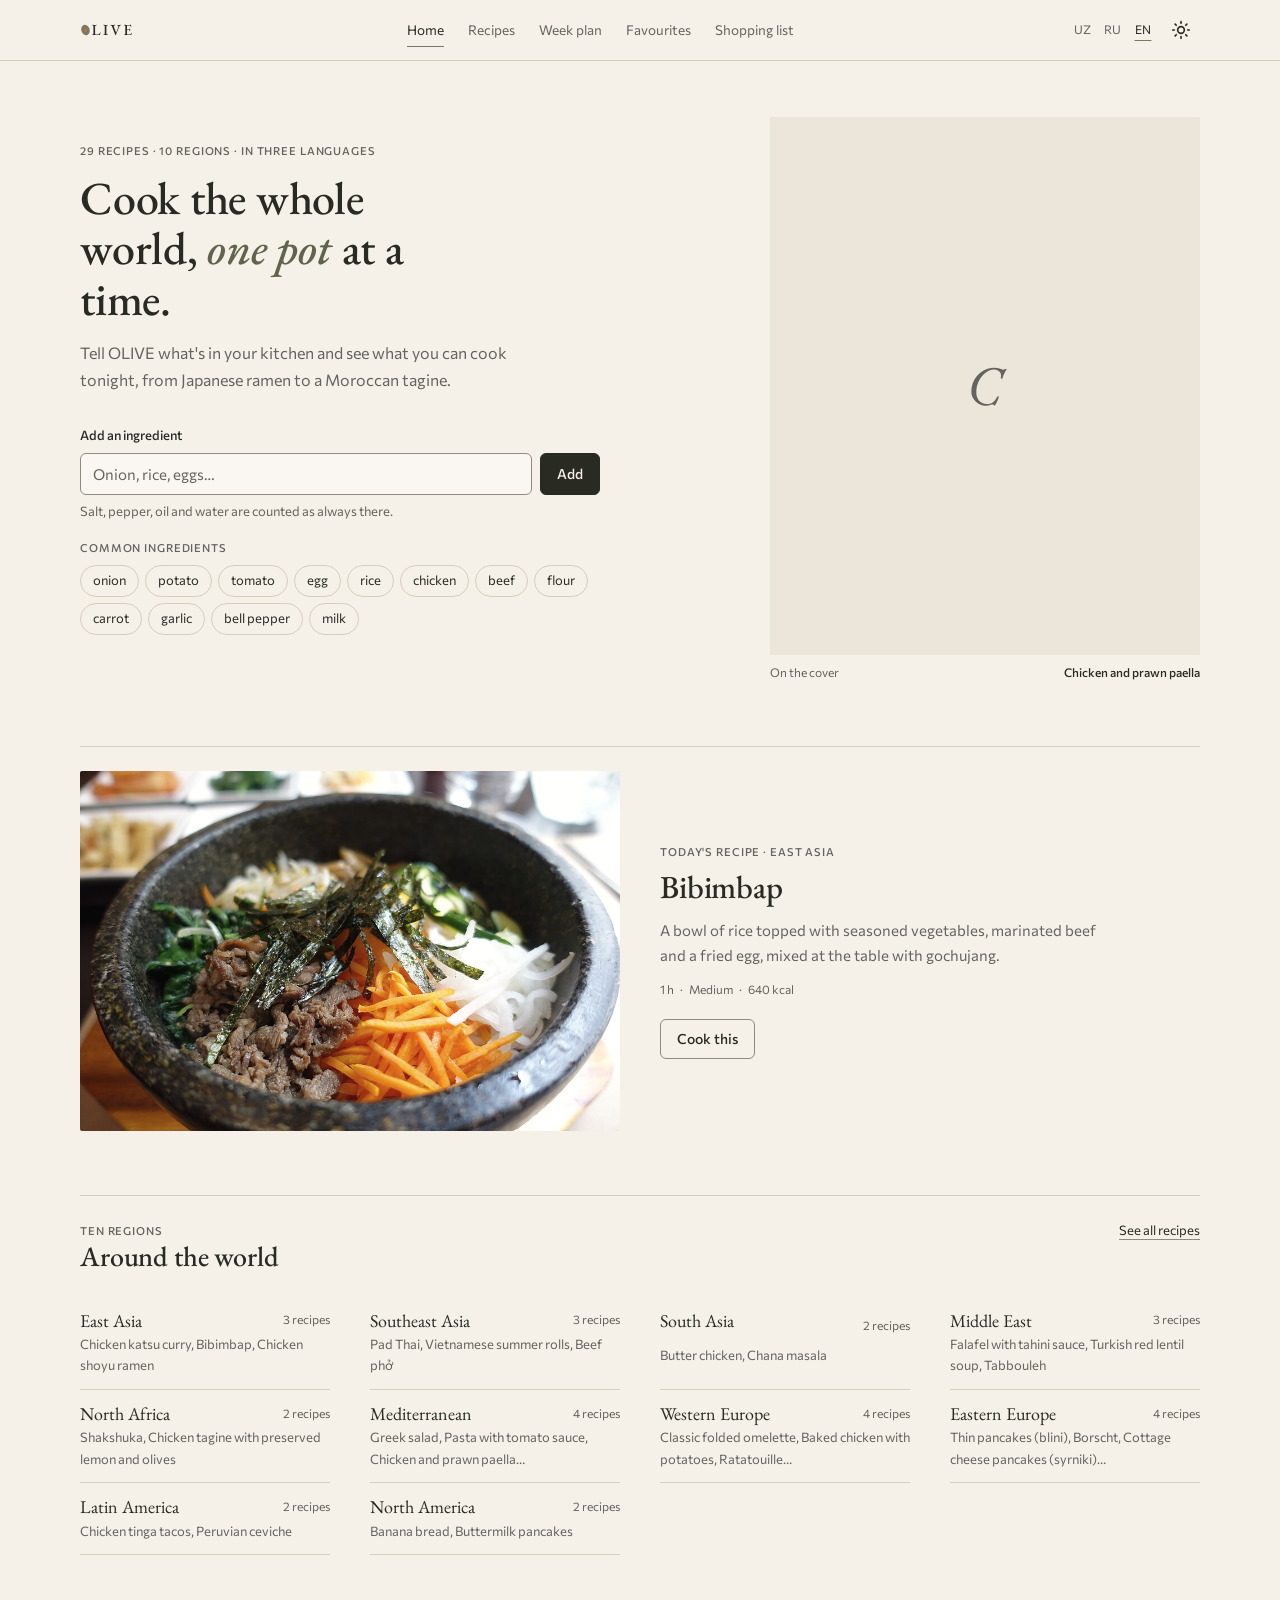
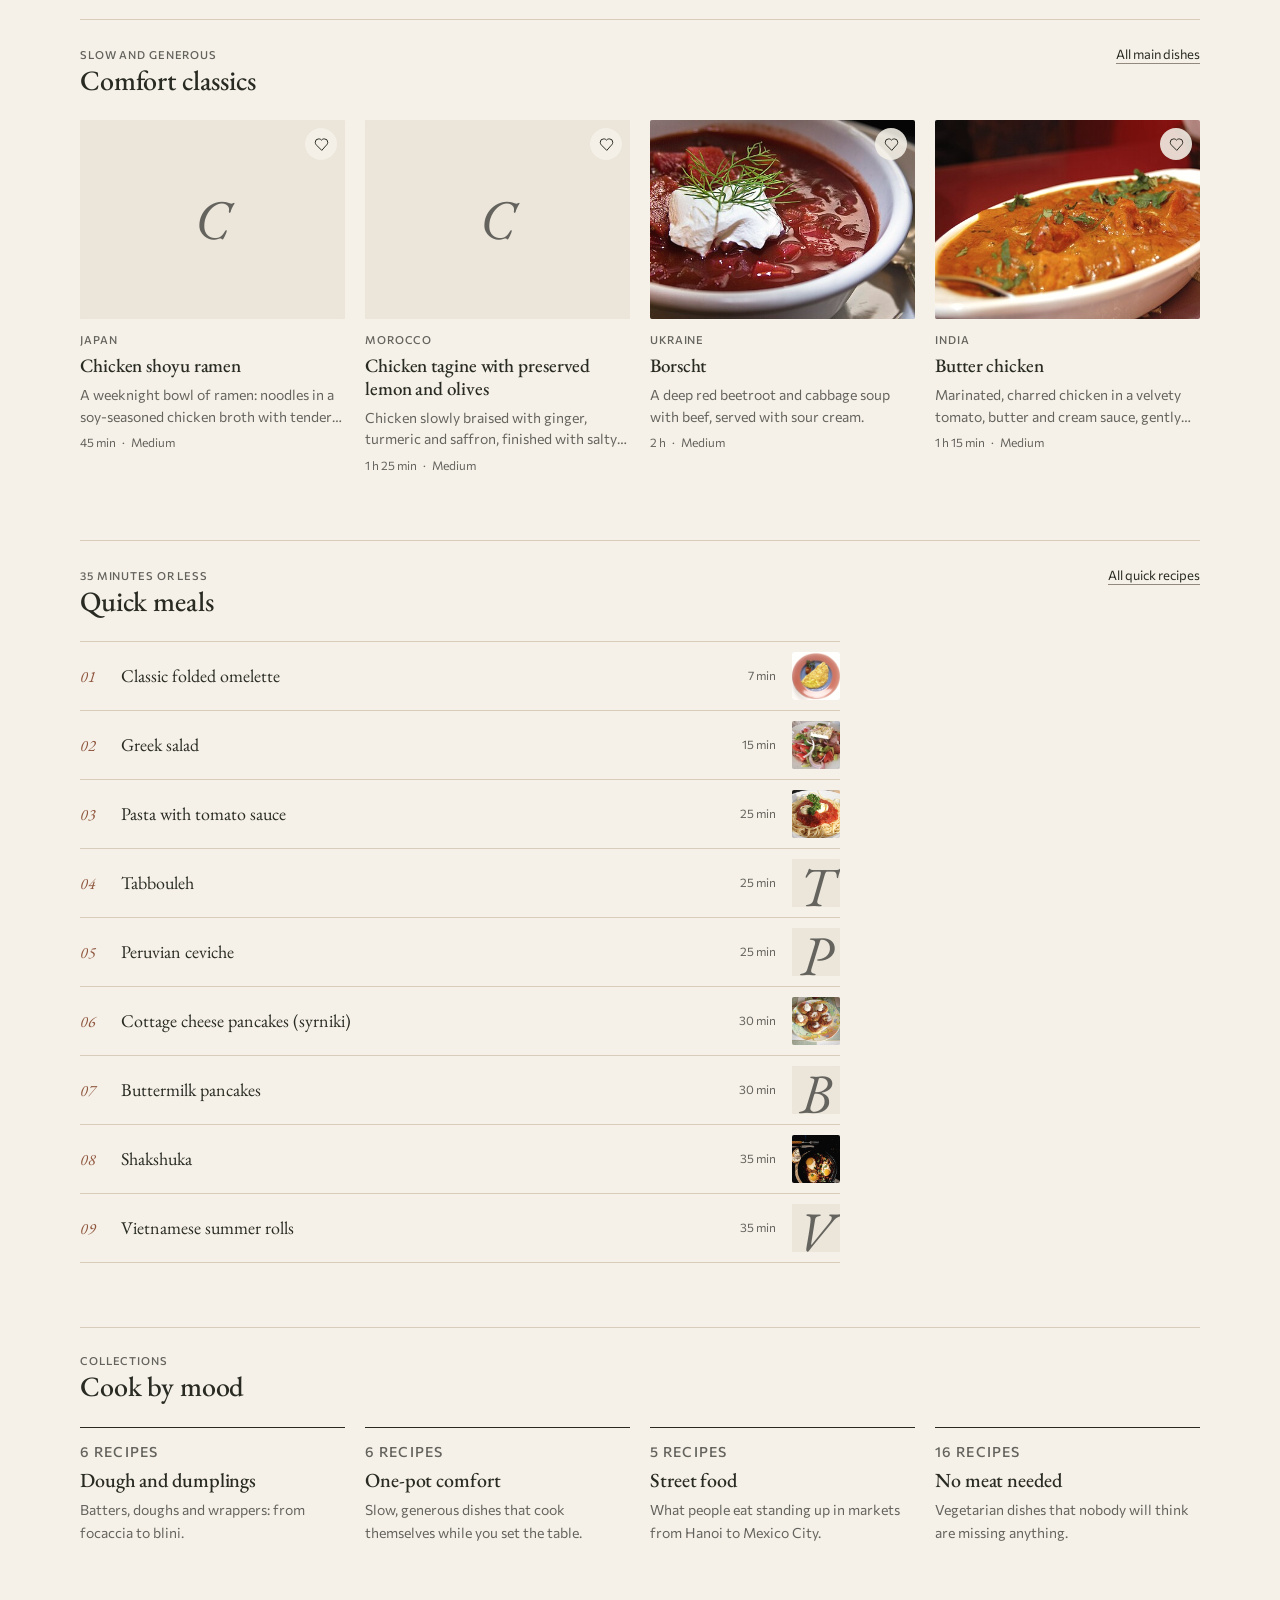
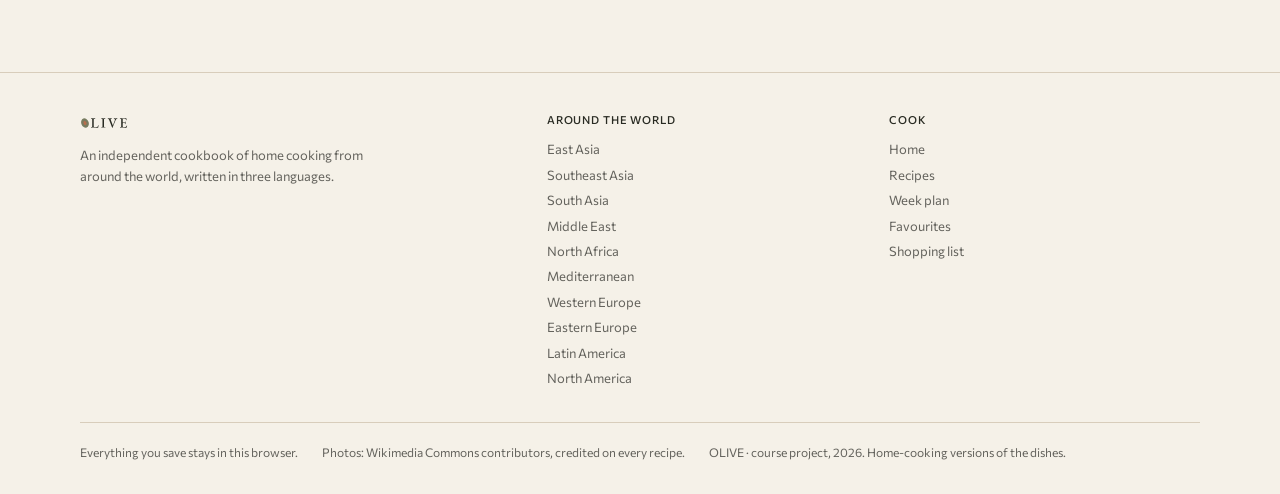
==== commit 6e46c282: "Replace the 13 Uzbek recipes with 13 international dishes (North America replaces Central Asia); rem" ====
--- a/index.html
+++ b/index.html
@@ -73,7 +73,7 @@
         <div id="regions" class="regions"></div>
       </section>
       <section class="section" aria-labelledby="classicsTitle">
-        <div class="section-head"><div><p class="label" data-i18n="home.classicsAnnot"></p><h2 id="classicsTitle" data-i18n="home.classics"></h2></div><a class="more-link" href="recipes.html?cuisine=central-asia" data-i18n="home.allUzbek"></a></div>
+        <div class="section-head"><div><p class="label" data-i18n="home.classicsAnnot"></p><h2 id="classicsTitle" data-i18n="home.classics"></h2></div><a class="more-link" href="recipes.html?cat=main" data-i18n="home.allUzbek"></a></div>
         <div id="classicList" class="classics"></div>
       </section>
       <section class="section" aria-labelledby="quickTitle">
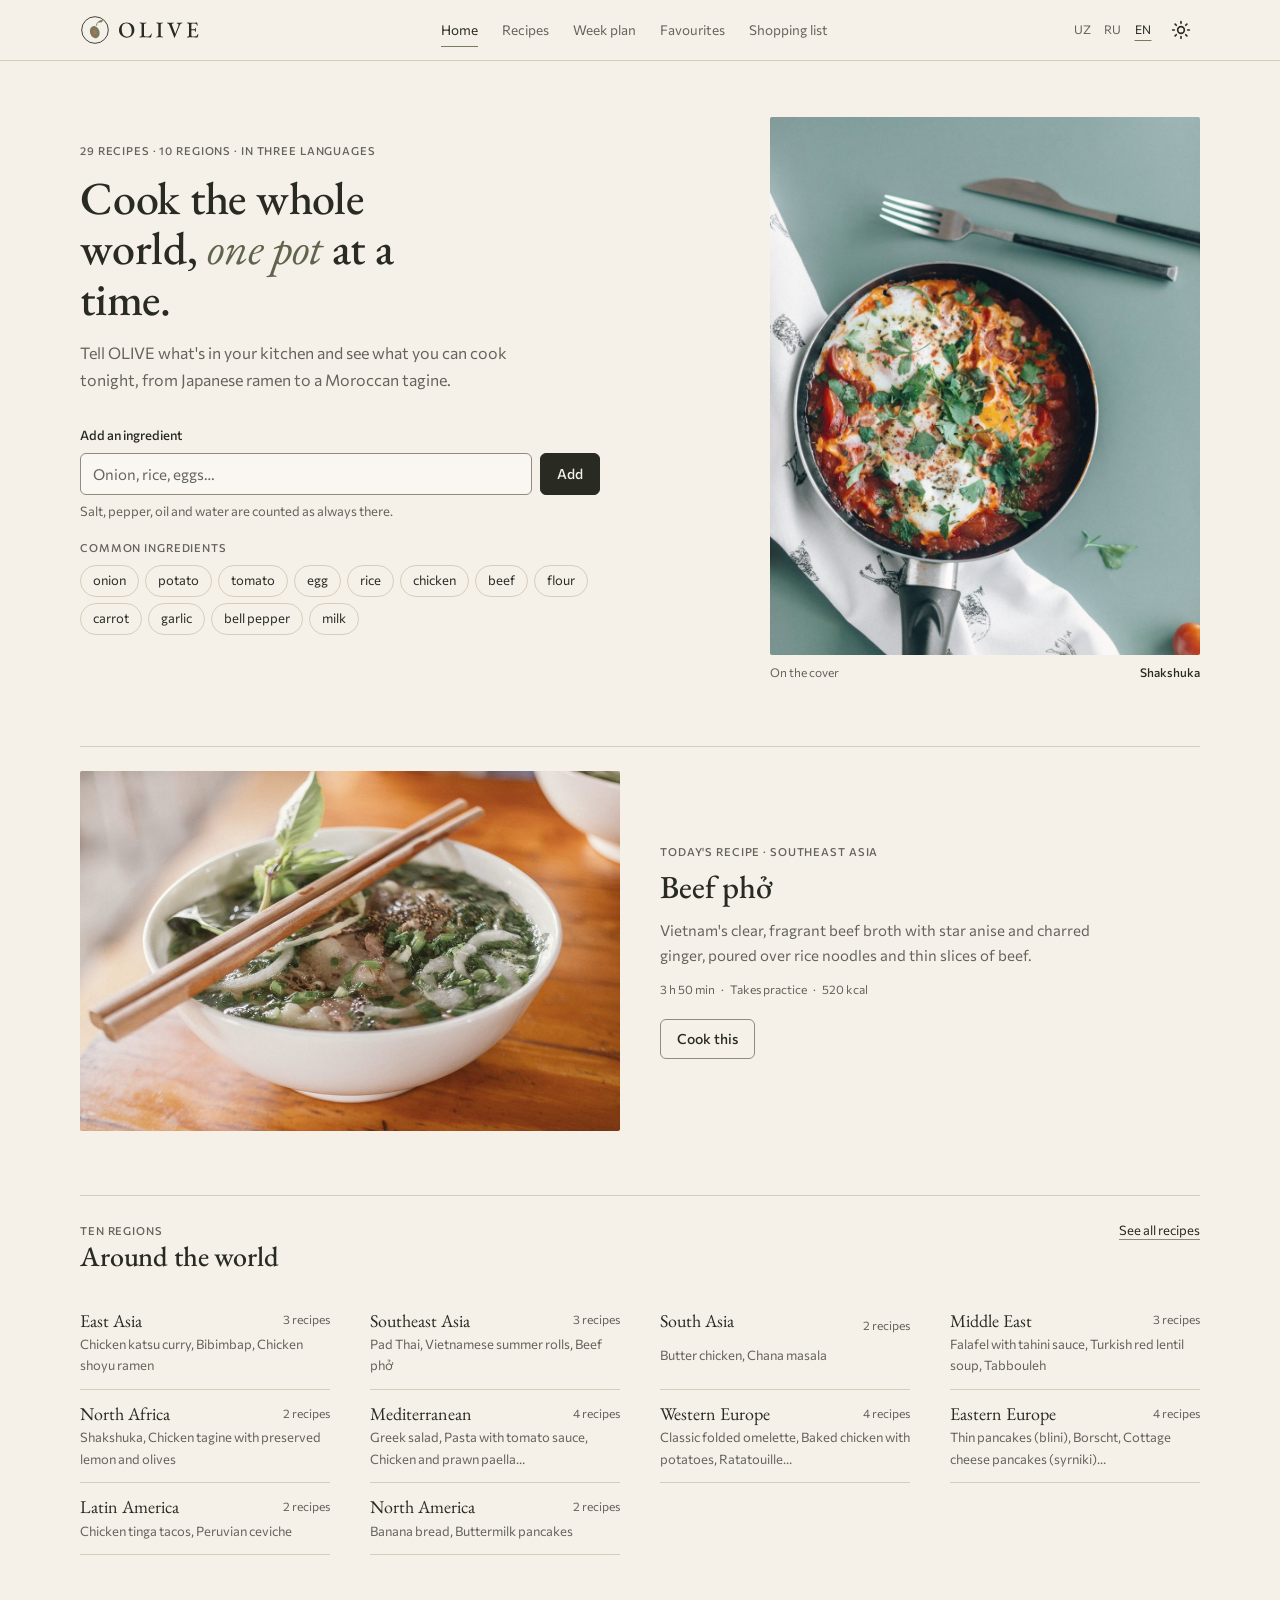
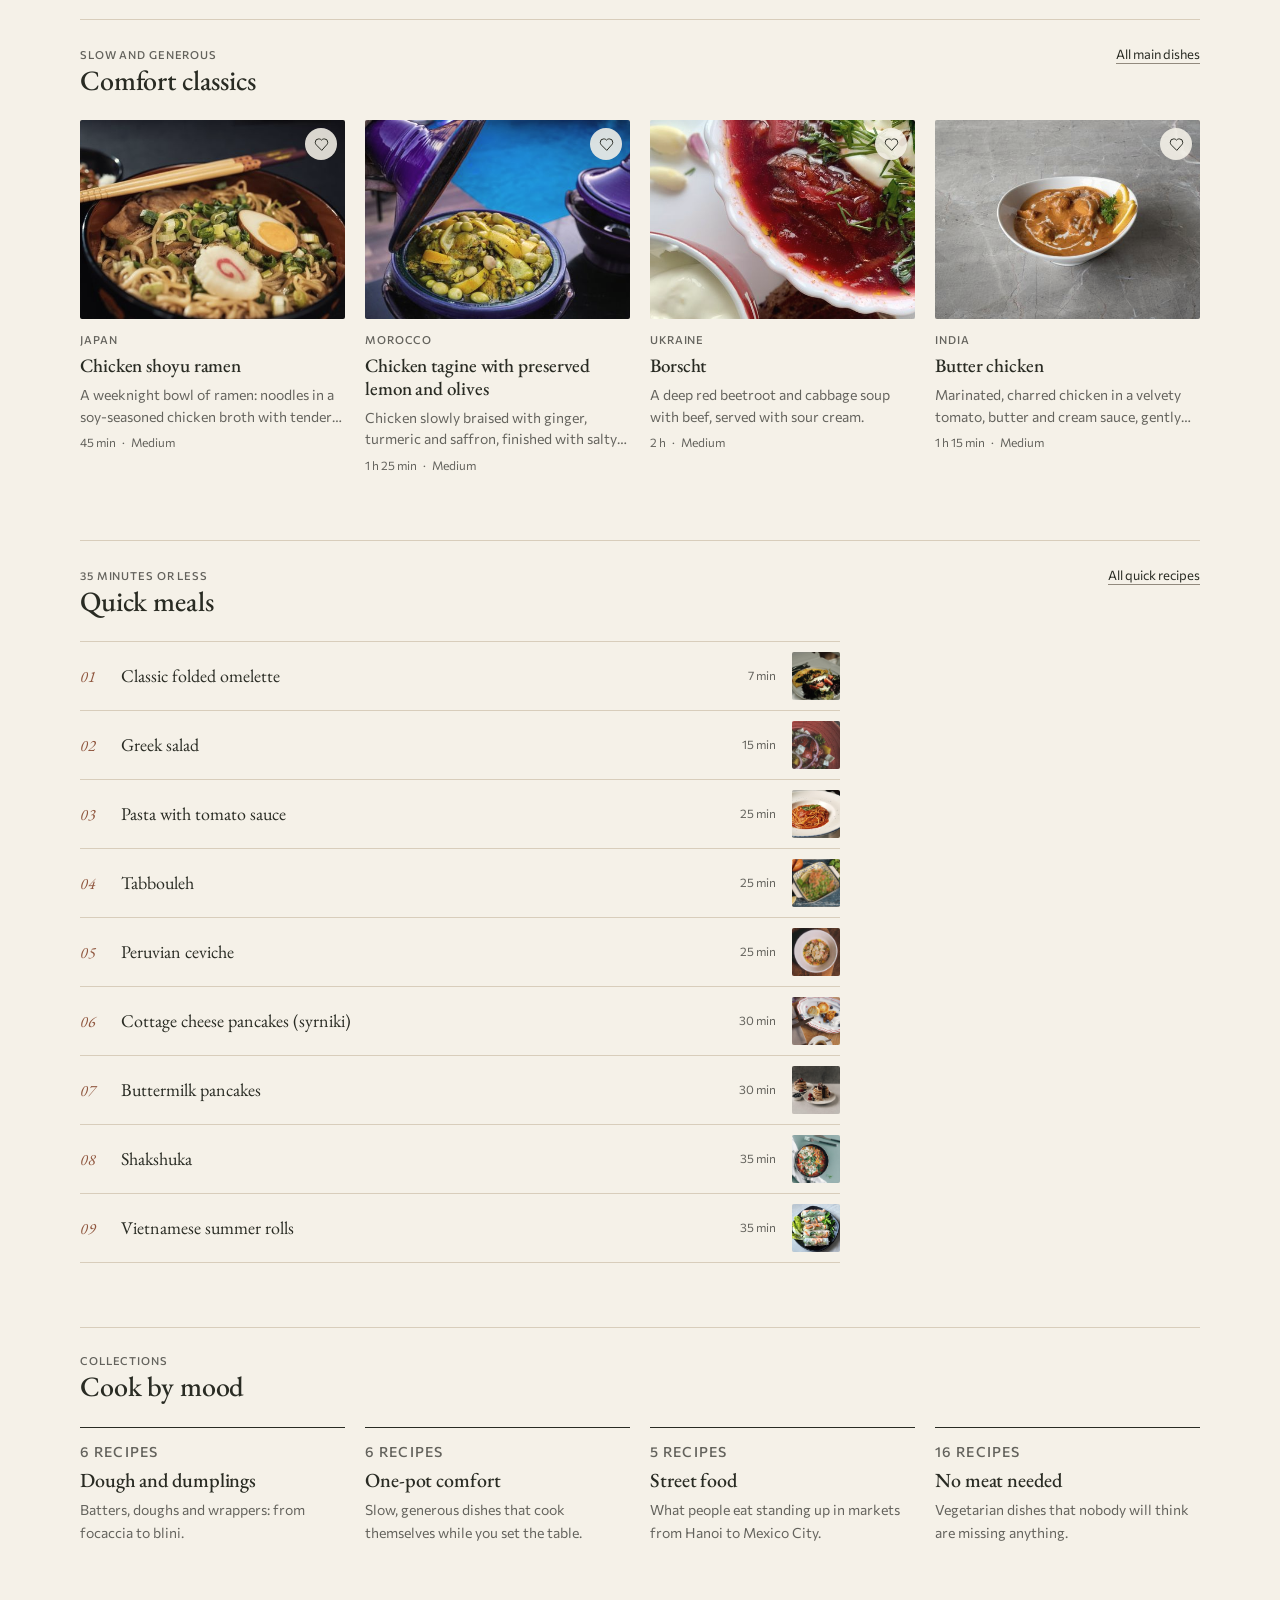
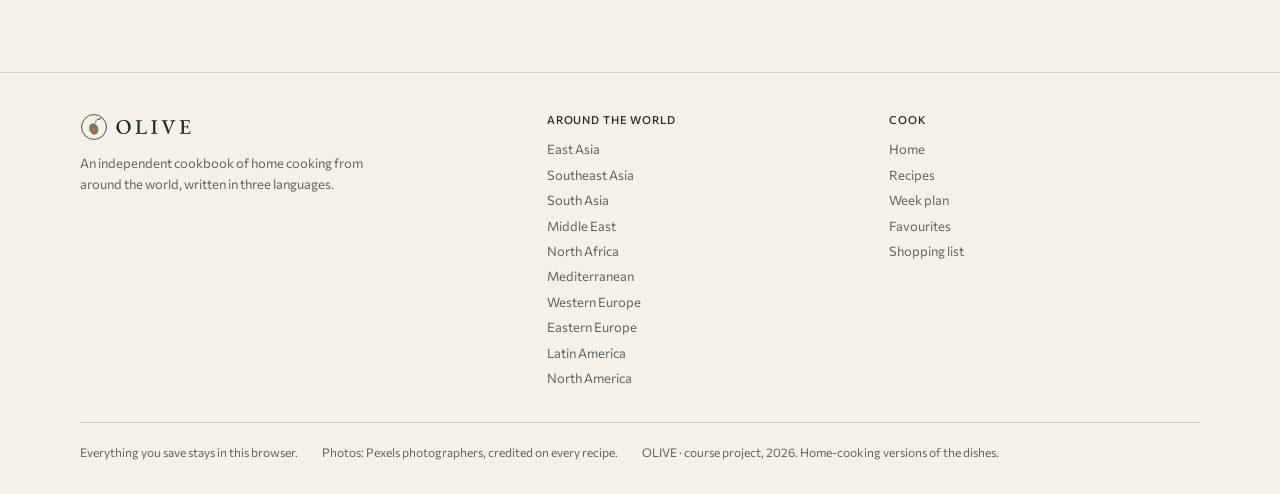
==== commit 4b381c32: "Serve EB Garamond and Commissioner from the site so it looks the same offline; timer bar cuts step n" ====
--- a/index.html
+++ b/index.html
@@ -7,9 +7,7 @@
   <meta name="description" content="">
   <meta name="theme-color" content="#f5f1e8">
   <link rel="icon" href="assets/brand/olive-favicon.svg" type="image/svg+xml">
-  <link rel="preconnect" href="https://fonts.googleapis.com">
-  <link rel="preconnect" href="https://fonts.gstatic.com" crossorigin>
-  <link rel="stylesheet" href="https://fonts.googleapis.com/css2?family=Commissioner:wght@400;500&family=EB+Garamond:ital,wght@0,400;0,500;1,400&display=swap">
+  <link rel="stylesheet" href="css/fonts.css">
   <!-- Apply the saved theme before the page is drawn, so it never flashes. -->
   <script>
     window.APP_NS = "recipes";
--- a/css/fonts.css
+++ b/css/fonts.css
@@ -0,0 +1,227 @@
+/* EB Garamond and Commissioner (SIL Open Font License), served from this site so it looks the same offline.
+   Copied from Google Fonts; the browser only downloads the subsets a page needs (unicode-range). */
+/* cyrillic-ext */
+@font-face {
+  font-family: 'Commissioner';
+  font-style: normal;
+  font-weight: 400;
+  font-display: swap;
+  src: url(../assets/fonts/Commissioner-normal-cyrillic-ext.woff2) format('woff2');
+  unicode-range: U+0460-052F, U+1C80-1C8A, U+20B4, U+2DE0-2DFF, U+A640-A69F, U+FE2E-FE2F;
+}
+/* cyrillic */
+@font-face {
+  font-family: 'Commissioner';
+  font-style: normal;
+  font-weight: 400;
+  font-display: swap;
+  src: url(../assets/fonts/Commissioner-normal-cyrillic.woff2) format('woff2');
+  unicode-range: U+0301, U+0400-045F, U+0490-0491, U+04B0-04B1, U+2116;
+}
+/* vietnamese */
+@font-face {
+  font-family: 'Commissioner';
+  font-style: normal;
+  font-weight: 400;
+  font-display: swap;
+  src: url(../assets/fonts/Commissioner-normal-vietnamese.woff2) format('woff2');
+  unicode-range: U+0102-0103, U+0110-0111, U+0128-0129, U+0168-0169, U+01A0-01A1, U+01AF-01B0, U+0300-0301, U+0303-0304, U+0308-0309, U+0323, U+0329, U+1EA0-1EF9, U+20AB;
+}
+/* latin-ext */
+@font-face {
+  font-family: 'Commissioner';
+  font-style: normal;
+  font-weight: 400;
+  font-display: swap;
+  src: url(../assets/fonts/Commissioner-normal-latin-ext.woff2) format('woff2');
+  unicode-range: U+0100-02BA, U+02BD-02C5, U+02C7-02CC, U+02CE-02D7, U+02DD-02FF, U+0304, U+0308, U+0329, U+1D00-1DBF, U+1E00-1E9F, U+1EF2-1EFF, U+2020, U+20A0-20AB, U+20AD-20C4, U+2113, U+2C60-2C7F, U+A720-A7FF;
+}
+/* latin */
+@font-face {
+  font-family: 'Commissioner';
+  font-style: normal;
+  font-weight: 400;
+  font-display: swap;
+  src: url(../assets/fonts/Commissioner-normal-latin.woff2) format('woff2');
+  unicode-range: U+0000-00FF, U+0131, U+0152-0153, U+02BB-02BC, U+02C6, U+02DA, U+02DC, U+0304, U+0308, U+0329, U+2000-206F, U+20AC, U+2122, U+2191, U+2193, U+2212, U+2215, U+FEFF, U+FFFD;
+}
+/* cyrillic-ext */
+@font-face {
+  font-family: 'Commissioner';
+  font-style: normal;
+  font-weight: 500;
+  font-display: swap;
+  src: url(../assets/fonts/Commissioner-normal-cyrillic-ext.woff2) format('woff2');
+  unicode-range: U+0460-052F, U+1C80-1C8A, U+20B4, U+2DE0-2DFF, U+A640-A69F, U+FE2E-FE2F;
+}
+/* cyrillic */
+@font-face {
+  font-family: 'Commissioner';
+  font-style: normal;
+  font-weight: 500;
+  font-display: swap;
+  src: url(../assets/fonts/Commissioner-normal-cyrillic.woff2) format('woff2');
+  unicode-range: U+0301, U+0400-045F, U+0490-0491, U+04B0-04B1, U+2116;
+}
+/* vietnamese */
+@font-face {
+  font-family: 'Commissioner';
+  font-style: normal;
+  font-weight: 500;
+  font-display: swap;
+  src: url(../assets/fonts/Commissioner-normal-vietnamese.woff2) format('woff2');
+  unicode-range: U+0102-0103, U+0110-0111, U+0128-0129, U+0168-0169, U+01A0-01A1, U+01AF-01B0, U+0300-0301, U+0303-0304, U+0308-0309, U+0323, U+0329, U+1EA0-1EF9, U+20AB;
+}
+/* latin-ext */
+@font-face {
+  font-family: 'Commissioner';
+  font-style: normal;
+  font-weight: 500;
+  font-display: swap;
+  src: url(../assets/fonts/Commissioner-normal-latin-ext.woff2) format('woff2');
+  unicode-range: U+0100-02BA, U+02BD-02C5, U+02C7-02CC, U+02CE-02D7, U+02DD-02FF, U+0304, U+0308, U+0329, U+1D00-1DBF, U+1E00-1E9F, U+1EF2-1EFF, U+2020, U+20A0-20AB, U+20AD-20C4, U+2113, U+2C60-2C7F, U+A720-A7FF;
+}
+/* latin */
+@font-face {
+  font-family: 'Commissioner';
+  font-style: normal;
+  font-weight: 500;
+  font-display: swap;
+  src: url(../assets/fonts/Commissioner-normal-latin.woff2) format('woff2');
+  unicode-range: U+0000-00FF, U+0131, U+0152-0153, U+02BB-02BC, U+02C6, U+02DA, U+02DC, U+0304, U+0308, U+0329, U+2000-206F, U+20AC, U+2122, U+2191, U+2193, U+2212, U+2215, U+FEFF, U+FFFD;
+}
+/* cyrillic-ext */
+@font-face {
+  font-family: 'EB Garamond';
+  font-style: italic;
+  font-weight: 400;
+  font-display: swap;
+  src: url(../assets/fonts/EBGaramond-italic-cyrillic-ext.woff2) format('woff2');
+  unicode-range: U+0460-052F, U+1C80-1C8A, U+20B4, U+2DE0-2DFF, U+A640-A69F, U+FE2E-FE2F;
+}
+/* cyrillic */
+@font-face {
+  font-family: 'EB Garamond';
+  font-style: italic;
+  font-weight: 400;
+  font-display: swap;
+  src: url(../assets/fonts/EBGaramond-italic-cyrillic.woff2) format('woff2');
+  unicode-range: U+0301, U+0400-045F, U+0490-0491, U+04B0-04B1, U+2116;
+}
+/* vietnamese */
+@font-face {
+  font-family: 'EB Garamond';
+  font-style: italic;
+  font-weight: 400;
+  font-display: swap;
+  src: url(../assets/fonts/EBGaramond-italic-vietnamese.woff2) format('woff2');
+  unicode-range: U+0102-0103, U+0110-0111, U+0128-0129, U+0168-0169, U+01A0-01A1, U+01AF-01B0, U+0300-0301, U+0303-0304, U+0308-0309, U+0323, U+0329, U+1EA0-1EF9, U+20AB;
+}
+/* latin-ext */
+@font-face {
+  font-family: 'EB Garamond';
+  font-style: italic;
+  font-weight: 400;
+  font-display: swap;
+  src: url(../assets/fonts/EBGaramond-italic-latin-ext.woff2) format('woff2');
+  unicode-range: U+0100-02BA, U+02BD-02C5, U+02C7-02CC, U+02CE-02D7, U+02DD-02FF, U+0304, U+0308, U+0329, U+1D00-1DBF, U+1E00-1E9F, U+1EF2-1EFF, U+2020, U+20A0-20AB, U+20AD-20C4, U+2113, U+2C60-2C7F, U+A720-A7FF;
+}
+/* latin */
+@font-face {
+  font-family: 'EB Garamond';
+  font-style: italic;
+  font-weight: 400;
+  font-display: swap;
+  src: url(../assets/fonts/EBGaramond-italic-latin.woff2) format('woff2');
+  unicode-range: U+0000-00FF, U+0131, U+0152-0153, U+02BB-02BC, U+02C6, U+02DA, U+02DC, U+0304, U+0308, U+0329, U+2000-206F, U+20AC, U+2122, U+2191, U+2193, U+2212, U+2215, U+FEFF, U+FFFD;
+}
+/* cyrillic-ext */
+@font-face {
+  font-family: 'EB Garamond';
+  font-style: normal;
+  font-weight: 400;
+  font-display: swap;
+  src: url(../assets/fonts/EBGaramond-normal-cyrillic-ext.woff2) format('woff2');
+  unicode-range: U+0460-052F, U+1C80-1C8A, U+20B4, U+2DE0-2DFF, U+A640-A69F, U+FE2E-FE2F;
+}
+/* cyrillic */
+@font-face {
+  font-family: 'EB Garamond';
+  font-style: normal;
+  font-weight: 400;
+  font-display: swap;
+  src: url(../assets/fonts/EBGaramond-normal-cyrillic.woff2) format('woff2');
+  unicode-range: U+0301, U+0400-045F, U+0490-0491, U+04B0-04B1, U+2116;
+}
+/* vietnamese */
+@font-face {
+  font-family: 'EB Garamond';
+  font-style: normal;
+  font-weight: 400;
+  font-display: swap;
+  src: url(../assets/fonts/EBGaramond-normal-vietnamese.woff2) format('woff2');
+  unicode-range: U+0102-0103, U+0110-0111, U+0128-0129, U+0168-0169, U+01A0-01A1, U+01AF-01B0, U+0300-0301, U+0303-0304, U+0308-0309, U+0323, U+0329, U+1EA0-1EF9, U+20AB;
+}
+/* latin-ext */
+@font-face {
+  font-family: 'EB Garamond';
+  font-style: normal;
+  font-weight: 400;
+  font-display: swap;
+  src: url(../assets/fonts/EBGaramond-normal-latin-ext.woff2) format('woff2');
+  unicode-range: U+0100-02BA, U+02BD-02C5, U+02C7-02CC, U+02CE-02D7, U+02DD-02FF, U+0304, U+0308, U+0329, U+1D00-1DBF, U+1E00-1E9F, U+1EF2-1EFF, U+2020, U+20A0-20AB, U+20AD-20C4, U+2113, U+2C60-2C7F, U+A720-A7FF;
+}
+/* latin */
+@font-face {
+  font-family: 'EB Garamond';
+  font-style: normal;
+  font-weight: 400;
+  font-display: swap;
+  src: url(../assets/fonts/EBGaramond-normal-latin.woff2) format('woff2');
+  unicode-range: U+0000-00FF, U+0131, U+0152-0153, U+02BB-02BC, U+02C6, U+02DA, U+02DC, U+0304, U+0308, U+0329, U+2000-206F, U+20AC, U+2122, U+2191, U+2193, U+2212, U+2215, U+FEFF, U+FFFD;
+}
+/* cyrillic-ext */
+@font-face {
+  font-family: 'EB Garamond';
+  font-style: normal;
+  font-weight: 500;
+  font-display: swap;
+  src: url(../assets/fonts/EBGaramond-normal-cyrillic-ext.woff2) format('woff2');
+  unicode-range: U+0460-052F, U+1C80-1C8A, U+20B4, U+2DE0-2DFF, U+A640-A69F, U+FE2E-FE2F;
+}
+/* cyrillic */
+@font-face {
+  font-family: 'EB Garamond';
+  font-style: normal;
+  font-weight: 500;
+  font-display: swap;
+  src: url(../assets/fonts/EBGaramond-normal-cyrillic.woff2) format('woff2');
+  unicode-range: U+0301, U+0400-045F, U+0490-0491, U+04B0-04B1, U+2116;
+}
+/* vietnamese */
+@font-face {
+  font-family: 'EB Garamond';
+  font-style: normal;
+  font-weight: 500;
+  font-display: swap;
+  src: url(../assets/fonts/EBGaramond-normal-vietnamese.woff2) format('woff2');
+  unicode-range: U+0102-0103, U+0110-0111, U+0128-0129, U+0168-0169, U+01A0-01A1, U+01AF-01B0, U+0300-0301, U+0303-0304, U+0308-0309, U+0323, U+0329, U+1EA0-1EF9, U+20AB;
+}
+/* latin-ext */
+@font-face {
+  font-family: 'EB Garamond';
+  font-style: normal;
+  font-weight: 500;
+  font-display: swap;
+  src: url(../assets/fonts/EBGaramond-normal-latin-ext.woff2) format('woff2');
+  unicode-range: U+0100-02BA, U+02BD-02C5, U+02C7-02CC, U+02CE-02D7, U+02DD-02FF, U+0304, U+0308, U+0329, U+1D00-1DBF, U+1E00-1E9F, U+1EF2-1EFF, U+2020, U+20A0-20AB, U+20AD-20C4, U+2113, U+2C60-2C7F, U+A720-A7FF;
+}
+/* latin */
+@font-face {
+  font-family: 'EB Garamond';
+  font-style: normal;
+  font-weight: 500;
+  font-display: swap;
+  src: url(../assets/fonts/EBGaramond-normal-latin.woff2) format('woff2');
+  unicode-range: U+0000-00FF, U+0131, U+0152-0153, U+02BB-02BC, U+02C6, U+02DA, U+02DC, U+0304, U+0308, U+0329, U+2000-206F, U+20AC, U+2122, U+2191, U+2193, U+2212, U+2215, U+FEFF, U+FFFD;
+}
--- a/css/site.css
+++ b/css/site.css
@@ -30,8 +30,10 @@
 .empty p { color: var(--ink-2); }
 
 /* ---------- logo ---------- */
-.logo-svg { display: block; height: 22px; width: auto; }
+.logo-svg { display: block; height: 30px; width: auto; }
 .logo-olive { fill: var(--sage); }
+.logo-ring { fill: none; stroke: var(--ink); }
+.logo-stalk { fill: none; stroke: var(--sage); }
 .logo-pimento { fill: var(--terra); }
 .logo-word { fill: var(--ink); }
 
@@ -75,7 +77,7 @@
 .site-footer { margin-top: var(--s16); border-top: 1px solid var(--line); padding-block: var(--s10) var(--s8); font-size: 0.8125rem; color: var(--ink-2); }
 .footer-inner { display: grid; gap: var(--s8); }
 @media (min-width: 760px) { .footer-inner { grid-template-columns: 1.4fr 1fr 1fr; } }
-.footer-brand .logo-svg { height: 20px; }
+.footer-brand .logo-svg { height: 28px; }
 .footer-brand p { margin-top: var(--s3); max-width: 36ch; }
 .footer-col h2 { font: 500 0.6875rem/1.3 var(--font-sans); letter-spacing: 0.08em; text-transform: uppercase; color: var(--ink); margin-bottom: var(--s3); }
 .footer-col ul { display: grid; gap: 4px; }
@@ -182,8 +184,10 @@
 .region .dishes { grid-column: 1 / -1; font-size: 0.8125rem; color: var(--ink-2); }
 .region:hover strong { text-decoration: underline; text-decoration-thickness: 1px; text-underline-offset: 4px; }
 
-/* Uzbek classics: four cards in a row */
-.classics { display: grid; grid-template-columns: repeat(auto-fill, minmax(min(100%, 230px), 1fr)); gap: var(--s8) var(--s5); }
+/* comfort classics: four cards, as 1, 2 or 4 columns so one card never sits alone on a row */
+.classics { display: grid; grid-template-columns: minmax(0, 1fr); gap: var(--s8) var(--s5); }
+@media (min-width: 560px) { .classics { grid-template-columns: repeat(2, minmax(0, 1fr)); } }
+@media (min-width: 1000px) { .classics { grid-template-columns: repeat(4, minmax(0, 1fr)); } }
 
 /* quick meals: a short numbered list */
 .quick-index { display: grid; max-width: var(--read); border-top: 1px solid var(--line); }
@@ -345,7 +349,7 @@
 }
 
 /* ---------- shopping list ---------- */
-.shop-layout { display: grid; gap: var(--s8); }
+.shop-layout { display: grid; gap: var(--s8); margin-top: var(--s8); } /* room between the title and the first aisle */
 @media (min-width: 900px) { .shop-layout { grid-template-columns: minmax(0, var(--read)) 280px; justify-content: space-between; gap: var(--s12); align-items: start; } }
 .shop-side { display: grid; gap: var(--s5); align-content: start; }
 @media (min-width: 900px) { .shop-side { position: sticky; top: calc(var(--header-h) + 20px); order: 2; } }
